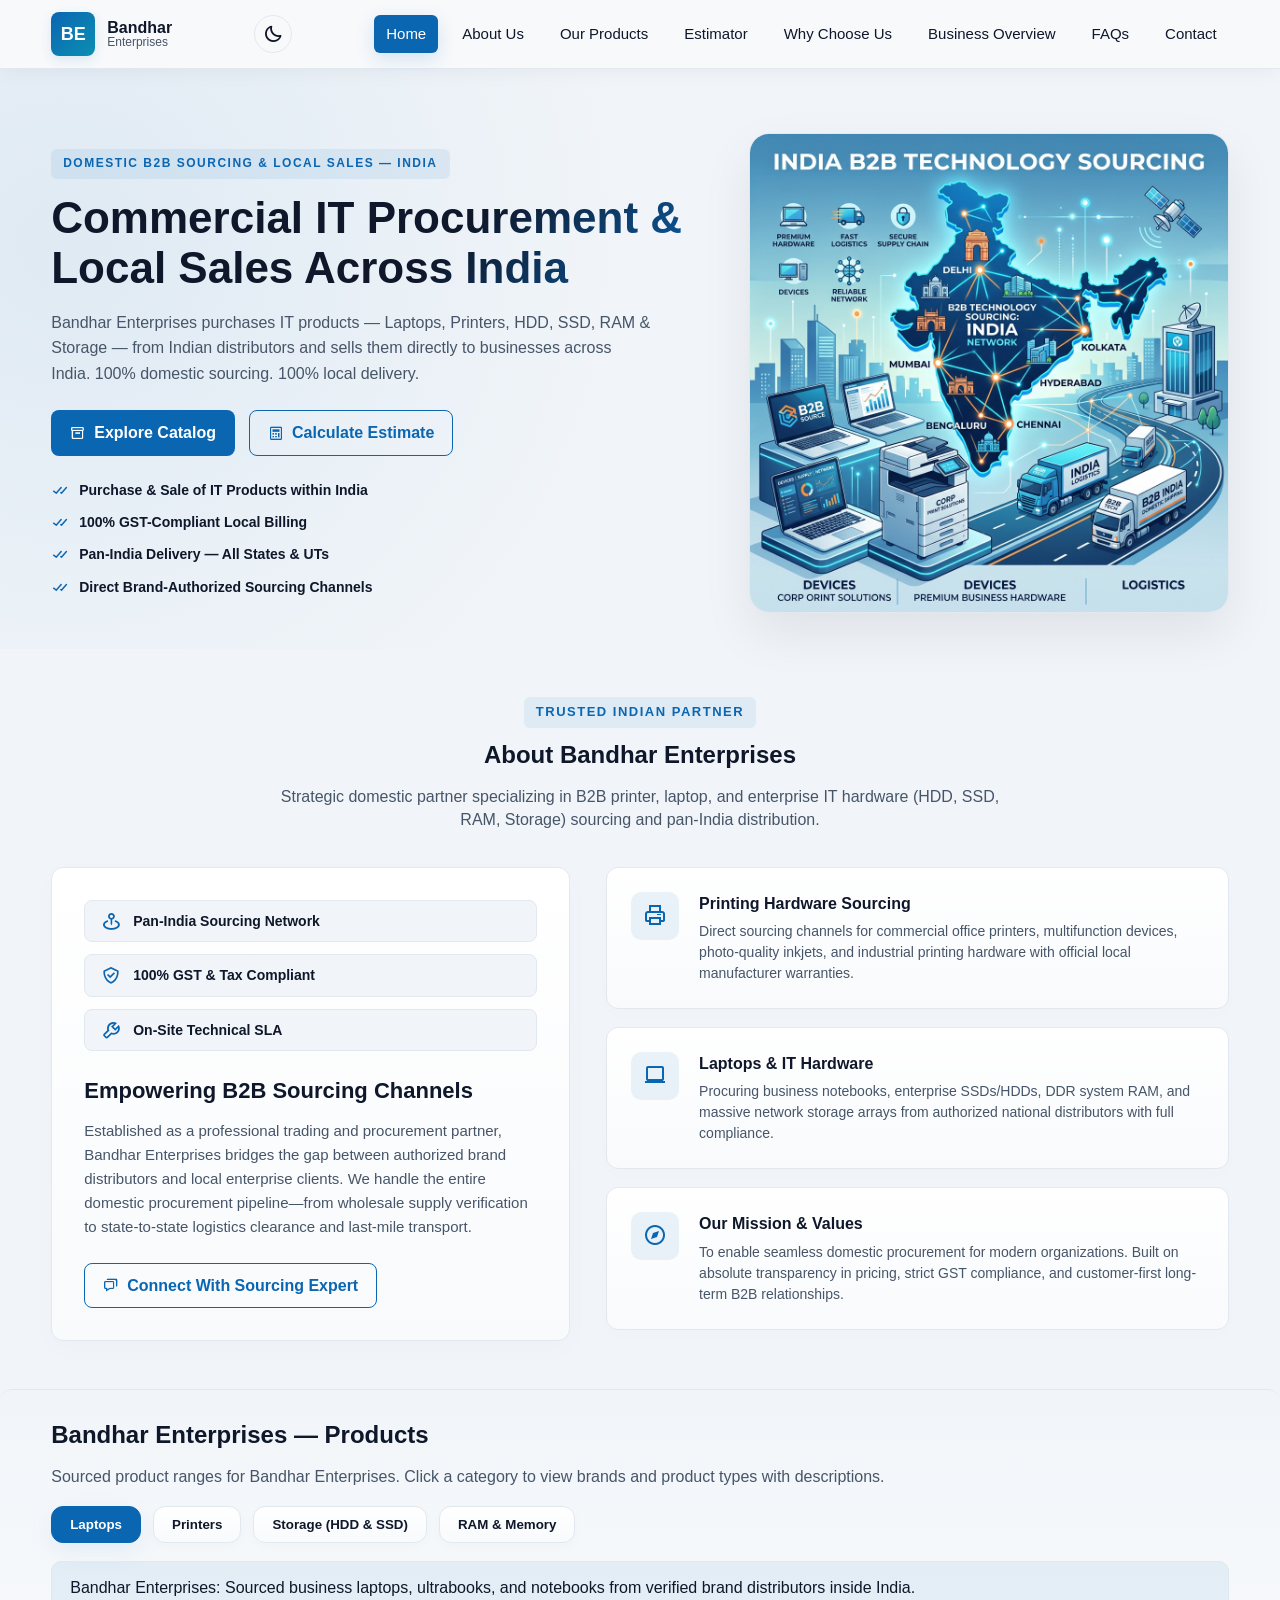
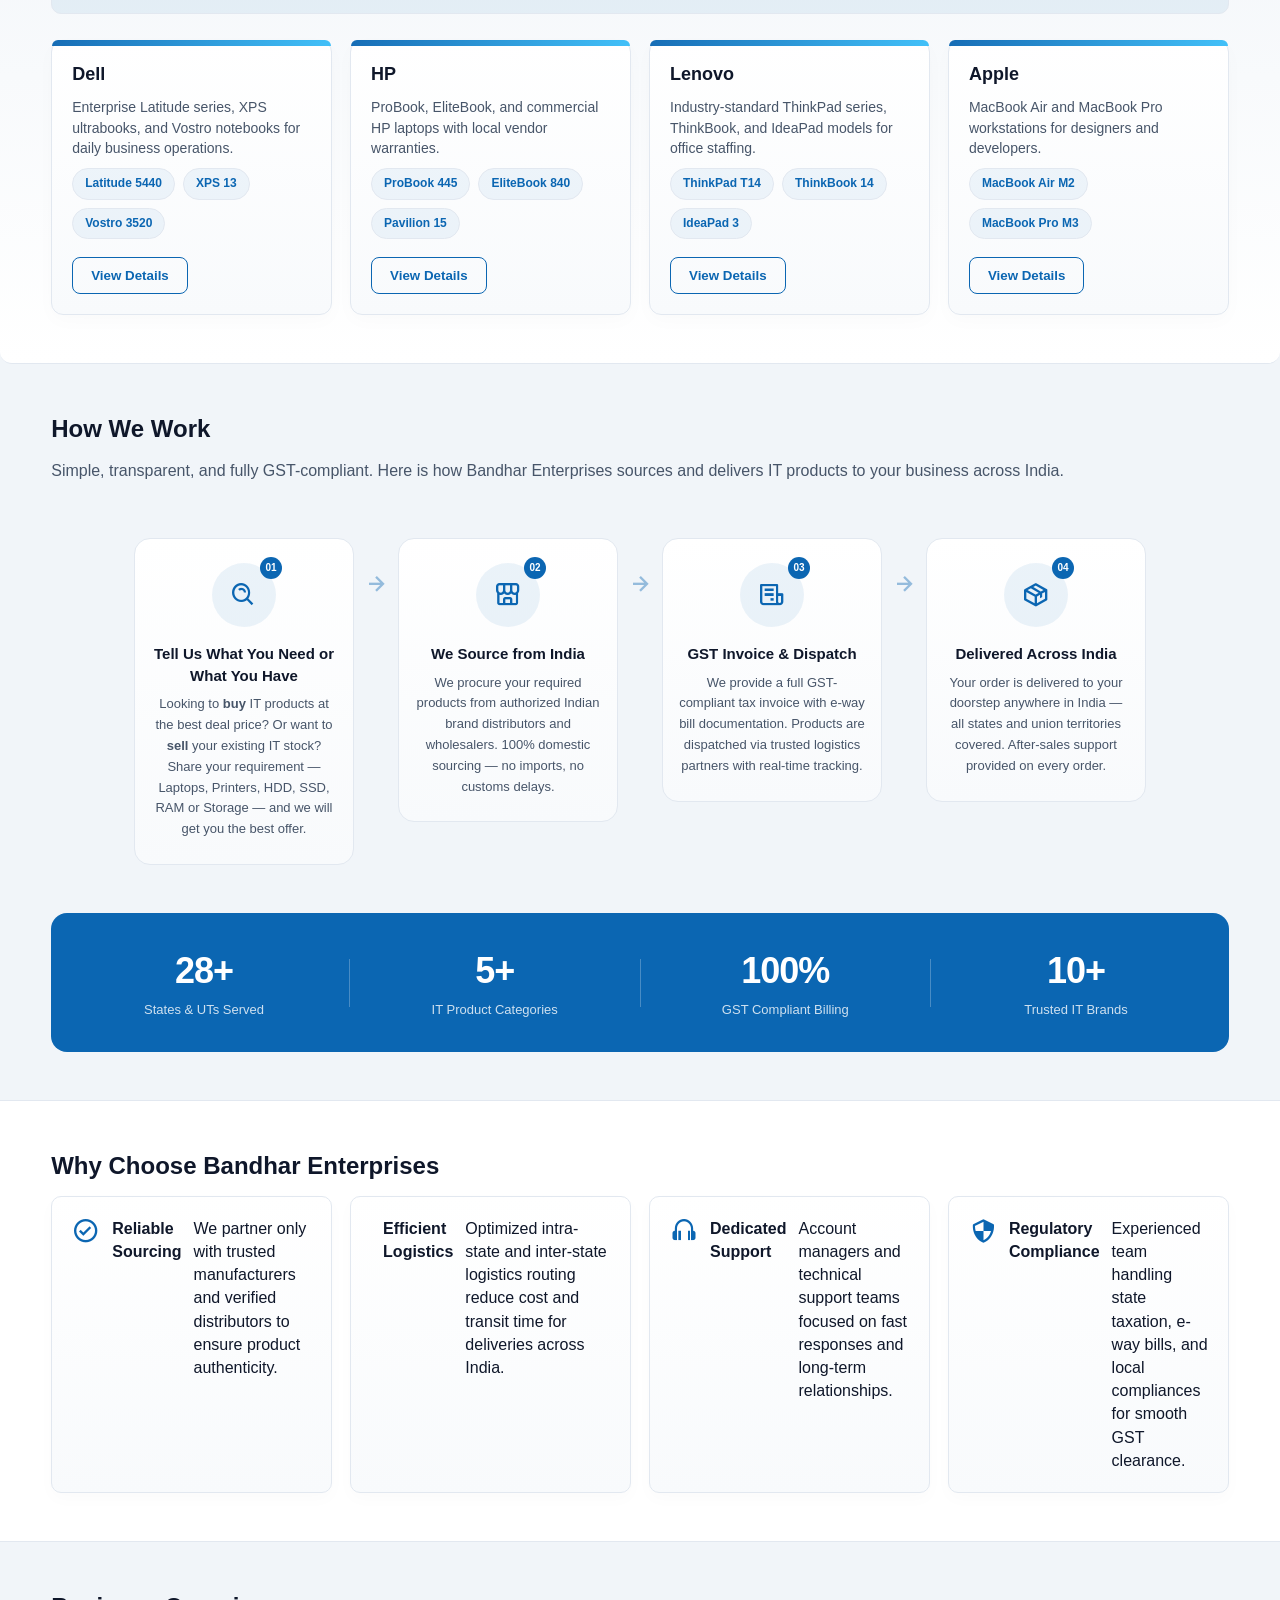
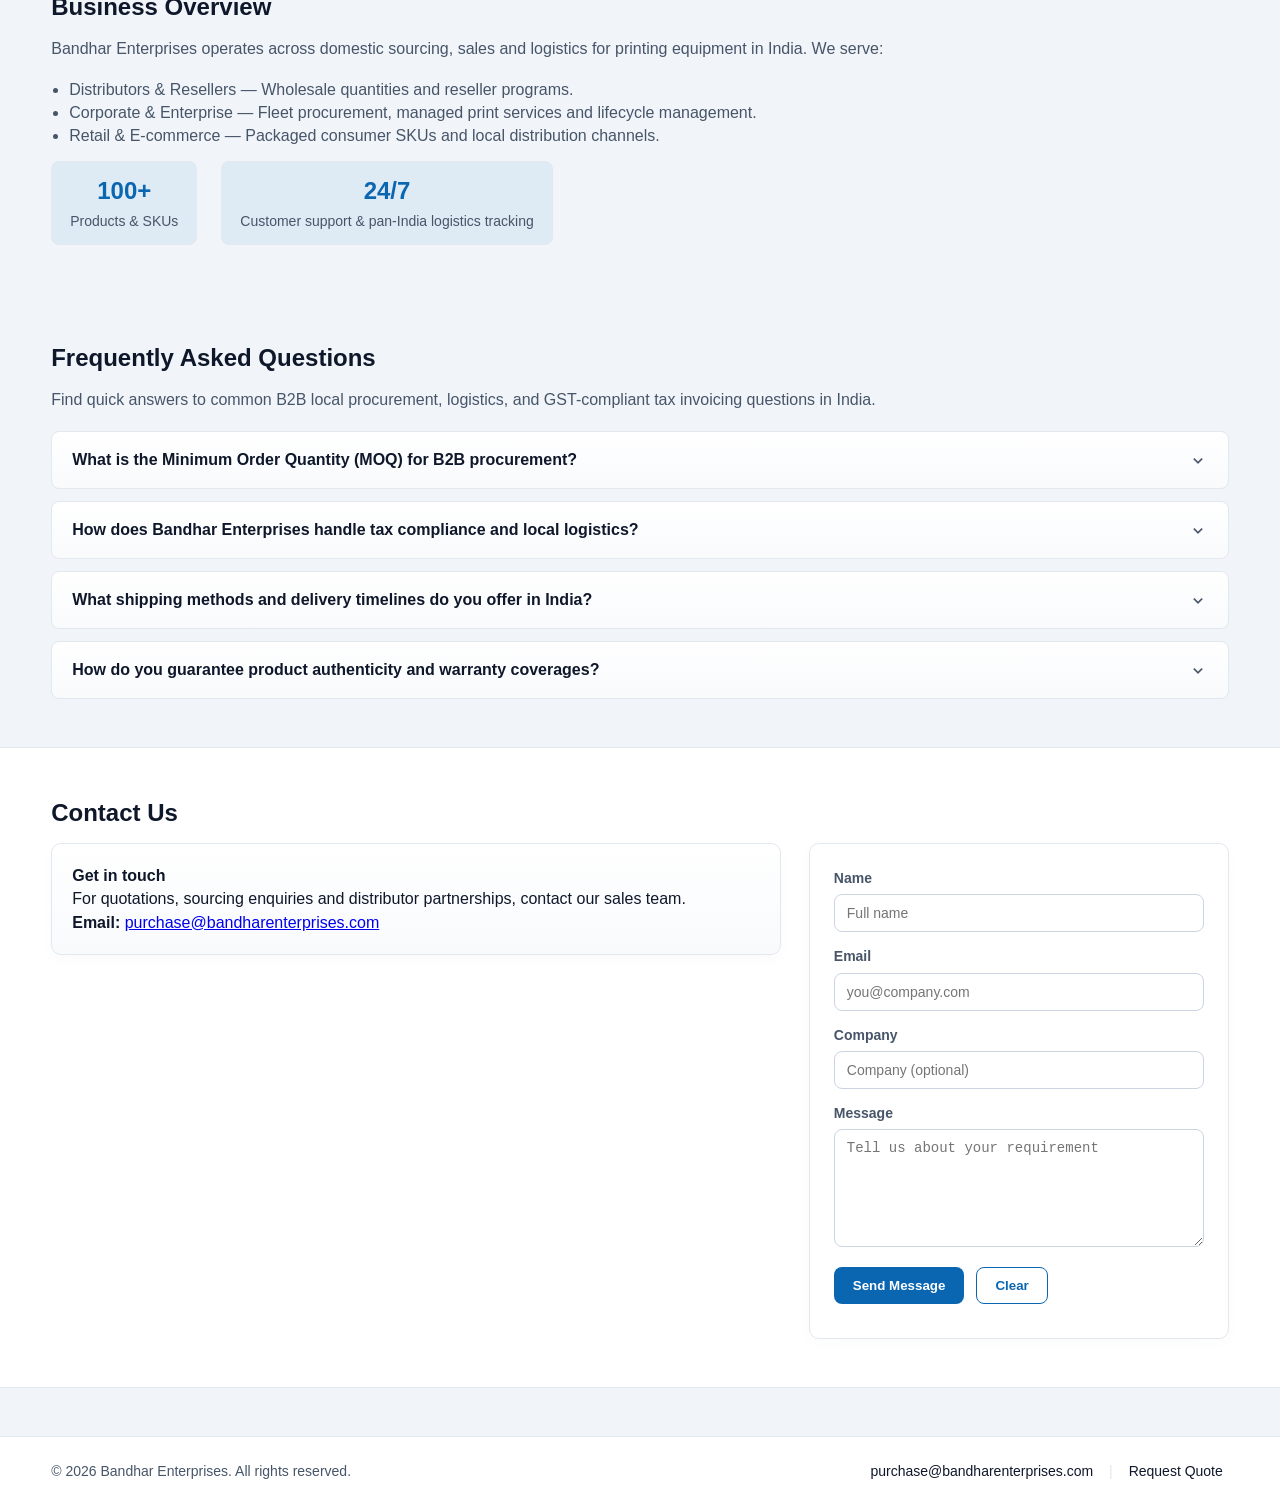
==== index.html @ 195ebc21 "Update Step 01: Reflect both buying and selling IT products" ====
<!DOCTYPE html>
<html lang="en">
<head>
  <meta charset="utf-8" />
  <meta name="viewport" content="width=device-width,initial-scale=1" />
  <title>Bandhar Enterprises — B2B Printer Sourcing & IT Hardware Procurement India</title>

  <!-- SEO Metadata -->
  <meta name="description" content="Bandhar Enterprises is your trusted partner for commercial printer sourcing, wholesale office printing solutions, business IT hardware procurement, GST tax compliance, and pan-India logistics." />
  <meta name="keywords" content="printer sourcing India, wholesale printers, B2B IT hardware India, commercial office printers, office laptops Pune, office printers Mumbai, local IT procurement, GST input tax credit, pan-India IT supply chain" />
  <meta name="robots" content="index, follow" />
  <meta name="author" content="Bandhar Enterprises" />

  <!-- Canonical URL -->
  <link rel="canonical" href="https://bandhar-enterprises.netlify.app/" />

  <!-- Sitemap reference -->
  <link rel="sitemap" type="application/xml" href="/sitemap.xml" />

  <!-- Geographic & Language targeting for India -->
  <meta name="geo.region" content="IN" />
  <meta name="geo.placename" content="India" />
  <meta name="language" content="English" />
  <meta name="revisit-after" content="7 days" />

  <!-- Google Search Console Verification -->
  <meta name="google-site-verification" content="google05a6a65c467ba237" />

  <!-- Open Graph / Facebook -->
  <meta property="og:type" content="website" />
  <meta property="og:url" content="https://bandharenterprises.com/" />
  <meta property="og:title" content="Bandhar Enterprises — B2B Printer Sourcing & IT Hardware Procurement India" />
  <meta property="og:description" content="Get high-quality commercial printers, laptops, and IT hardware sourced domestically in India with 100% GST-compliant billing, express logistics, and local warranty support." />
  <meta property="og:image" content="hero_india_local.png" />

  <!-- Twitter -->
  <meta property="twitter:card" content="summary_large_image" />
  <meta property="twitter:url" content="https://bandharenterprises.com/" />
  <meta property="twitter:title" content="Bandhar Enterprises — B2B Printer Sourcing & IT Hardware Procurement India" />
  <meta property="twitter:description" content="Get high-quality commercial printers, laptops, and IT hardware sourced domestically in India with 100% GST-compliant billing, express logistics, and local warranty support." />
  <meta property="twitter:image" content="hero_india_local.png" />

  <!-- Styles -->
  <link rel="stylesheet" href="style.css" />

  <!-- Icons -->
  <link href="https://unpkg.com/boxicons@2.1.4/css/boxicons.min.css" rel="stylesheet" />

  <!-- Schema.org B2B JSON-LD -->
  <script type="application/ld+json">
  {
    "@context": "https://schema.org",
    "@type": "Organization",
    "name": "Bandhar Enterprises",
    "alternateName": "Bandhar Enterprises Sourcing & Distribution",
    "url": "https://bandharenterprises.com",
    "logo": "https://bandharenterprises.com/hero_india_local.png",
    "description": "Bandhar Enterprises is a leading B2B sourcing partner in India, supplying verified commercial printers, office laptops, consumer electronics, and enterprise hardware.",
    "contactPoint": {
      "@type": "ContactPoint",
      "email": "purchase@bandharenterprises.com",
      "contactType": "sales",
      "areaServed": "IN",
      "availableLanguage": ["en", "hi"]
    }
  }
  </script>
</head>
<body>
  <!-- Header -->
  <header class="site-header">
    <div class="container header-inner">
      <a class="brand" href="#home">
        <div class="brand-logo" aria-hidden="true">BE</div>
        <div class="brand-text">
          <span class="company">Bandhar</span>
          <span class="line">Enterprises</span>
        </div>
      </a>

      <div class="header-controls">
        <button id="themeToggle" class="theme-toggle-btn" aria-label="Toggle light and dark theme">
          <i class='bx bx-moon' id="themeIcon"></i>
        </button>
        <button class="nav-toggle" id="navToggle" aria-label="Toggle navigation">
          <i class='bx bx-menu'></i>
        </button>
      </div>

      <nav class="nav" id="nav">
        <a href="#home" class="nav-link active">Home</a>
        <a href="#about" class="nav-link">About Us</a>
        <a href="#products-bandhar" class="nav-link">Our Products</a>
        <a href="#sourcing-estimator" class="nav-link">Estimator</a>
        <a href="#why" class="nav-link">Why Choose Us</a>
        <a href="#overview" class="nav-link">Business Overview</a>
        <a href="#faq" class="nav-link">FAQs</a>
        <a href="#contact" class="nav-link">Contact</a>
      </nav>
    </div>
  </header>

  <!-- Hero -->
  <section id="home" class="hero reveal-on-scroll">
    <div class="container hero-grid">
      <div class="hero-content">
        <span class="hero-tagline">Domestic B2B Sourcing & Local Sales — India</span>
        <h1>Commercial IT Procurement & Local Sales Across India</h1>
        <p class="subtitle">
          Bandhar Enterprises purchases IT products — Laptops, Printers, HDD, SSD, RAM & Storage — from Indian distributors and sells them directly to businesses across India. 100% domestic sourcing. 100% local delivery.
        </p>
        
        <div class="hero-ctas">
          <a class="btn btn-primary" href="#products-bandhar">
            <i class='bx bx-box'></i> Explore Catalog
          </a>
          <a class="btn btn-outline" href="#sourcing-estimator">
            <i class='bx bx-calculator'></i> Calculate Estimate
          </a>
        </div>

        <ul class="hero-features-list">
          <li><i class='bx bx-check-double'></i> <span>Purchase & Sale of IT Products within India</span></li>
          <li><i class='bx bx-check-double'></i> <span>100% GST-Compliant Local Billing</span></li>
          <li><i class='bx bx-check-double'></i> <span>Pan-India Delivery — All States & UTs</span></li>
          <li><i class='bx bx-check-double'></i> <span>Direct Brand-Authorized Sourcing Channels</span></li>
        </ul>
      </div>

      <div class="hero-visual" aria-hidden="true">
        <div class="hero-image-wrapper">
          <img src="hero_india_local.png" alt="Bandhar Enterprises Local India Printer Sourcing" class="hero-img" />
          <div class="hero-gradient-glow"></div>
        </div>
      </div>
    </div>
  </section>

  <!-- About -->
  <section id="about" class="section reveal-on-scroll">
    <div class="container">
      <div class="about-section-header">
        <span class="section-tagline">Trusted Indian Partner</span>
        <h2 class="section-title">About Bandhar Enterprises</h2>
        <p class="lead">
          Strategic domestic partner specializing in B2B printer, laptop, and enterprise IT hardware (HDD, SSD, RAM, Storage) sourcing and pan-India distribution.
        </p>
      </div>

      <div class="about-flex-layout">
        <!-- Left Column: Interactive Brand Sourcing Card -->
        <div class="about-brand-card">
          <div class="brand-badge-list">
            <div class="brand-badge">
              <i class='bx bx-map-pin'></i>
              <span>Pan-India Sourcing Network</span>
            </div>
            <div class="brand-badge">
              <i class='bx bx-check-shield'></i>
              <span>100% GST & Tax Compliant</span>
            </div>
            <div class="brand-badge">
              <i class='bx bx-wrench'></i>
              <span>On-Site Technical SLA</span>
            </div>
          </div>
          <h3>Empowering B2B Sourcing Channels</h3>
          <p>
            Established as a professional trading and procurement partner, Bandhar Enterprises bridges the gap between authorized brand distributors and local enterprise clients. We handle the entire domestic procurement pipeline—from wholesale supply verification to state-to-state logistics clearance and last-mile transport.
          </p>
          <div class="about-cta-subtext">
            <a href="#contact" class="btn btn-outline"><i class='bx bx-chat'></i> Connect With Sourcing Expert</a>
          </div>
        </div>

        <!-- Right Column: Interactive Feature Blocks -->
        <div class="about-features-container">
          <div class="about-feature-box">
            <div class="about-feature-icon">
              <i class='bx bx-printer'></i>
            </div>
            <div class="about-feature-content">
              <h4>Printing Hardware Sourcing</h4>
              <p>Direct sourcing channels for commercial office printers, multifunction devices, photo-quality inkjets, and industrial printing hardware with official local manufacturer warranties.</p>
            </div>
          </div>

          <div class="about-feature-box">
            <div class="about-feature-icon">
              <i class='bx bx-laptop'></i>
            </div>
            <div class="about-feature-content">
              <h4>Laptops & IT Hardware</h4>
              <p>Procuring business notebooks, enterprise SSDs/HDDs, DDR system RAM, and massive network storage arrays from authorized national distributors with full compliance.</p>
            </div>
          </div>

          <div class="about-feature-box">
            <div class="about-feature-icon">
              <i class='bx bx-compass'></i>
            </div>
            <div class="about-feature-content">
              <h4>Our Mission & Values</h4>
              <p>To enable seamless domestic procurement for modern organizations. Built on absolute transparency in pricing, strict GST compliance, and customer-first long-term B2B relationships.</p>
            </div>
          </div>
        </div>
      </div>
    </div>
  </section>

  <!-- Products — Bandhar Enterprises -->
  <section id="products-bandhar" class="section section-alt products-creative bandhar-creative">
    <div class="container">
      <h2 class="section-title">Bandhar Enterprises — Products</h2>
      <p class="lead">Sourced product ranges for Bandhar Enterprises. Click a category to view brands and product types with descriptions.</p>

      <div class="product-tabs-bandhar" role="tablist" aria-label="Bandhar product categories">
        <button class="tab-bandhar active" data-category="laptops" role="tab" aria-selected="true">Laptops</button>
        <button class="tab-bandhar" data-category="printers" role="tab" aria-selected="false">Printers</button>
        <button class="tab-bandhar" data-category="storage" role="tab" aria-selected="false">Storage (HDD & SSD)</button>
        <button class="tab-bandhar" data-category="memory" role="tab" aria-selected="false">RAM & Memory</button>
      </div>

      <div id="productContentBandhar" class="product-content">
        <!-- JS will render Bandhar category details here -->
      </div>
    </div>

    <!-- Modal for Bandhar details -->
    <div id="productModalBandhar" class="product-modal" aria-hidden="true">
      <div class="modal-backdrop" id="modalBackdropBandhar"></div>
      <div class="modal-panel" role="dialog" aria-modal="true" aria-labelledby="modalTitleBandhar">
        <button class="modal-close" id="modalCloseBandhar" aria-label="Close">&times;</button>
        <h3 id="modalTitleBandhar"></h3>
        <p id="modalDescBandhar"></p>
        <div id="modalTypesBandhar" class="modal-types"></div>
      </div>
    </div>
  </section>

  <!-- How We Work -->
  <section id="how-we-work" class="section reveal-on-scroll">
    <div class="container">
      <h2 class="section-title">How We Work</h2>
      <p class="lead">Simple, transparent, and fully GST-compliant. Here is how Bandhar Enterprises sources and delivers IT products to your business across India.</p>

      <div class="process-steps">

        <div class="process-step">
          <div class="process-icon">
            <i class='bx bx-search-alt'></i>
            <span class="step-number">01</span>
          </div>
          <h3>Tell Us What You Need or What You Have</h3>
          <p>Looking to <strong>buy</strong> IT products at the best deal price? Or want to <strong>sell</strong> your existing IT stock? Share your requirement — Laptops, Printers, HDD, SSD, RAM or Storage — and we will get you the best offer.</p>
        </div>

        <div class="process-connector"><i class='bx bx-right-arrow-alt'></i></div>

        <div class="process-step">
          <div class="process-icon">
            <i class='bx bx-store-alt'></i>
            <span class="step-number">02</span>
          </div>
          <h3>We Source from India</h3>
          <p>We procure your required products from authorized Indian brand distributors and wholesalers. 100% domestic sourcing — no imports, no customs delays.</p>
        </div>

        <div class="process-connector"><i class='bx bx-right-arrow-alt'></i></div>

        <div class="process-step">
          <div class="process-icon">
            <i class='bx bx-receipt'></i>
            <span class="step-number">03</span>
          </div>
          <h3>GST Invoice & Dispatch</h3>
          <p>We provide a full GST-compliant tax invoice with e-way bill documentation. Products are dispatched via trusted logistics partners with real-time tracking.</p>
        </div>

        <div class="process-connector"><i class='bx bx-right-arrow-alt'></i></div>

        <div class="process-step">
          <div class="process-icon">
            <i class='bx bx-package'></i>
            <span class="step-number">04</span>
          </div>
          <h3>Delivered Across India</h3>
          <p>Your order is delivered to your doorstep anywhere in India — all states and union territories covered. After-sales support provided on every order.</p>
        </div>

      </div>

      <!-- Stats Bar -->
      <div class="stats-bar">
        <div class="stat-item">
          <span class="stat-number">28+</span>
          <span class="stat-label">States & UTs Served</span>
        </div>
        <div class="stat-divider"></div>
        <div class="stat-item">
          <span class="stat-number">5+</span>
          <span class="stat-label">IT Product Categories</span>
        </div>
        <div class="stat-divider"></div>
        <div class="stat-item">
          <span class="stat-number">100%</span>
          <span class="stat-label">GST Compliant Billing</span>
        </div>
        <div class="stat-divider"></div>
        <div class="stat-item">
          <span class="stat-number">10+</span>
          <span class="stat-label">Trusted IT Brands</span>
        </div>
      </div>

    </div>
  </section>

  <!-- Why Choose Us -->
  <section id="why" class="section section-alt">
    <div class="container">
      <h2 class="section-title">Why Choose Bandhar Enterprises</h2>
      <div class="grid why-grid">
        <div class="why-item">
          <i class='bx bx-check-circle'></i>
          <h4>Reliable Sourcing</h4>
          <p>We partner only with trusted manufacturers and verified distributors to ensure product authenticity.</p>
        </div>
        <div class="why-item">
          <i class='bx bx-truck'></i>
          <h4>Efficient Logistics</h4>
          <p>Optimized intra-state and inter-state logistics routing reduce cost and transit time for deliveries across India.</p>
        </div>
        <div class="why-item">
          <i class='bx bx-headphone'></i>
          <h4>Dedicated Support</h4>
          <p>Account managers and technical support teams focused on fast responses and long-term relationships.</p>
        </div>
        <div class="why-item">
          <i class='bx bx-shield-quarter'></i>
          <h4>Regulatory Compliance</h4>
          <p>Experienced team handling state taxation, e-way bills, and local compliances for smooth GST clearance.</p>
        </div>
      </div>
    </div>
  </section>

  <!-- Business Overview -->
  <section id="overview" class="section">
    <div class="container">
      <h2 class="section-title">Business Overview</h2>
      <p class="lead">Bandhar Enterprises operates across domestic sourcing, sales and logistics for printing equipment in India. We serve:</p>

      <ul class="overview-list">
        <li>Distributors & Resellers — Wholesale quantities and reseller programs.</li>
        <li>Corporate & Enterprise — Fleet procurement, managed print services and lifecycle management.</li>
        <li>Retail & E-commerce — Packaged consumer SKUs and local distribution channels.</li>
      </ul>

      <div class="overview-stats">
        <div>
          <strong>100+</strong>
          <span>Products & SKUs</span>
        </div>
        <div>
          <strong>24/7</strong>
          <span>Customer support & pan-India logistics tracking</span>
        </div>
      </div>
    </div>
  </section>

  <!-- FAQ Section -->
  <section id="faq" class="section reveal-on-scroll">
    <div class="container">
      <h2 class="section-title">Frequently Asked Questions</h2>
      <p class="lead">Find quick answers to common B2B local procurement, logistics, and GST-compliant tax invoicing questions in India.</p>
      
      <div class="faq-accordion">
        <div class="faq-item">
          <button class="faq-question" aria-expanded="false">
            <span>What is the Minimum Order Quantity (MOQ) for B2B procurement?</span>
            <i class='bx bx-chevron-down'></i>
          </button>
          <div class="faq-answer">
            <div class="faq-answer-content">
              <p>Our Minimum Order Quantity (MOQ) depends on the product category. For commercial printers, the MOQ starts at 5 units. For laptops and high-performance workstations, it starts at 10 units. For smartphones and accessories, it starts at 50 units. We offer special wholesale pricing tiers for larger bulk shipments.</p>
            </div>
          </div>
        </div>

        <div class="faq-item">
          <button class="faq-question" aria-expanded="false">
            <span>How does Bandhar Enterprises handle tax compliance and local logistics?</span>
            <i class='bx bx-chevron-down'></i>
          </button>
          <div class="faq-answer">
            <div class="faq-answer-content">
              <p>We manage all local state tax compliance, state-to-state e-way bills, and transit declarations. All billing invoices are 100% GST-compliant, allowing your business to claim seamless Input Tax Credit (ITC) for your IT infrastructure expenditure.</p>
            </div>
          </div>
        </div>

        <div class="faq-item">
          <button class="faq-question" aria-expanded="false">
            <span>What shipping methods and delivery timelines do you offer in India?</span>
            <i class='bx bx-chevron-down'></i>
          </button>
          <div class="faq-answer">
            <div class="faq-answer-content">
              <p>We offer two domestic options: Air Express and Surface Logistics. Air Express is recommended for urgent hardware needs, delivering within 1 to 3 business days to major metros. Surface Logistics (via road/rail) is optimized for large-scale corporate print setups, taking 5 to 7 business days.</p>
            </div>
          </div>
        </div>

        <div class="faq-item">
          <button class="faq-question" aria-expanded="false">
            <span>How do you guarantee product authenticity and warranty coverages?</span>
            <i class='bx bx-chevron-down'></i>
          </button>
          <div class="faq-answer">
            <div class="faq-answer-content">
              <p>We partner exclusively with brand-authorized national distributors and manufacturers in India. All hardware comes with official local manufacturer warranty coverages, eligible for direct support and diagnostics at authorized service centers across India.</p>
            </div>
          </div>
        </div>
      </div>
    </div>
  </section>

  <!-- Contact -->
  <section id="contact" class="section section-alt">
    <div class="container">
      <h2 class="section-title">Contact Us</h2>
      <div class="grid contact-grid">
        <div class="contact-card">
          <h4>Get in touch</h4>
          <p>For quotations, sourcing enquiries and distributor partnerships, contact our sales team.</p>
          <p><strong>Email:</strong> <a href="mailto:purchase@bandharenterprises.com">purchase@bandharenterprises.com</a><br/>
          <!-- <p><strong>Head Office:</strong> Pune, India</p> -->
        </div>

        <form id="contactForm" class="contact-form" novalidate>
          <label>
            <span>Name</span>
            <input type="text" id="name" name="name" placeholder="Full name" required />
          </label>

          <label>
            <span>Email</span>
            <input type="email" id="email" name="email" placeholder="you@company.com" required />
          </label>

          <label>
            <span>Company</span>
            <input type="text" id="company" name="company" placeholder="Company (optional)" />
          </label>

          <label>
            <span>Message</span>
            <textarea id="message" name="message" rows="6" placeholder="Tell us about your requirement" required></textarea>
          </label>

          <div class="form-actions">
            <button type="submit" class="btn btn-primary">Send Message</button>
            <button type="button" id="clearBtn" class="btn btn-outline">Clear</button>
          </div>

          <p id="formStatus" class="form-status" role="status" aria-live="polite"></p>
        </form>
      </div>
    </div>
  </section>

  <!-- Footer -->
  <footer class="site-footer">
    <div class="container footer-inner">
      <div class="footer-left">
        <p>&copy; <span id="year"></span> Bandhar Enterprises. All rights reserved.</p>
      </div>
      <div class="footer-right">
        <a href="mailto:purchase@bandharenterprises.com" class="footer-link">purchase@bandharenterprises.com</a>
        <span class="pipe">|</span>
        <a href="#contact" class="footer-link">Request Quote</a>
      </div>
    </div>
  </footer>

  <!-- Scroll to Top Button -->
  <button id="scrollToTop" class="scroll-to-top" aria-label="Scroll to top">
    <i class='bx bx-chevron-up'></i>
  </button>

  <!-- Scripts -->
  <script src="script.js"></script>
</body>
</html>
---- style.css ----
/* Bandhar Enterprises — styles.css
   Modern, B2B-optimized design with full responsive layout and Light/Dark themes
*/

:root {
  /* Light Theme Variables */
  --bg-body: #f1f5f9;
  --bg-header: rgba(248, 250, 252, 0.85);
  --bg-section-alt: #ffffff;
  --text-main: #0f172a;
  --text-muted: #475569;
  --border-color: #e2e8f0;
  --card-bg: linear-gradient(180deg, #ffffff, #f8fafc);
  --card-border: #e2e8f0;
  --accent-color: #0b66b2;
  --accent-hover: #085392;
  --accent-bg-soft: rgba(11, 102, 178, 0.08);
  --accent-text: #0b66b2;
  --header-shadow: 0 4px 20px -2px rgba(0, 0, 0, 0.05);
  --chip-bg: rgba(11, 102, 178, 0.06);
  --chip-text: #0b66b2;
  --input-bg: #ffffff;
  --input-border: #cbd5e1;
  --text-inverse: #ffffff;
}

[data-theme="dark"] {
  /* Dark Theme Variables */
  --bg-body: #090d16;
  --bg-header: rgba(15, 23, 42, 0.85);
  --bg-section-alt: #0f172a;
  --text-main: #f1f5f9;
  --text-muted: #94a3b8;
  --border-color: #1e293b;
  --card-bg: linear-gradient(180deg, #0f172a, #151f32);
  --card-border: #1e293b;
  --accent-color: #38bdf8;
  --accent-hover: #0ea5e9;
  --accent-bg-soft: rgba(56, 189, 248, 0.12);
  --accent-text: #38bdf8;
  --header-shadow: 0 4px 30px rgba(0, 0, 0, 0.25);
  --chip-bg: rgba(56, 189, 248, 0.08);
  --chip-text: #38bdf8;
  --input-bg: #1e293b;
  --input-border: #334155;
  --text-inverse: #0f172a;
}

/* Basic reset */
* { box-sizing: border-box; margin: 0; padding: 0; }
html, body { height: 100%; scroll-behavior: smooth; }
body {
  font-family: Inter, "Segoe UI", Roboto, "Helvetica Neue", Arial, sans-serif;
  color: var(--text-main);
  background: var(--bg-body);
  -webkit-font-smoothing: antialiased;
  -moz-osx-font-smoothing: grayscale;
  line-height: 1.45;
  font-size: 16px;
  transition: background-color 0.3s ease, color 0.3s ease;
}

/* Utility container */
.container { width: 92%; max-width: 1200px; margin: 0 auto; }

/* Header */
.site-header {
  position: sticky;
  top: 0;
  background: var(--bg-header);
  border-bottom: 1px solid var(--border-color);
  backdrop-filter: blur(10px);
  -webkit-backdrop-filter: blur(10px);
  box-shadow: var(--header-shadow);
  z-index: 1000;
  transition: background-color 0.3s ease, border-color 0.3s ease, box-shadow 0.3s ease;
}
.header-inner {
  display: flex;
  align-items: center;
  justify-content: space-between;
  gap: 1rem;
  padding: 12px 0;
}

/* Brand */
.brand { display: flex; align-items: center; gap: 12px; text-decoration: none; color: var(--text-main); transition: color 0.3s ease; }
.brand-logo {
  width: 44px; height: 44px; border-radius: 8px;
  background: linear-gradient(135deg, #0b66b2 0%, #0b8fb2 100%);
  color: white; display: flex; align-items: center; justify-content: center;
  font-weight: 700; font-size: 18px;
  box-shadow: 0 4px 12px rgba(11, 103, 178, 0.12);
}
.brand-text { line-height: 1; }
.brand-text .company { display: block; font-weight: 700; font-size: 16px; }
.brand-text .line { display: block; font-size: 12px; color: var(--text-muted); transition: color 0.3s ease; }

/* Header Controls & Theme Toggle */
.header-controls {
  display: flex;
  align-items: center;
  gap: 10px;
}
.theme-toggle-btn {
  background: transparent;
  border: 1px solid var(--border-color);
  color: var(--text-main);
  font-size: 20px;
  width: 38px;
  height: 38px;
  border-radius: 50%;
  cursor: pointer;
  display: flex;
  align-items: center;
  justify-content: center;
  transition: background-color 0.2s, border-color 0.2s, color 0.2s, transform 0.2s;
}
.theme-toggle-btn:hover {
  background: var(--accent-bg-soft);
  border-color: var(--accent-color);
  color: var(--accent-text);
  transform: scale(1.05);
}

/* Navigation */
.nav { display: flex; gap: 12px; align-items: center; }
.nav-link { color: var(--text-main); text-decoration: none; padding: 8px 12px; font-size: 15px; border-radius: 6px; transition: background-color 0.2s, color 0.2s; }
.nav-link:hover { background: var(--accent-bg-soft); color: var(--accent-text); }
.nav-link.active { background: var(--accent-color); color: var(--text-inverse); box-shadow: 0 6px 18px rgba(11, 102, 178, 0.15); }

/* Mobile toggle */
.nav-toggle { display: none; background: transparent; border: 0; font-size: 22px; color: var(--text-main); cursor: pointer; }

/* Hero */
.hero {
  padding: 64px 0 36px;
  background: radial-gradient(circle at 5% 30%, var(--accent-bg-soft) 0%, transparent 45%);
}
.hero-grid { display: grid; grid-template-columns: 1.15fr 0.85fr; gap: 48px; align-items: center; }
.hero-tagline {
  display: inline-block;
  font-size: 12px;
  font-weight: 800;
  text-transform: uppercase;
  color: var(--accent-text);
  letter-spacing: 1.5px;
  background: var(--accent-bg-soft);
  padding: 6px 12px;
  border-radius: 6px;
  margin-bottom: 14px;
}
.hero-content h1 {
  font-size: 44px;
  color: var(--text-main);
  margin-bottom: 16px;
  font-weight: 900;
  line-height: 1.15;
  background: linear-gradient(135deg, var(--text-main) 60%, var(--accent-color));
  -webkit-background-clip: text;
  -webkit-text-fill-color: transparent;
}
.hero .subtitle { color: var(--text-muted); margin-bottom: 24px; font-size: 16px; max-width: 600px; line-height: 1.6; transition: color 0.3s ease; }
.hero-ctas { display: flex; gap: 14px; margin-bottom: 24px; }
.btn {
  display: inline-flex; align-items: center; justify-content: center; gap: 8px;
  padding: 10px 18px; font-weight: 600; border-radius: 8px;
  text-decoration: none; cursor: pointer; border: 1px solid transparent;
  transition: all 0.2s ease;
}
.btn-primary { background: var(--accent-color); color: var(--text-inverse); border-color: rgba(11, 102, 178, 0.15); }
.btn-primary:hover { transform: translateY(-2px); background: var(--accent-hover); box-shadow: 0 8px 20px var(--accent-bg-soft); }
.btn-outline { background: transparent; color: var(--accent-text); border-color: var(--accent-color); }
.btn-outline:hover { background: var(--accent-bg-soft); }

.hero-features-list {
  list-style: none;
  display: flex;
  flex-direction: column;
  gap: 12px;
}
.hero-features-list li {
  display: flex;
  align-items: center;
  gap: 10px;
  font-size: 14px;
  font-weight: 700;
  color: var(--text-main);
}
.hero-features-list li i {
  color: var(--accent-text);
  font-size: 18px;
}

/* Hero visual */
.hero-visual {
  position: relative;
}
.hero-image-wrapper {
  position: relative;
  width: 100%;
  max-width: 480px;
  border-radius: 20px;
  overflow: hidden;
  box-shadow: 0 20px 50px rgba(0, 0, 0, 0.08);
  border: 1px solid var(--border-color);
  background: var(--bg-section-alt);
  transition: all 0.3s ease;
}
.hero-image-wrapper:hover {
  transform: translateY(-6px) scale(1.01);
  box-shadow: 0 30px 60px rgba(0, 0, 0, 0.12);
}
.hero-img { width: 100%; height: auto; object-fit: cover; display: block; filter: brightness(1.0); transition: filter 0.3s ease; }
[data-theme="dark"] .hero-img { filter: brightness(0.9); }
.hero-gradient-glow {
  position: absolute;
  inset: 0;
  background: linear-gradient(180deg, transparent 70%, rgba(11, 102, 178, 0.05));
  pointer-events: none;
}

/* Sections */
.section { padding: 48px 0; }
.section-alt { background: var(--bg-section-alt); border-top: 1px solid var(--border-color); border-bottom: 1px solid var(--border-color); transition: background-color 0.3s, border-color 0.3s; }
.section-title { font-size: 24px; color: var(--text-main); margin-bottom: 12px; font-weight: 800; position: relative; }
.lead { color: var(--text-muted); margin-bottom: 18px; transition: color 0.3s ease; }

/* Grids */
.grid { display: grid; gap: 18px; }
/* About Section Rebuild Styles */
.about-section-header {
  text-align: center;
  max-width: 720px;
  margin: 0 auto 36px;
}
.section-tagline {
  display: inline-block;
  font-size: 13px;
  font-weight: 800;
  text-transform: uppercase;
  color: var(--accent-text);
  letter-spacing: 1.5px;
  background: var(--accent-bg-soft);
  padding: 6px 12px;
  border-radius: 6px;
  margin-bottom: 10px;
}
.about-flex-layout {
  display: grid;
  grid-template-columns: 1fr 1.2fr;
  gap: 36px;
  align-items: stretch;
}
.about-brand-card {
  background: var(--card-bg);
  border: 1px solid var(--card-border);
  border-radius: 12px;
  padding: 32px;
  display: flex;
  flex-direction: column;
  justify-content: space-between;
  box-shadow: 0 8px 30px rgba(0, 0, 0, 0.02);
  transition: all 0.3s ease;
}
.about-brand-card:hover {
  transform: translateY(-4px);
  box-shadow: 0 15px 40px rgba(0, 0, 0, 0.05);
  border-color: var(--accent-color);
}
.brand-badge-list {
  display: flex;
  flex-direction: column;
  gap: 12px;
  margin-bottom: 24px;
}
.brand-badge {
  display: flex;
  align-items: center;
  gap: 12px;
  background: var(--bg-body);
  border: 1px solid var(--border-color);
  padding: 10px 16px;
  border-radius: 8px;
  transition: background-color 0.3s, border-color 0.3s;
}
.brand-badge i {
  font-size: 20px;
  color: var(--accent-text);
}
.brand-badge span {
  font-size: 14px;
  font-weight: 700;
  color: var(--text-main);
}
.about-brand-card h3 {
  font-size: 22px;
  font-weight: 800;
  margin-bottom: 12px;
  color: var(--text-main);
}
.about-brand-card p {
  font-size: 15px;
  color: var(--text-muted);
  line-height: 1.6;
  margin-bottom: 24px;
}
.about-cta-subtext .btn {
  font-weight: 700;
}
.about-features-container {
  display: flex;
  flex-direction: column;
  gap: 18px;
}
.about-feature-box {
  display: flex;
  gap: 20px;
  background: var(--card-bg);
  border: 1px solid var(--card-border);
  border-radius: 12px;
  padding: 24px;
  box-shadow: 0 6px 20px rgba(0, 0, 0, 0.01);
  transition: all 0.3s ease;
}
.about-feature-box:hover {
  transform: translateX(4px);
  box-shadow: 0 10px 25px rgba(0, 0, 0, 0.04);
  border-color: var(--accent-color);
}
.about-feature-icon {
  width: 48px;
  height: 48px;
  border-radius: 10px;
  background: var(--accent-bg-soft);
  color: var(--accent-text);
  display: flex;
  align-items: center;
  justify-content: center;
  font-size: 24px;
  flex-shrink: 0;
  transition: background-color 0.3s, color 0.3s;
}
.about-feature-content h4 {
  font-size: 16px;
  font-weight: 800;
  color: var(--text-main);
  margin-bottom: 6px;
}
.about-feature-content p {
  font-size: 14px;
  color: var(--text-muted);
  line-height: 1.5;
}
.products-grid { grid-template-columns: repeat(auto-fit, minmax(230px, 1fr)); }
.services-grid { grid-template-columns: repeat(auto-fit, minmax(260px, 1fr)); }
.why-grid { grid-template-columns: repeat(auto-fit, minmax(220px, 1fr)); }
.contact-grid { grid-template-columns: 1fr 420px; align-items: flex-start; gap: 28px; }

/* Cards & items */
.product-card, .service, .why-item, .contact-card {
  background: var(--card-bg);
  border: 1px solid var(--card-border);
  padding: 20px;
  border-radius: 10px;
  box-shadow: 0 6px 18px rgba(0, 0, 0, 0.02);
  transition: background-color 0.3s ease, border-color 0.3s ease, transform 0.22s ease, box-shadow 0.22s ease;
}
.product-card:hover, .service:hover, .why-item:hover, .contact-card:hover {
  transform: translateY(-4px);
  box-shadow: 0 12px 30px rgba(0, 0, 0, 0.06);
}
.product-icon { font-size: 28px; color: var(--accent-text); margin-bottom: 8px; transition: color 0.3s ease; }

/* Why items */
.why-item { display: flex; gap: 12px; align-items: flex-start; }
.why-item i { font-size: 28px; color: var(--accent-text); transition: color 0.3s ease; }

/* Overview */
.overview-list { margin: 18px 0 12px 18px; color: var(--text-muted); transition: color 0.3s; }
.overview-stats { display: flex; gap: 24px; margin-top: 14px; }
.overview-stats > div {
  background: var(--accent-bg-soft);
  border: 1px solid var(--border-color);
  padding: 12px 18px;
  border-radius: 8px;
  text-align: center;
  transition: all 0.3s ease;
}
.overview-stats strong { display: block; font-size: 24px; color: var(--accent-text); transition: color 0.3s ease; }
.overview-stats span { font-size: 14px; color: var(--text-muted); }

/* Contact form */
.contact-card p, .contact-card h4 { color: var(--text-main); }
.contact-form {
  background: var(--bg-section-alt);
  border: 1px solid var(--border-color);
  padding: 24px;
  border-radius: 10px;
  box-shadow: 0 4px 20px rgba(0, 0, 0, 0.02);
  transition: background-color 0.3s ease, border-color 0.3s ease;
}
.contact-form label { display: block; margin-bottom: 14px; font-size: 14px; color: var(--text-muted); transition: color 0.3s ease; }
.contact-form label span { display: block; margin-bottom: 6px; font-weight: 600; }
.contact-form input[type="text"],
.contact-form input[type="email"],
.contact-form textarea {
  width: 100%;
  padding: 10px 12px;
  border-radius: 8px;
  border: 1px solid var(--input-border);
  background: var(--input-bg);
  font-size: 14px;
  color: var(--text-main);
  transition: all 0.25s ease;
}
.contact-form input[type="text"]:focus,
.contact-form input[type="email"]:focus,
.contact-form textarea:focus {
  outline: none;
  border-color: var(--accent-color);
  box-shadow: 0 0 0 3px var(--accent-bg-soft);
}
.form-actions { display: flex; gap: 12px; margin-top: 8px; align-items: center; }
.form-status { margin-top: 10px; color: var(--accent-color); font-weight: 600; transition: color 0.3s ease; }

/* Footer */
.site-footer {
  background: var(--bg-section-alt);
  color: var(--text-muted);
  border-top: 1px solid var(--border-color);
  padding: 24px 0;
  margin-top: 48px;
  font-size: 14px;
  transition: background-color 0.3s ease, border-color 0.3s ease, color 0.3s ease;
}
.footer-inner { display: flex; align-items: center; justify-content: space-between; gap: 12px; }
.footer-link { color: var(--text-main); text-decoration: none; margin: 0 6px; transition: color 0.2s; }
.footer-link:hover { color: var(--accent-color); }
.pipe { color: var(--border-color); margin: 0 6px; transition: color 0.3s; }

/* ---------- Product Explorer / Creative UI ---------- */

.bandhar-creative {
  background-image: linear-gradient(180deg, var(--bg-body), var(--bg-section-alt));
  border-radius: 12px;
  padding: 28px 0 48px;
}

/* Tabs for Bandhar and Generic */
.product-tabs-bandhar, .product-tabs { display: flex; gap: 12px; margin: 18px 0; flex-wrap: wrap; }
.tab-bandhar, .tab {
  padding: 10px 18px; border-radius: 12px;
  border: 1px solid var(--border-color);
  background: var(--card-bg);
  color: var(--text-main);
  cursor: pointer;
  font-weight: 700;
  box-shadow: 0 4px 12px rgba(0, 0, 0, 0.02);
  transition: all 0.2s ease;
}
.tab-bandhar:hover, .tab:hover {
  transform: translateY(-2px);
  border-color: var(--accent-color);
  color: var(--accent-text);
}
.tab-bandhar.active, .tab.active {
  background: var(--accent-color);
  color: var(--text-inverse);
  border-color: var(--accent-color);
  box-shadow: 0 8px 24px var(--accent-bg-soft);
}

/* product content layout */
.product-content { margin-top: 18px; display: grid; gap: 18px; }

/* product note */
.product-note {
  padding: 14px 18px; border-radius: 10px;
  background: var(--accent-bg-soft);
  border: 1px solid var(--border-color);
  color: var(--text-main);
  font-weight: 500;
  transition: all 0.3s ease;
}

/* subcategory grid & basic card */
.subcategory-grid { display: grid; grid-template-columns: repeat(auto-fit, minmax(220px, 1fr)); gap: 18px; margin-top: 8px; }

.subcard {
  position: relative;
  border-radius: 12px;
  background: var(--card-bg);
  border: 1px solid var(--card-border);
  padding: 20px;
  box-shadow: 0 6px 20px rgba(0, 0, 0, 0.02);
  transition: transform .22s ease, box-shadow .22s ease, border-color .22s ease;
  cursor: pointer;
  display: flex;
  flex-direction: column;
  gap: 10px;
  min-height: 140px;
}

.subcard::before {
  content: "";
  position: absolute;
  left: 0;
  right: 0;
  top: 0;
  height: 6px;
  background: linear-gradient(90deg, #0b66b2, #38bdf8);
  border-top-left-radius: 12px;
  border-top-right-radius: 12px;
  transform: translateY(-1px);
  opacity: 0.95;
}

.subcard h4 { margin: 0; font-size: 18px; color: var(--text-main); font-weight: 800; transition: color 0.3s; }
.subcard p { margin: 0; color: var(--text-muted); font-size: 14px; line-height: 1.45; transition: color 0.3s; }
.subcard .types { margin-top: auto; font-size: 13px; display: flex; gap: 8px; flex-wrap: wrap; }

.subcard:hover {
  transform: translateY(-8px);
  box-shadow: 0 15px 30px rgba(0, 0, 0, 0.08);
  border-color: var(--accent-color);
}

/* chips for example types */
.chip {
  background: var(--chip-bg);
  color: var(--chip-text);
  padding: 6px 12px;
  border-radius: 999px;
  font-weight: 600;
  font-size: 12px;
  border: 1px solid var(--border-color);
  transition: all 0.3s ease;
}

/* modal */
.product-modal { display: none; }
.product-modal.open { display: block; position: fixed; inset: 0; z-index: 2200; }
.modal-backdrop { position: fixed; inset: 0; background: rgba(0, 0, 0, 0.6); backdrop-filter: blur(4px); }
.modal-panel {
  position: fixed; left: 50%; top: 50%; transform: translate(-50%, -50%);
  width: min(560px, 92%); background: var(--bg-section-alt); border-radius: 12px;
  padding: 28px; box-shadow: var(--header-shadow); z-index: 2210;
  border: 1px solid var(--border-color);
  color: var(--text-main);
  transition: background-color 0.3s, border-color 0.3s;
}
.modal-close { position: absolute; right: 18px; top: 14px; background: transparent; border: 0; font-size: 28px; cursor: pointer; color: var(--text-muted); transition: color 0.2s; }
.modal-close:hover { color: var(--text-main); }
.modal-panel h3 { font-size: 24px; font-weight: 800; margin-bottom: 12px; }
.modal-panel p { color: var(--text-muted); margin-bottom: 16px; line-height: 1.5; }
.modal-types { margin-top: 12px; display: flex; gap: 8px; flex-wrap: wrap; }

/* Accessibility focus */
.tab:focus, .tab-bandhar:focus, .subcard:focus, .modal-close:focus, .theme-toggle-btn:focus, .scroll-to-top:focus {
  outline: 3px solid var(--accent-color);
  outline-offset: 3px;
}

/* ---------- Sourcing Estimator ---------- */
.estimator-container {
  margin-top: 24px;
}
.estimator-card {
  display: grid;
  grid-template-columns: 1.2fr 1fr;
  gap: 32px;
  background: var(--card-bg);
  border: 1px solid var(--card-border);
  border-radius: 12px;
  padding: 32px;
  box-shadow: 0 10px 30px rgba(0, 0, 0, 0.03);
  transition: background-color 0.3s, border-color 0.3s;
}
.estimator-inputs {
  display: flex;
  flex-direction: column;
  gap: 20px;
}
.form-group {
  display: flex;
  flex-direction: column;
  gap: 8px;
}
.form-group label {
  font-weight: 700;
  font-size: 14px;
  color: var(--text-main);
}
.estimator-select {
  padding: 12px;
  border-radius: 8px;
  border: 1px solid var(--input-border);
  background: var(--input-bg);
  color: var(--text-main);
  font-size: 14px;
  outline: none;
  cursor: pointer;
  transition: all 0.3s;
}
.estimator-select:focus {
  border-color: var(--accent-color);
  box-shadow: 0 0 0 3px var(--accent-bg-soft);
}
.estimator-slider {
  -webkit-appearance: none;
  width: 100%;
  height: 6px;
  border-radius: 5px;
  background: var(--border-color);
  outline: none;
  margin: 10px 0;
  transition: background 0.3s;
}
.estimator-slider::-webkit-slider-thumb {
  -webkit-appearance: none;
  appearance: none;
  width: 20px;
  height: 20px;
  border-radius: 50%;
  background: var(--accent-color);
  cursor: pointer;
  box-shadow: 0 2px 6px rgba(0,0,0,0.15);
  transition: transform 0.1s;
}
.estimator-slider::-webkit-slider-thumb:hover {
  transform: scale(1.2);
}
.slider-labels {
  display: flex;
  justify-content: space-between;
  font-size: 12px;
  color: var(--text-muted);
  font-weight: 600;
}
.shipping-options {
  display: grid;
  grid-template-columns: 1fr 1fr;
  gap: 12px;
}
.ship-card {
  border: 1px solid var(--border-color);
  background: var(--input-bg);
  padding: 14px;
  border-radius: 8px;
  display: flex;
  flex-direction: column;
  align-items: center;
  gap: 8px;
  cursor: pointer;
  font-size: 14px;
  font-weight: 700;
  text-align: center;
  transition: all 0.25s ease;
}
.ship-card i {
  font-size: 24px;
  color: var(--text-muted);
}
.ship-card.active {
  border-color: var(--accent-color);
  background: var(--accent-bg-soft);
  color: var(--accent-text);
}
.ship-card.active i {
  color: var(--accent-text);
}
.estimator-results {
  background: var(--bg-body);
  border: 1px solid var(--border-color);
  border-radius: 10px;
  padding: 24px;
  display: flex;
  flex-direction: column;
  justify-content: space-between;
  transition: all 0.3s;
}
.estimator-results h3 {
  font-size: 18px;
  font-weight: 800;
  margin-bottom: 18px;
  color: var(--text-main);
  border-bottom: 1px solid var(--border-color);
  padding-bottom: 10px;
}
.results-grid {
  display: flex;
  flex-direction: column;
  gap: 16px;
}
.result-item {
  display: flex;
  justify-content: space-between;
  align-items: center;
  font-size: 14px;
}
.result-item .label {
  color: var(--text-muted);
  font-weight: 600;
}
.result-item .value {
  color: var(--text-main);
  font-weight: 800;
}
.success-badge {
  background: rgba(16, 185, 129, 0.12);
  color: #10b981;
  padding: 4px 10px;
  border-radius: 6px;
  font-weight: 700;
  font-size: 12px;
  display: flex;
  align-items: center;
  gap: 4px;
}
.estimator-total-action {
  margin-top: 24px;
}
.estimator-disclaimer {
  font-size: 12px;
  color: var(--text-muted);
  margin-bottom: 14px;
  line-height: 1.4;
}
.btn-block {
  width: 100%;
}

/* ---------- FAQ Section ---------- */
.faq-accordion {
  display: flex;
  flex-direction: column;
  gap: 12px;
  margin-top: 20px;
}
.faq-item {
  border: 1px solid var(--border-color);
  background: var(--card-bg);
  border-radius: 8px;
  overflow: hidden;
  transition: all 0.3s ease;
}
.faq-item:hover {
  border-color: var(--accent-color);
}
.faq-question {
  width: 100%;
  padding: 18px 20px;
  background: transparent;
  border: 0;
  display: flex;
  justify-content: space-between;
  align-items: center;
  text-align: left;
  font-size: 16px;
  font-weight: 700;
  color: var(--text-main);
  cursor: pointer;
  outline: none;
  transition: color 0.25s;
}
.faq-question i {
  font-size: 20px;
  color: var(--text-muted);
  transition: transform 0.25s ease;
}
.faq-item.open .faq-question i {
  transform: rotate(180deg);
  color: var(--accent-text);
}
.faq-answer {
  max-height: 0;
  overflow: hidden;
  transition: max-height 0.3s ease-out;
}
.faq-answer-content {
  padding: 0 20px 18px;
  color: var(--text-muted);
  font-size: 14px;
  line-height: 1.5;
}

/* ---------- Scroll to Top Button ---------- */
.scroll-to-top {
  position: fixed;
  bottom: 24px;
  right: 24px;
  background: var(--accent-color);
  color: var(--text-inverse);
  border: 0;
  width: 44px;
  height: 44px;
  border-radius: 50%;
  cursor: pointer;
  display: flex;
  align-items: center;
  justify-content: center;
  font-size: 22px;
  box-shadow: 0 4px 15px rgba(0, 0, 0, 0.15);
  opacity: 0;
  visibility: hidden;
  transform: translateY(10px);
  transition: all 0.3s ease;
  z-index: 999;
}
.scroll-to-top:hover {
  background: var(--accent-hover);
  transform: translateY(-2px) scale(1.05);
}
.scroll-to-top.visible {
  opacity: 1;
  visibility: visible;
  transform: translateY(0);
}

/* ---------- Scroll Reveal Animation Classes ---------- */
.reveal-on-scroll {
  opacity: 0;
  transform: translateY(30px);
  transition: opacity 0.6s ease-out, transform 0.6s ease-out;
}
.revealed {
  opacity: 1;
  transform: translateY(0);
}

/* Responsive */
@media (max-width: 980px) {
  .hero-grid { grid-template-columns: 1fr; text-align: center; }
  .hero-content { display: flex; flex-direction: column; align-items: center; }
  .hero-highlights { justify-content: center; flex-wrap: wrap; }
  .hero-visual { display: flex; justify-content: center; width: 100%; }
  .contact-grid { grid-template-columns: 1fr; }
  .overview-stats { flex-direction: column; gap: 10px; }
  
  .nav {
    display: none;
    position: absolute;
    top: 70px;
    right: 16px;
    background: var(--bg-section-alt);
    border: 1px solid var(--border-color);
    padding: 16px;
    border-radius: 10px;
    box-shadow: var(--header-shadow);
    flex-direction: column;
    width: 200px;
    align-items: stretch;
    gap: 8px;
  }
  .nav.open {
    display: flex;
  }
  .nav-link {
    display: block;
    padding: 10px 12px;
    text-align: center;
  }
  .nav-toggle { display: block; }
  .estimator-card {
    grid-template-columns: 1fr;
    gap: 24px;
    padding: 20px;
  }
  .about-flex-layout {
    grid-template-columns: 1fr;
    gap: 24px;
  }
}

@media (max-width: 520px) {
  .brand-text .company { font-size: 14px; }
  .brand-text .line { font-size: 11px; }
  .hero-content h1 { font-size: 30px; }
  .hero .subtitle { font-size: 15px; }
  .section-title { font-size: 20px; }
  .estimator-card { padding: 16px; }
  .shipping-options { grid-template-columns: 1fr; }
  .scroll-to-top { bottom: 16px; right: 16px; width: 38px; height: 38px; font-size: 18px; }
}

@media (max-width: 720px) {
  .products-creative, .bandhar-creative { background-image: none; padding-bottom: 36px; }
  .subcard { min-height: auto; }
  .subcard::before { display: none; }
}

/* =====================================================
   How We Work — Process Steps & Stats Bar
   ===================================================== */
.process-steps {
  display: flex;
  align-items: flex-start;
  justify-content: center;
  gap: 0;
  margin: 56px 0 48px;
  flex-wrap: wrap;
}

.process-step {
  flex: 1;
  min-width: 180px;
  max-width: 220px;
  text-align: center;
  padding: 24px 16px;
  background: var(--card-bg);
  border: 1px solid var(--card-border);
  border-radius: 16px;
  transition: transform 0.3s ease, box-shadow 0.3s ease;
}

.process-step:hover {
  transform: translateY(-6px);
  box-shadow: 0 12px 32px rgba(11, 102, 178, 0.12);
}

.process-icon {
  position: relative;
  display: inline-flex;
  align-items: center;
  justify-content: center;
  width: 64px;
  height: 64px;
  background: var(--accent-bg-soft);
  border-radius: 50%;
  margin: 0 auto 16px;
  font-size: 28px;
  color: var(--accent-color);
}

.step-number {
  position: absolute;
  top: -6px;
  right: -6px;
  background: var(--accent-color);
  color: #fff;
  font-size: 10px;
  font-weight: 700;
  width: 22px;
  height: 22px;
  border-radius: 50%;
  display: flex;
  align-items: center;
  justify-content: center;
}

.process-step h3 {
  font-size: 15px;
  font-weight: 700;
  color: var(--text-main);
  margin-bottom: 8px;
}

.process-step p {
  font-size: 13px;
  color: var(--text-muted);
  line-height: 1.6;
}

.process-connector {
  display: flex;
  align-items: center;
  justify-content: center;
  font-size: 28px;
  color: var(--accent-color);
  opacity: 0.4;
  padding: 0 8px;
  margin-top: 32px;
}

/* Stats Bar */
.stats-bar {
  display: flex;
  align-items: center;
  justify-content: center;
  gap: 0;
  background: var(--accent-color);
  border-radius: 16px;
  padding: 32px 24px;
  flex-wrap: wrap;
  gap: 16px;
}

.stat-item {
  flex: 1;
  min-width: 130px;
  text-align: center;
  display: flex;
  flex-direction: column;
  gap: 4px;
}

.stat-number {
  font-size: 36px;
  font-weight: 800;
  color: #ffffff;
  letter-spacing: -1px;
}

.stat-label {
  font-size: 13px;
  color: rgba(255, 255, 255, 0.8);
  font-weight: 500;
}

.stat-divider {
  width: 1px;
  height: 48px;
  background: rgba(255, 255, 255, 0.25);
  align-self: center;
}

@media (max-width: 768px) {
  .process-steps { flex-direction: column; align-items: center; gap: 16px; }
  .process-connector { transform: rotate(90deg); margin: 0; }
  .process-step { max-width: 100%; width: 100%; }
  .stats-bar { flex-direction: column; gap: 24px; }
  .stat-divider { width: 60px; height: 1px; }
}
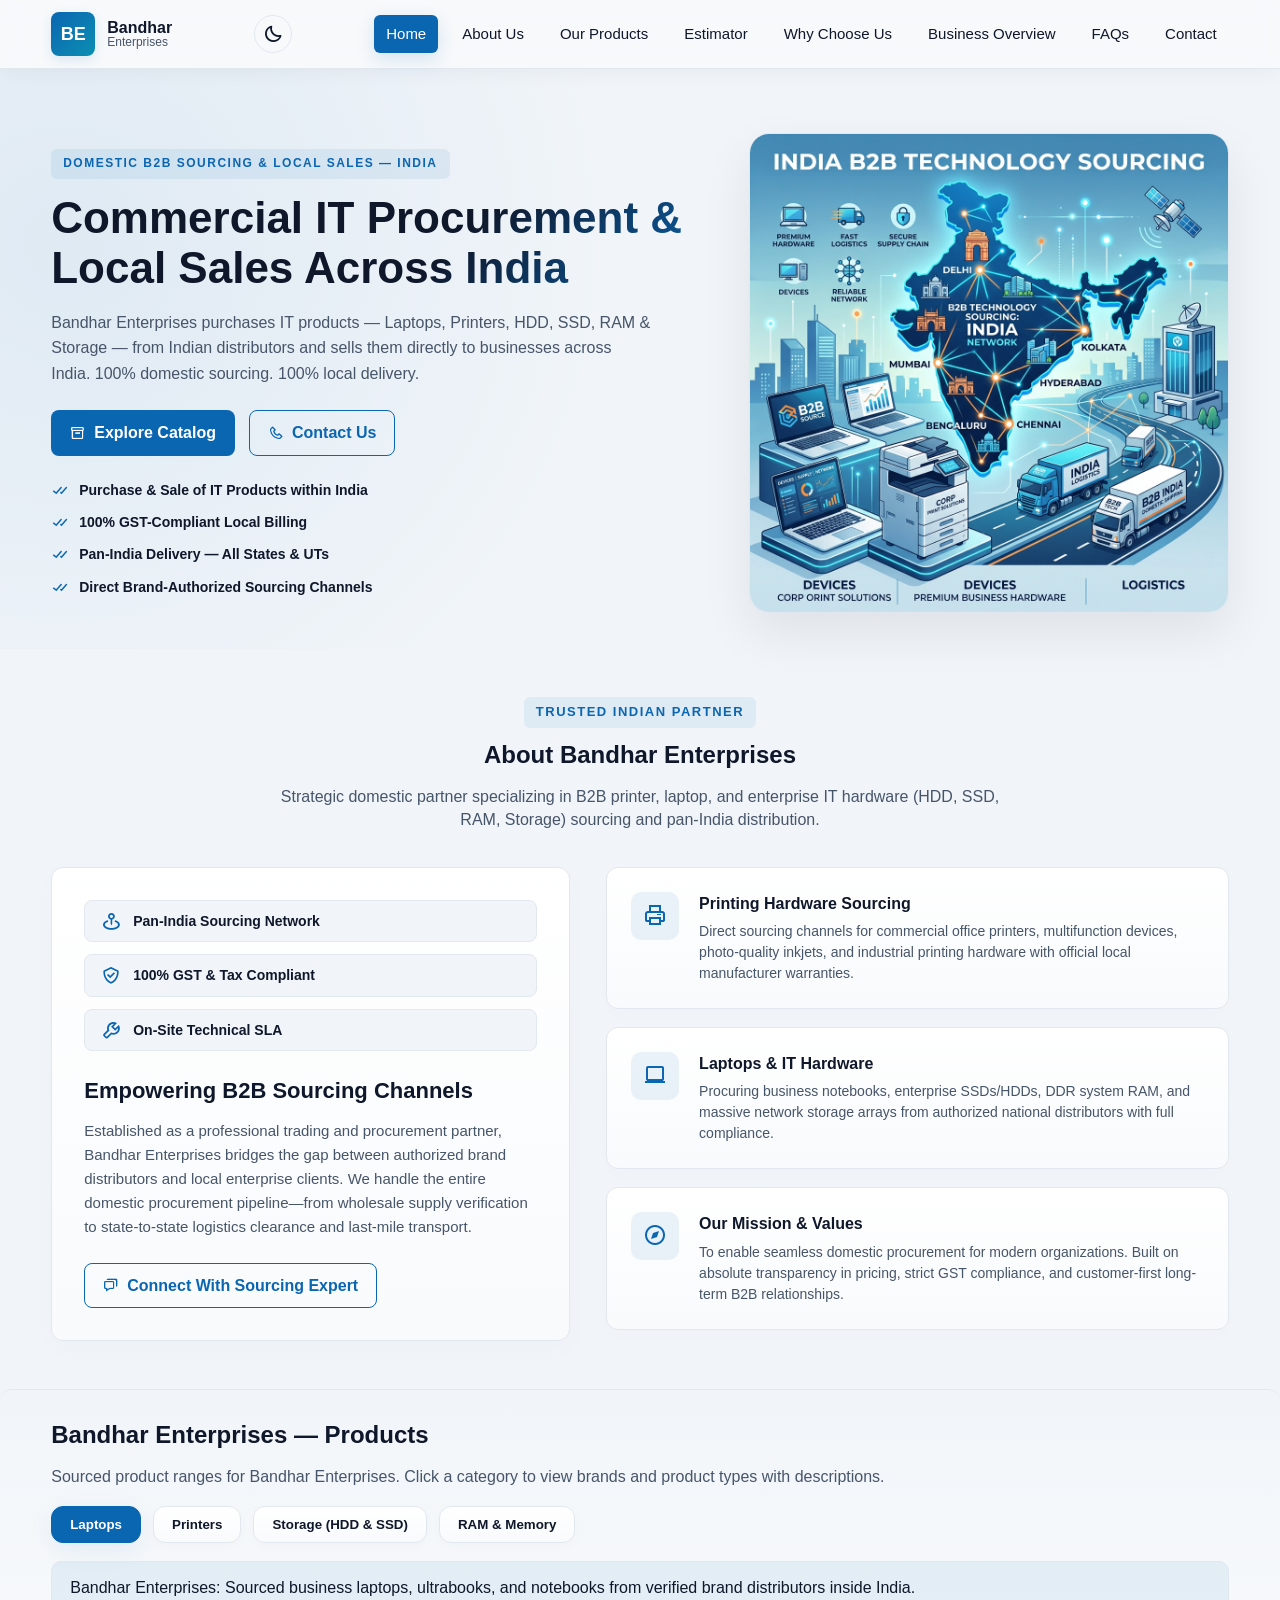
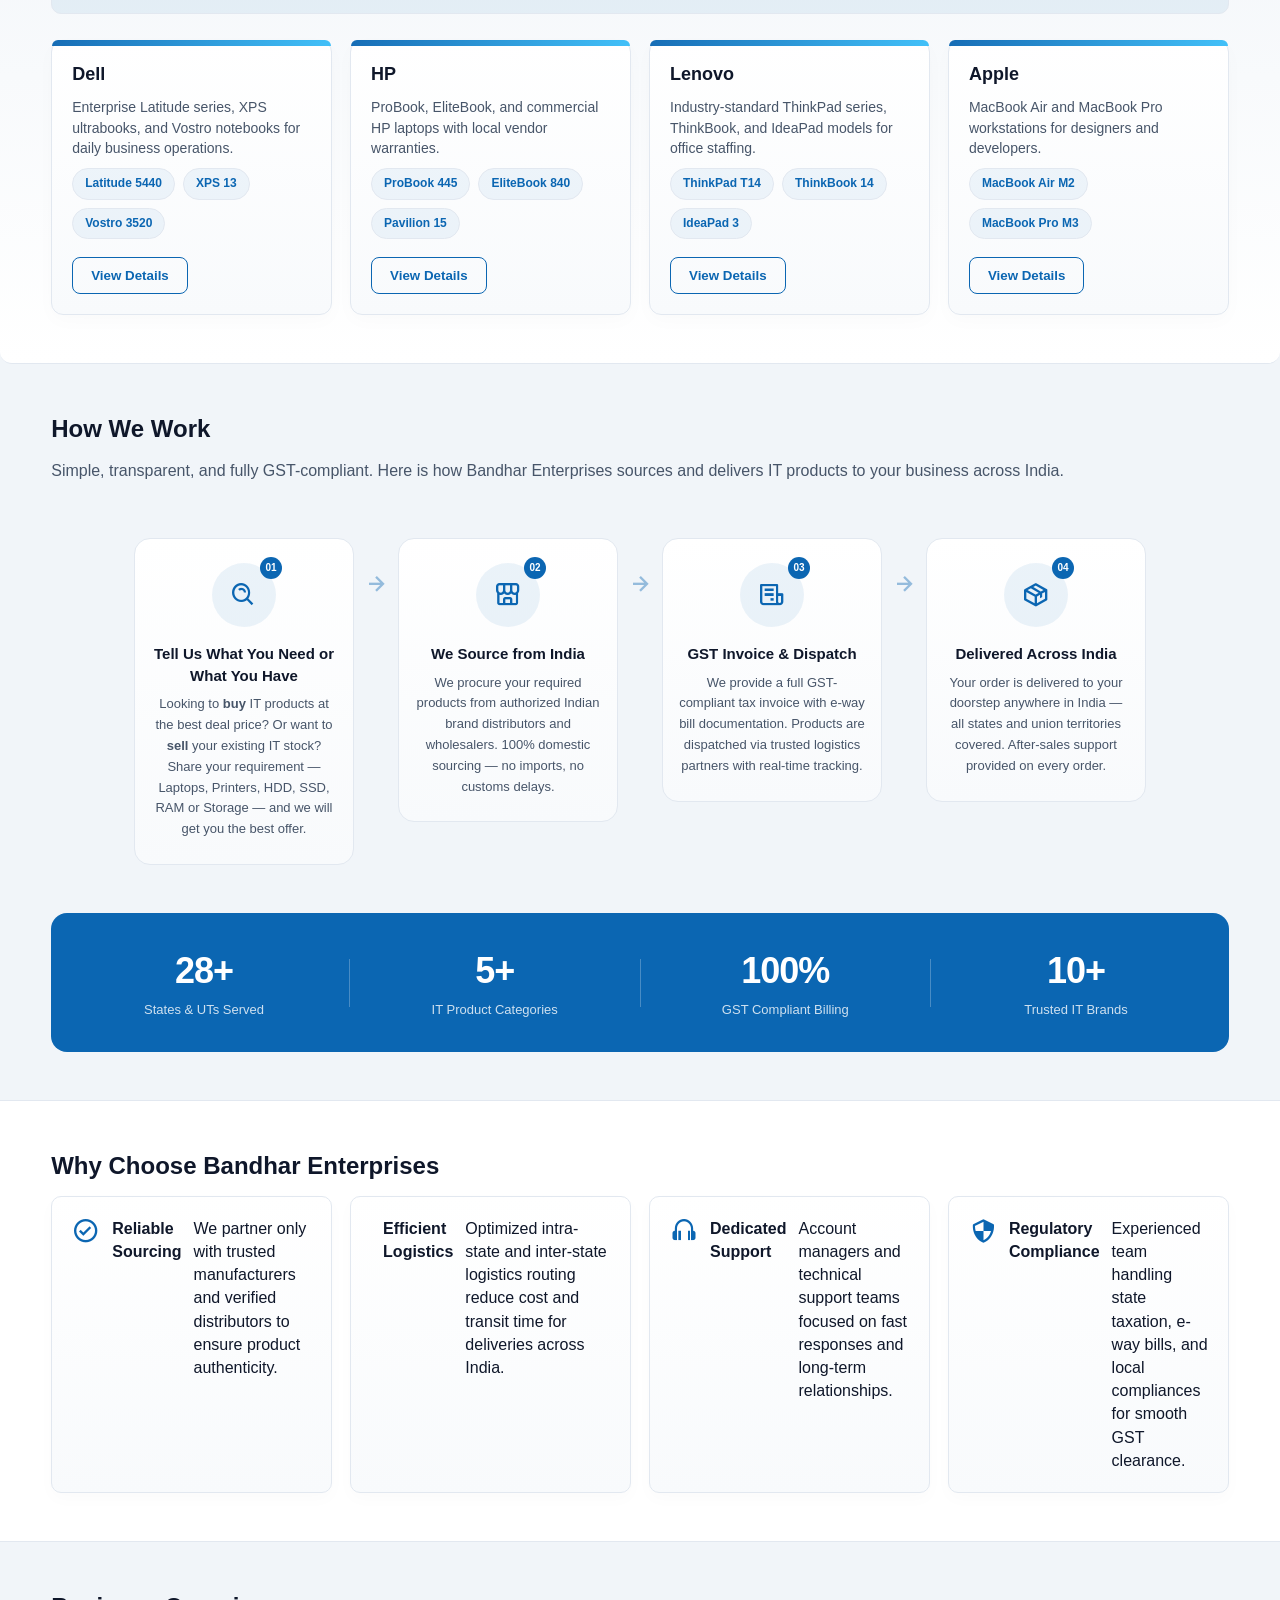
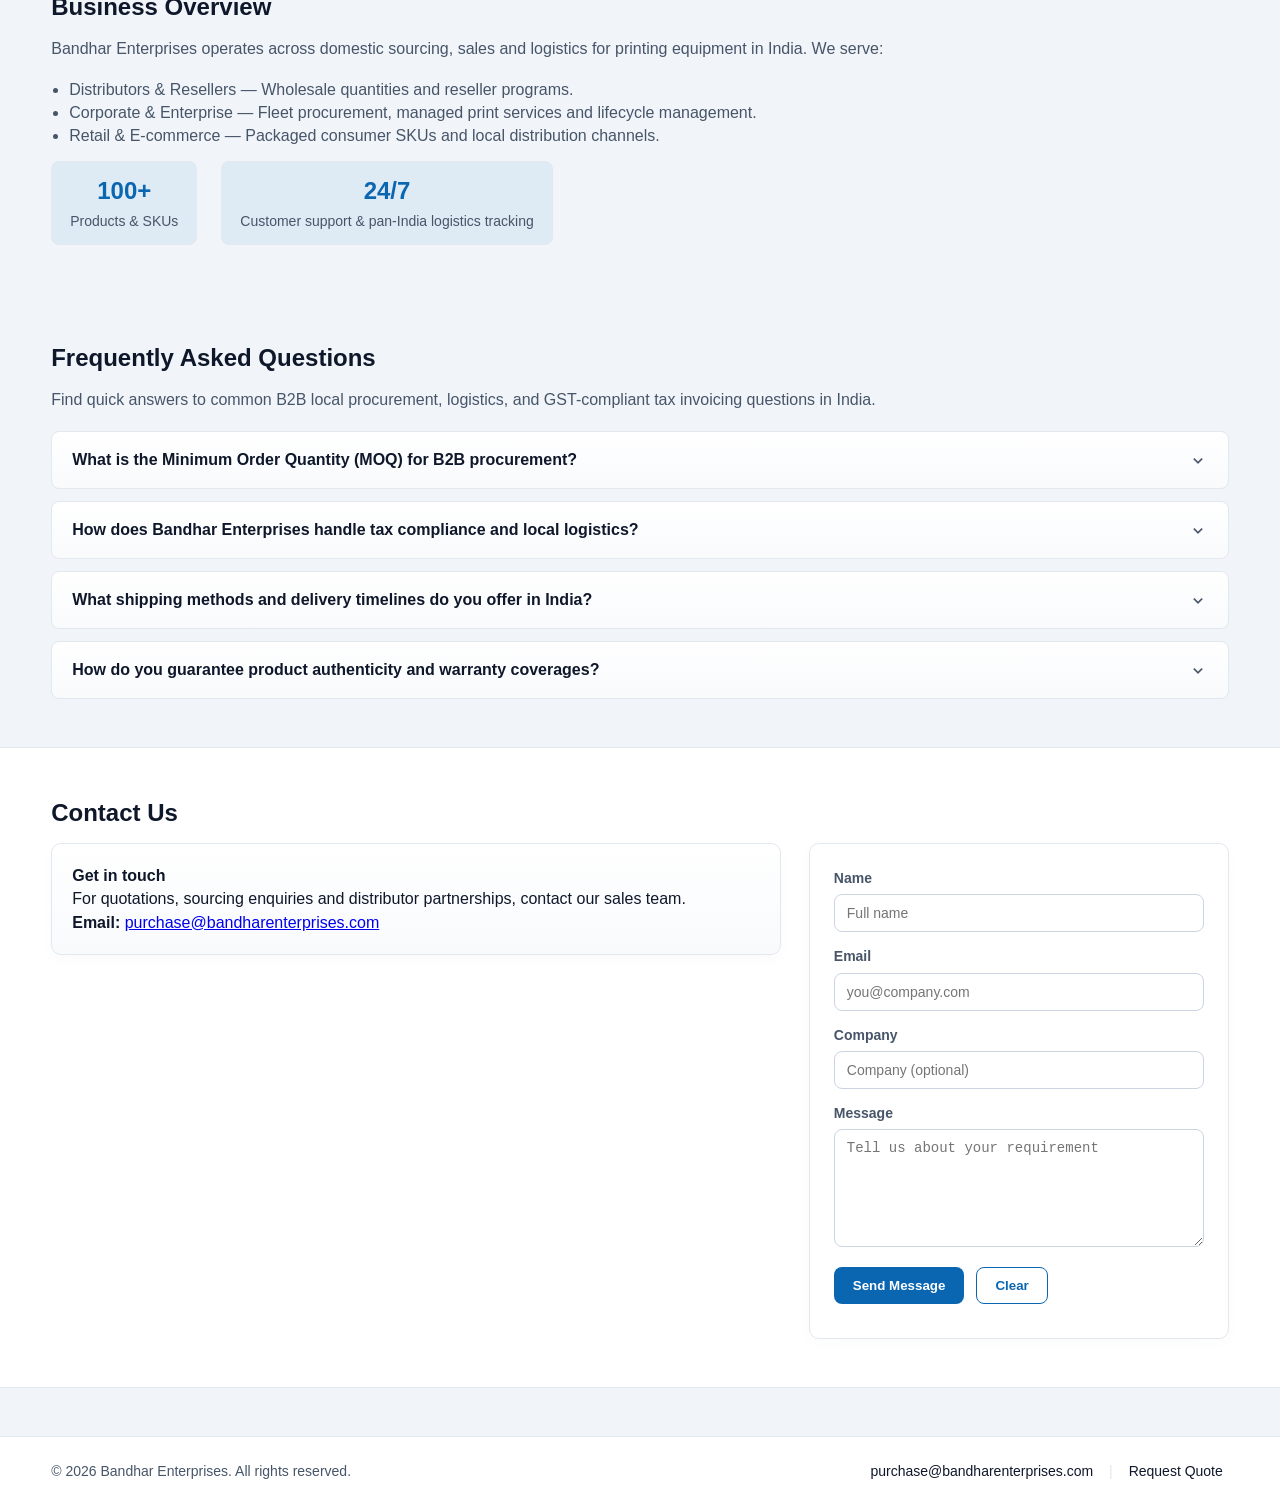
==== commit f6df3848: "Replace Calculate Estimate with Contact Us in hero CTA" ====
--- a/index.html
+++ b/index.html
@@ -114,8 +114,8 @@
           <a class="btn btn-primary" href="#products-bandhar">
             <i class='bx bx-box'></i> Explore Catalog
           </a>
-          <a class="btn btn-outline" href="#sourcing-estimator">
-            <i class='bx bx-calculator'></i> Calculate Estimate
+          <a class="btn btn-outline" href="#contact">
+            <i class='bx bx-phone'></i> Contact Us
           </a>
         </div>
 
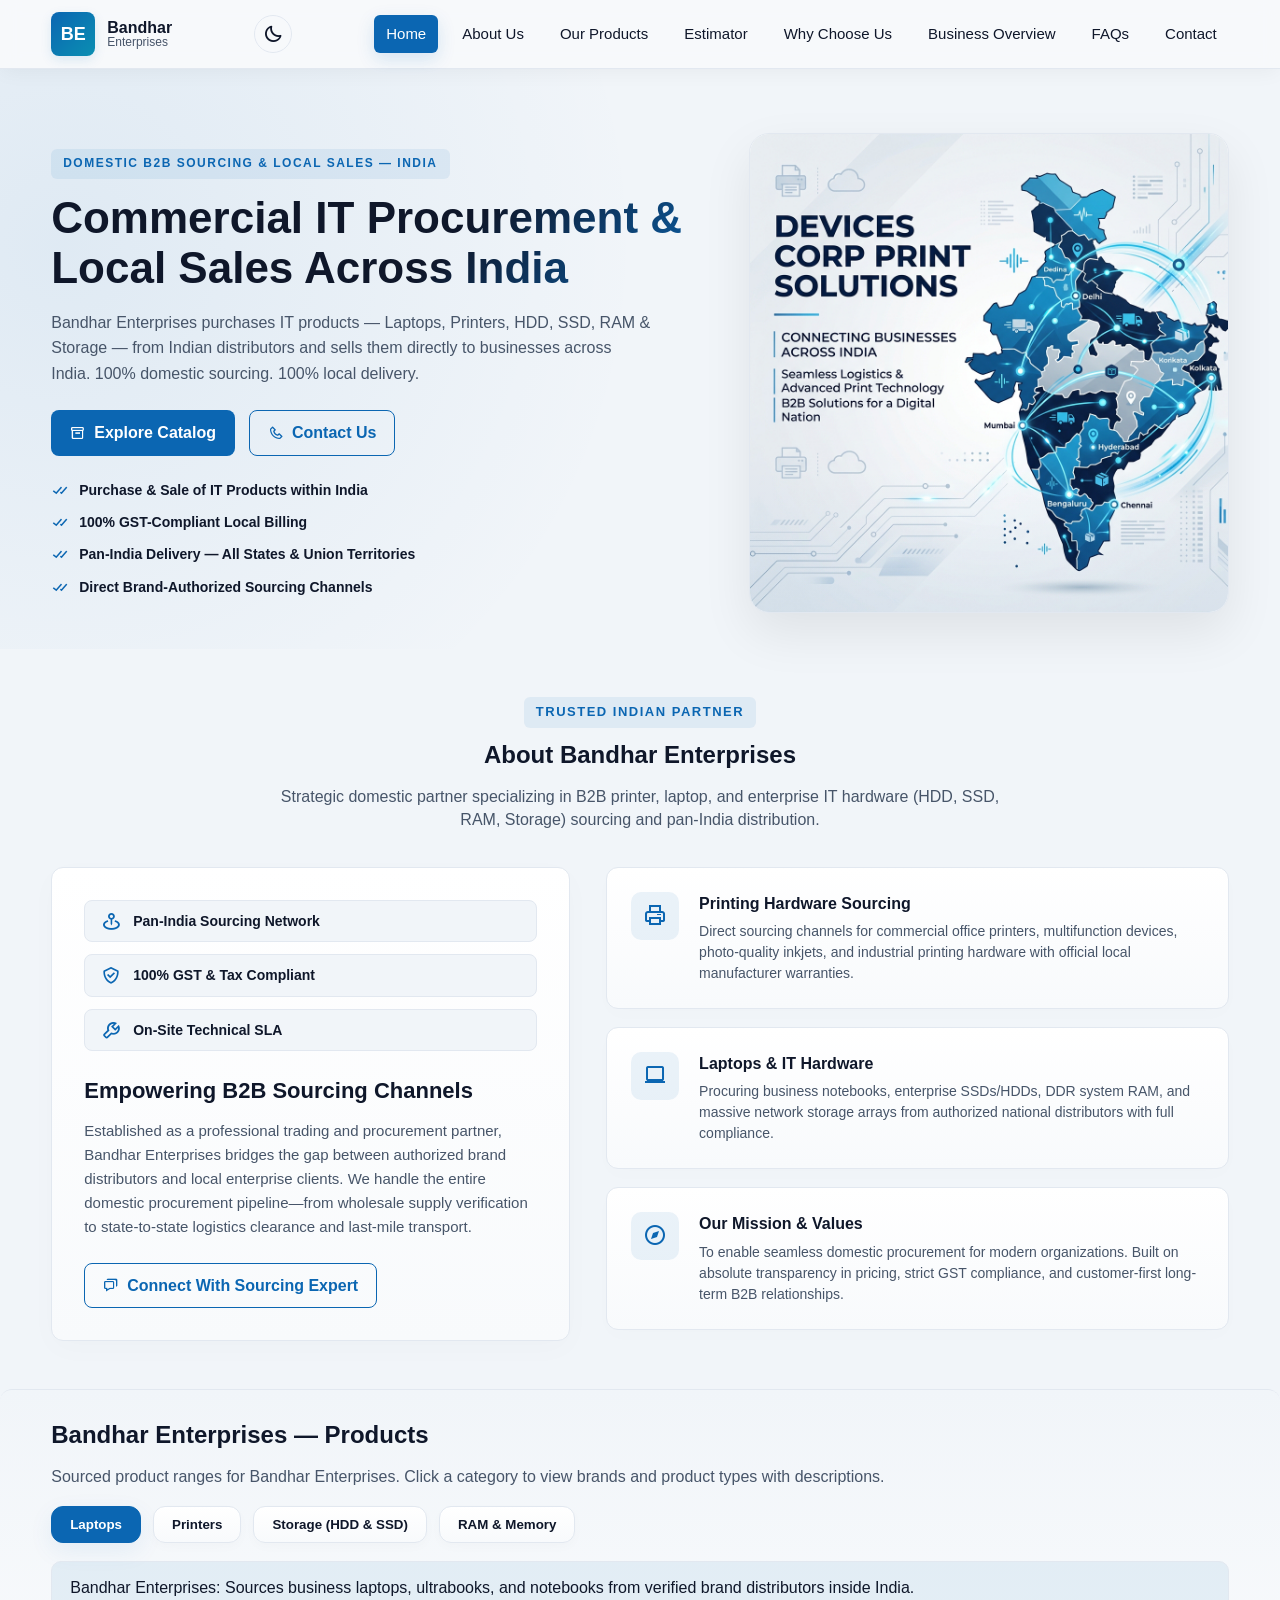
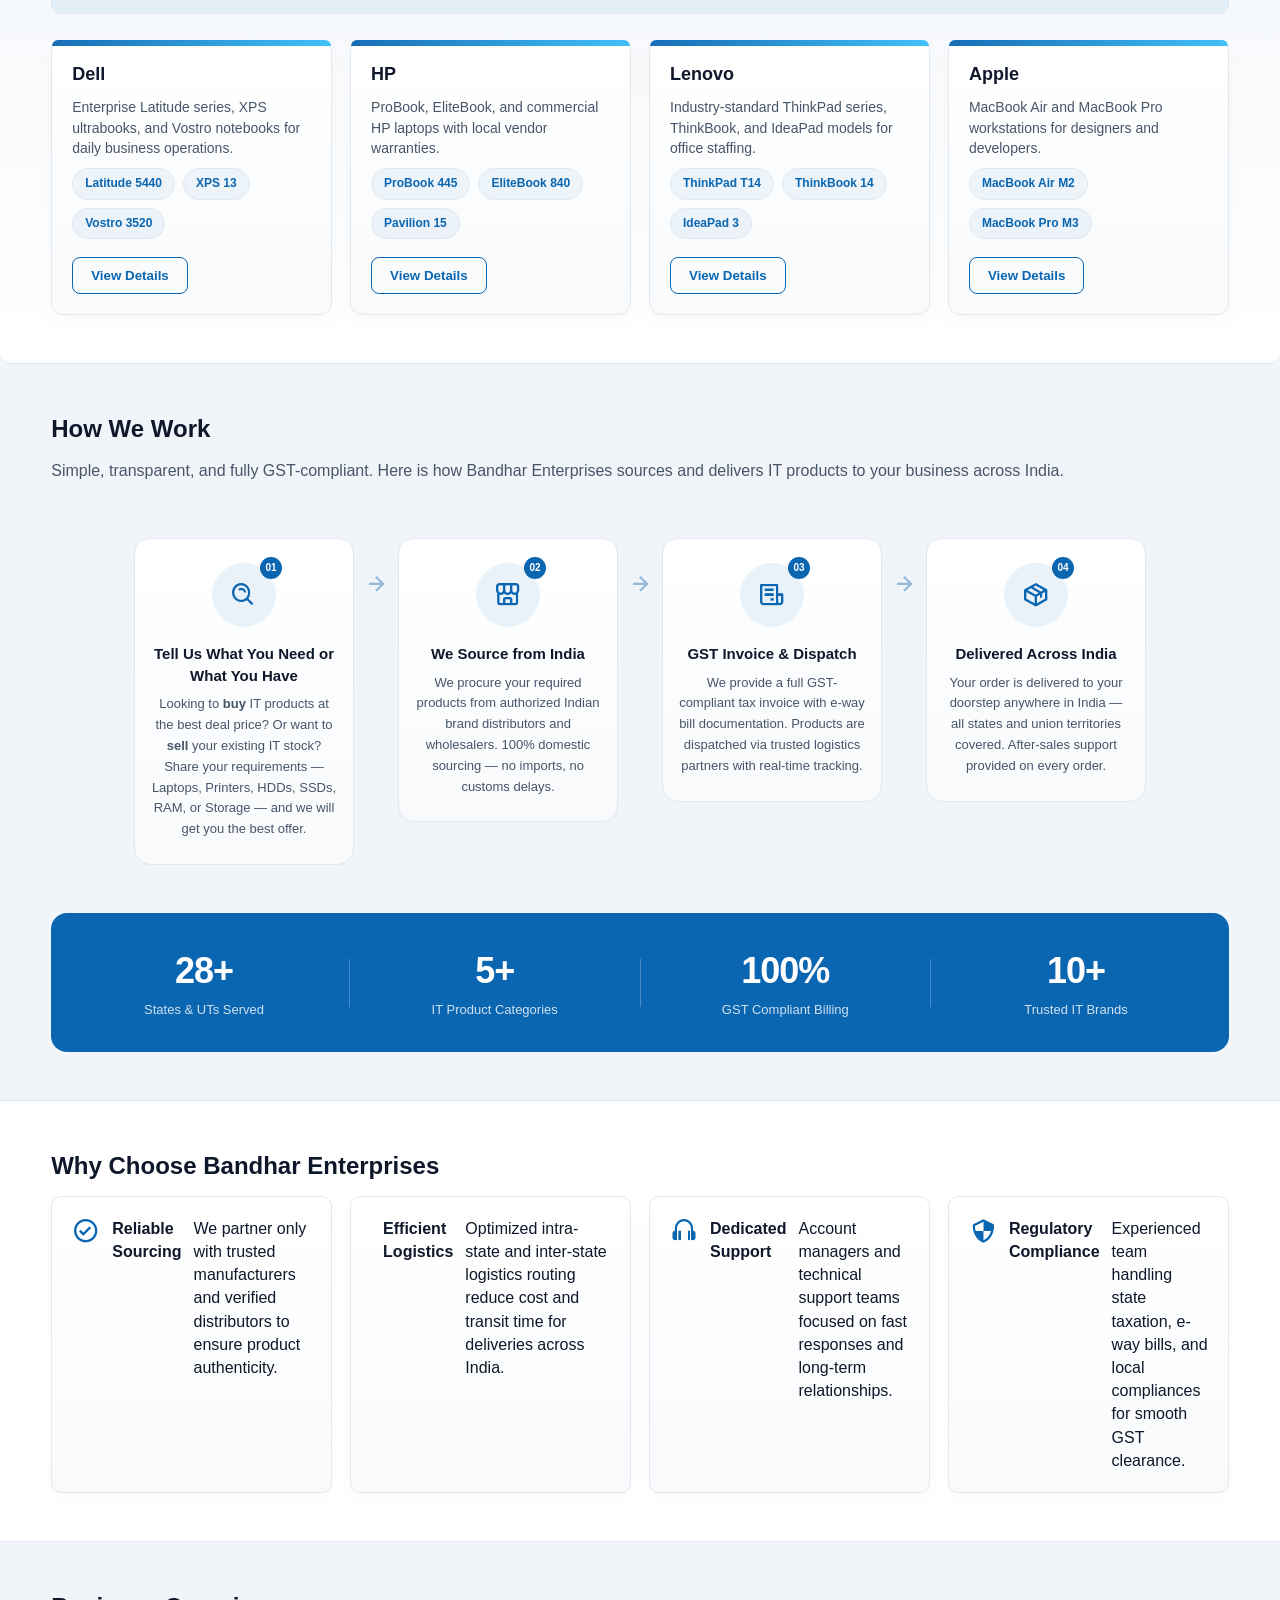
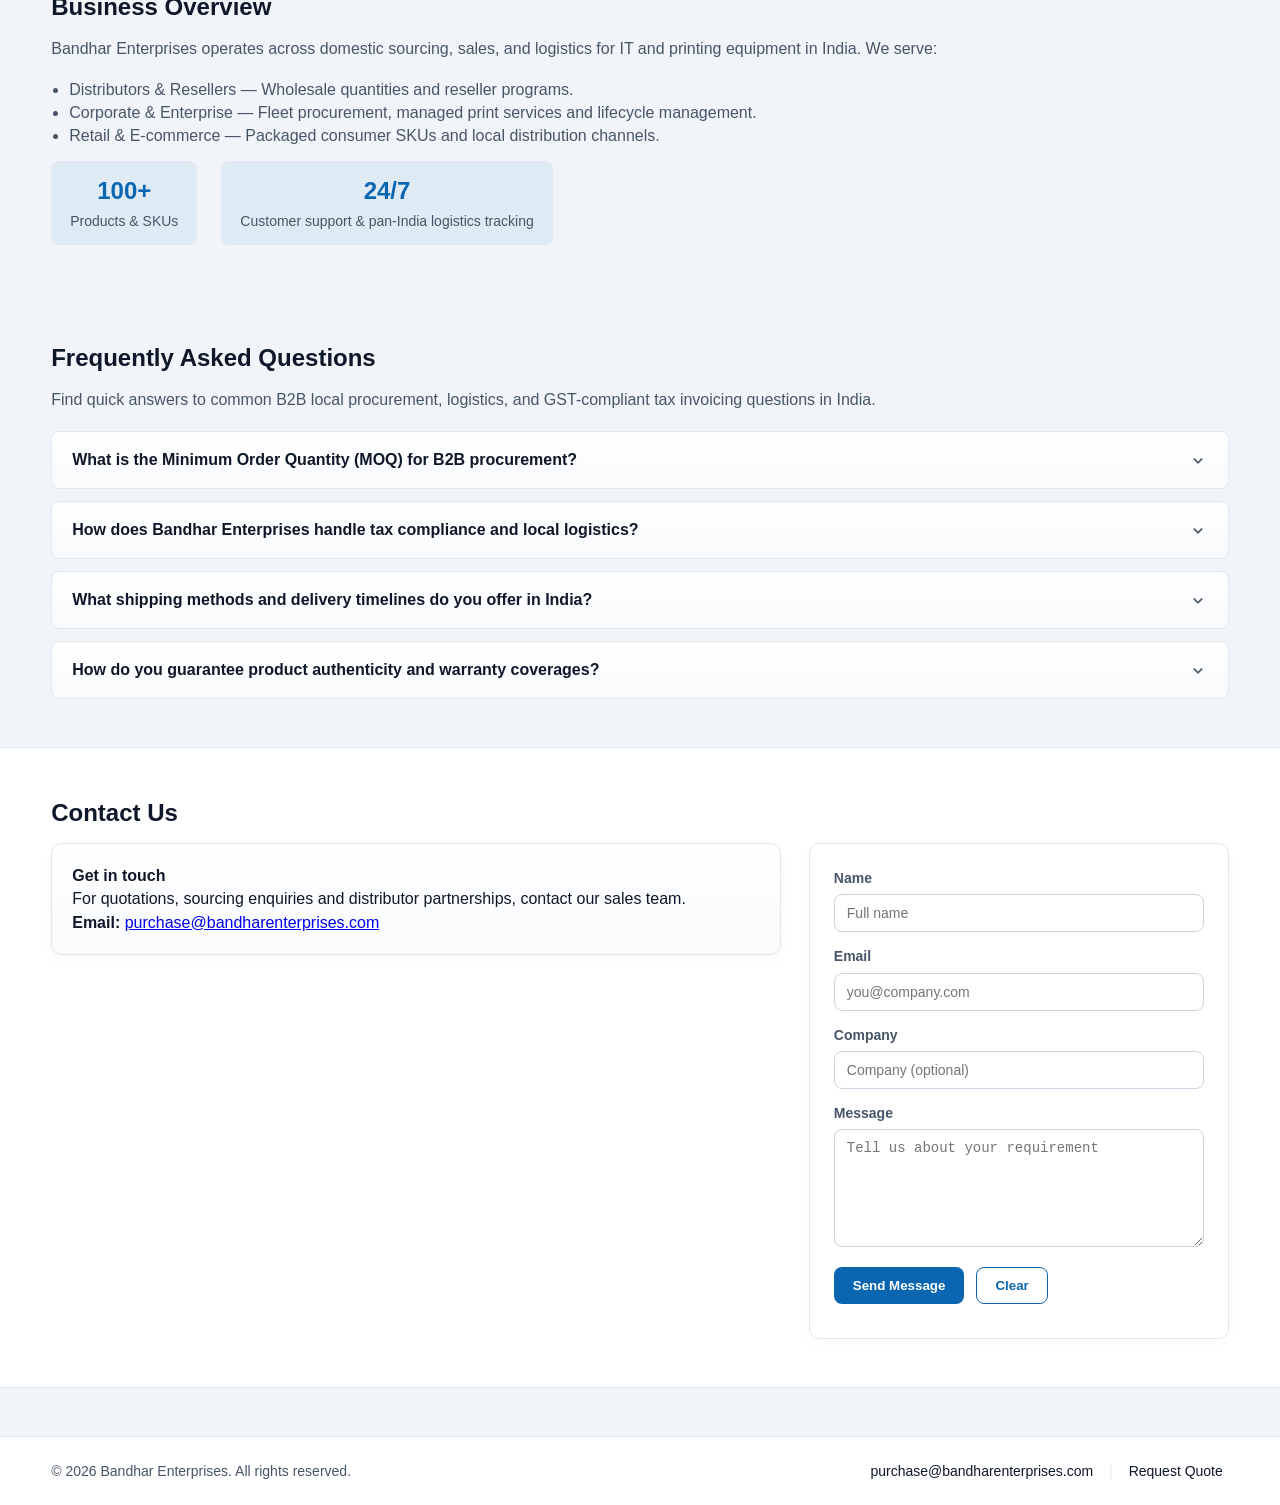
==== commit cc681c8d: "Fix spelling, grammar, Oxford comma, and FAQ smartphone reference consistency" ====
--- a/index.html
+++ b/index.html
@@ -122,7 +122,7 @@
         <ul class="hero-features-list">
           <li><i class='bx bx-check-double'></i> <span>Purchase & Sale of IT Products within India</span></li>
           <li><i class='bx bx-check-double'></i> <span>100% GST-Compliant Local Billing</span></li>
-          <li><i class='bx bx-check-double'></i> <span>Pan-India Delivery — All States & UTs</span></li>
+          <li><i class='bx bx-check-double'></i> <span>Pan-India Delivery — All States & Union Territories</span></li>
           <li><i class='bx bx-check-double'></i> <span>Direct Brand-Authorized Sourcing Channels</span></li>
         </ul>
       </div>
@@ -253,7 +253,7 @@
             <span class="step-number">01</span>
           </div>
           <h3>Tell Us What You Need or What You Have</h3>
-          <p>Looking to <strong>buy</strong> IT products at the best deal price? Or want to <strong>sell</strong> your existing IT stock? Share your requirement — Laptops, Printers, HDD, SSD, RAM or Storage — and we will get you the best offer.</p>
+          <p>Looking to <strong>buy</strong> IT products at the best deal price? Or want to <strong>sell</strong> your existing IT stock? Share your requirements — Laptops, Printers, HDDs, SSDs, RAM, or Storage — and we will get you the best offer.</p>
         </div>
 
         <div class="process-connector"><i class='bx bx-right-arrow-alt'></i></div>
@@ -350,7 +350,7 @@
   <section id="overview" class="section">
     <div class="container">
       <h2 class="section-title">Business Overview</h2>
-      <p class="lead">Bandhar Enterprises operates across domestic sourcing, sales and logistics for printing equipment in India. We serve:</p>
+      <p class="lead">Bandhar Enterprises operates across domestic sourcing, sales, and logistics for IT and printing equipment in India. We serve:</p>
 
       <ul class="overview-list">
         <li>Distributors & Resellers — Wholesale quantities and reseller programs.</li>
@@ -385,7 +385,7 @@
           </button>
           <div class="faq-answer">
             <div class="faq-answer-content">
-              <p>Our Minimum Order Quantity (MOQ) depends on the product category. For commercial printers, the MOQ starts at 5 units. For laptops and high-performance workstations, it starts at 10 units. For smartphones and accessories, it starts at 50 units. We offer special wholesale pricing tiers for larger bulk shipments.</p>
+              <p>Our Minimum Order Quantity (MOQ) depends on the product category. For commercial printers, the MOQ starts at 5 units. For laptops and high-performance workstations, it starts at 10 units. For core components like RAM and storage arrays, it starts at 50 units. We offer special wholesale pricing tiers for larger bulk shipments.</p>
             </div>
           </div>
         </div>
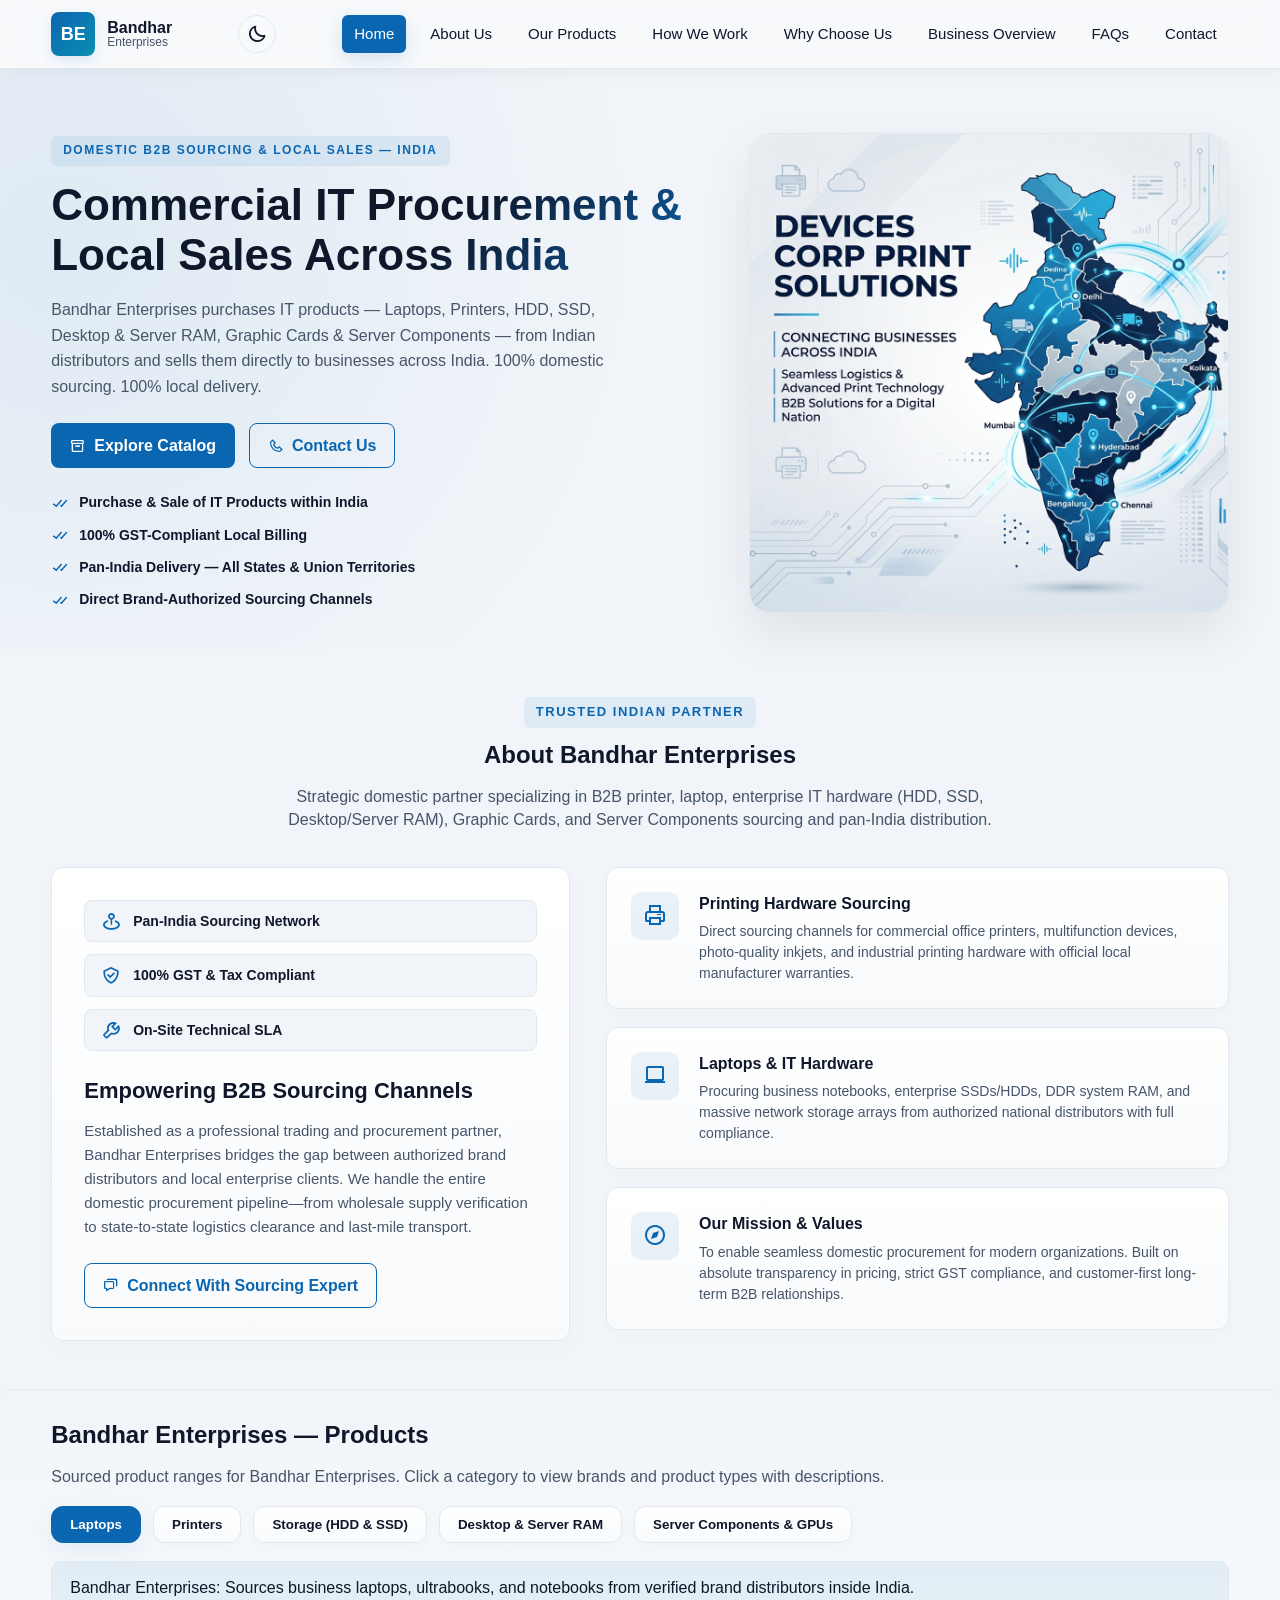
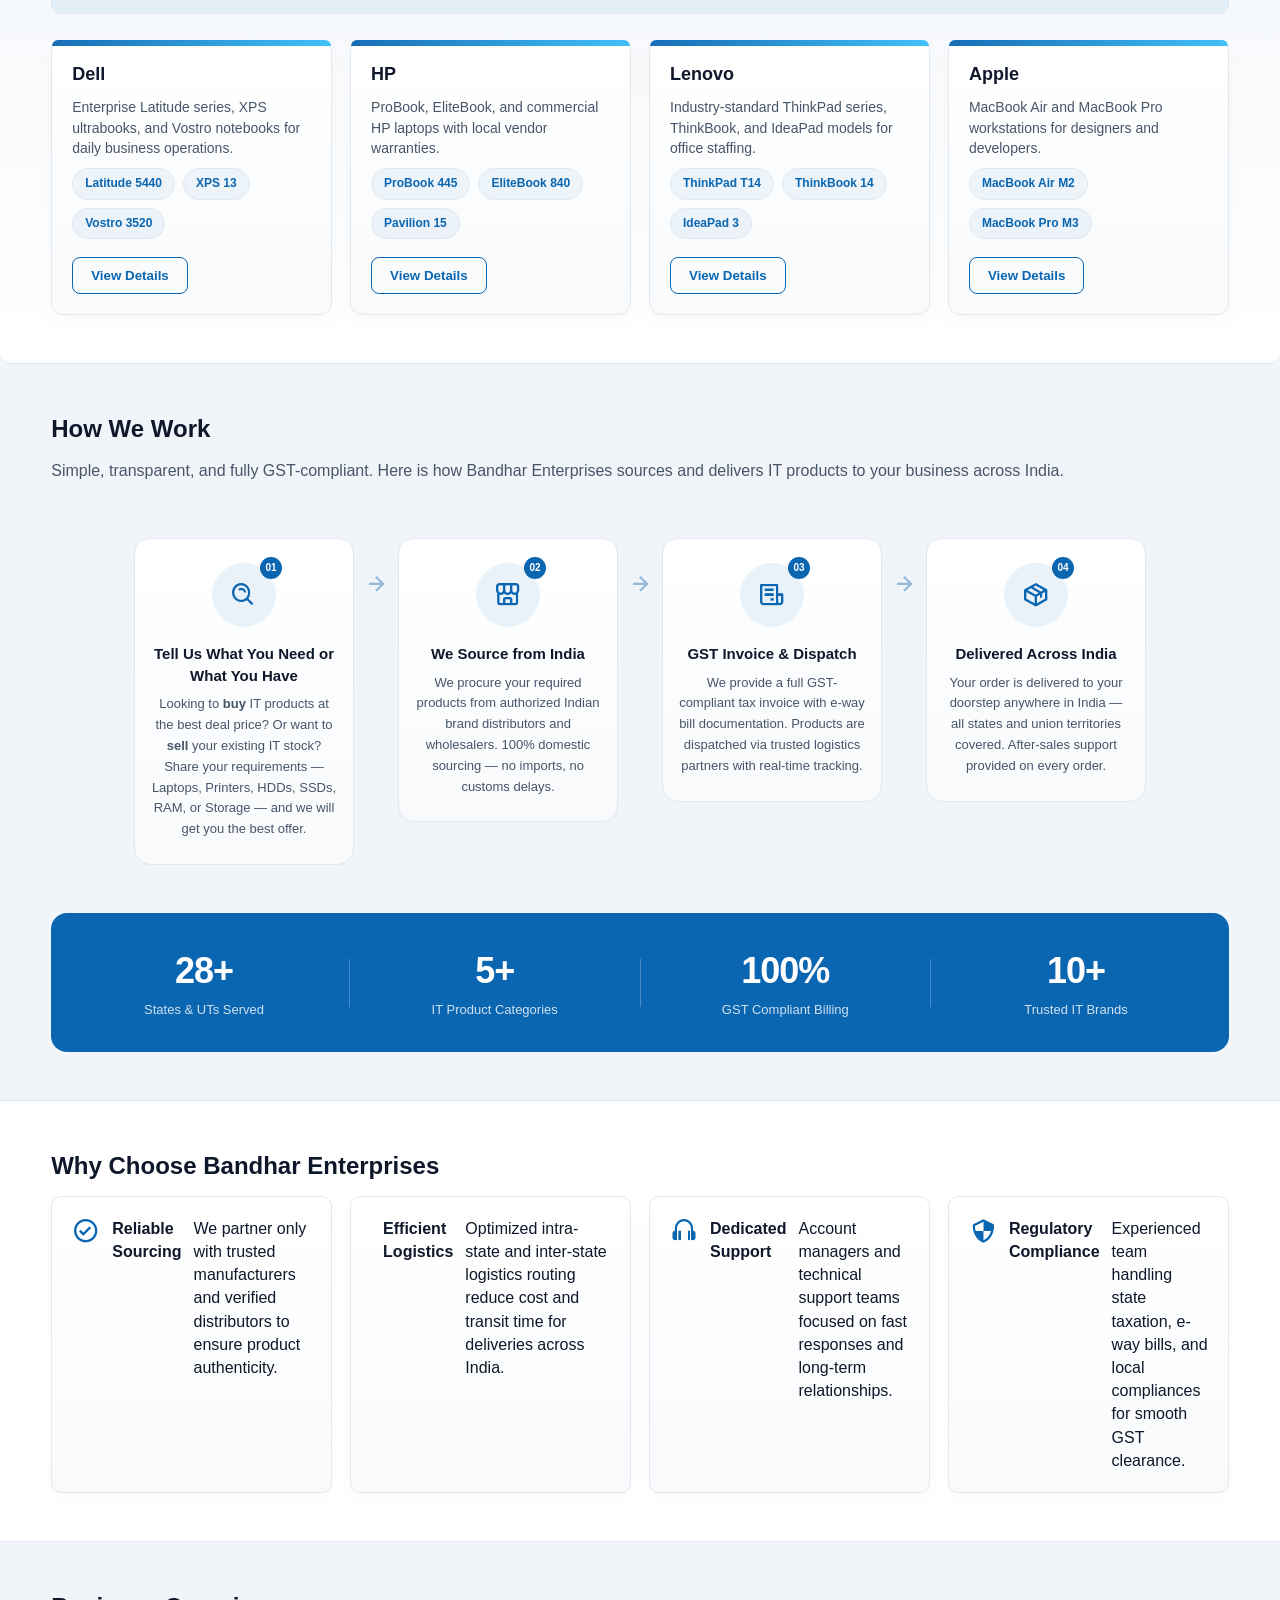
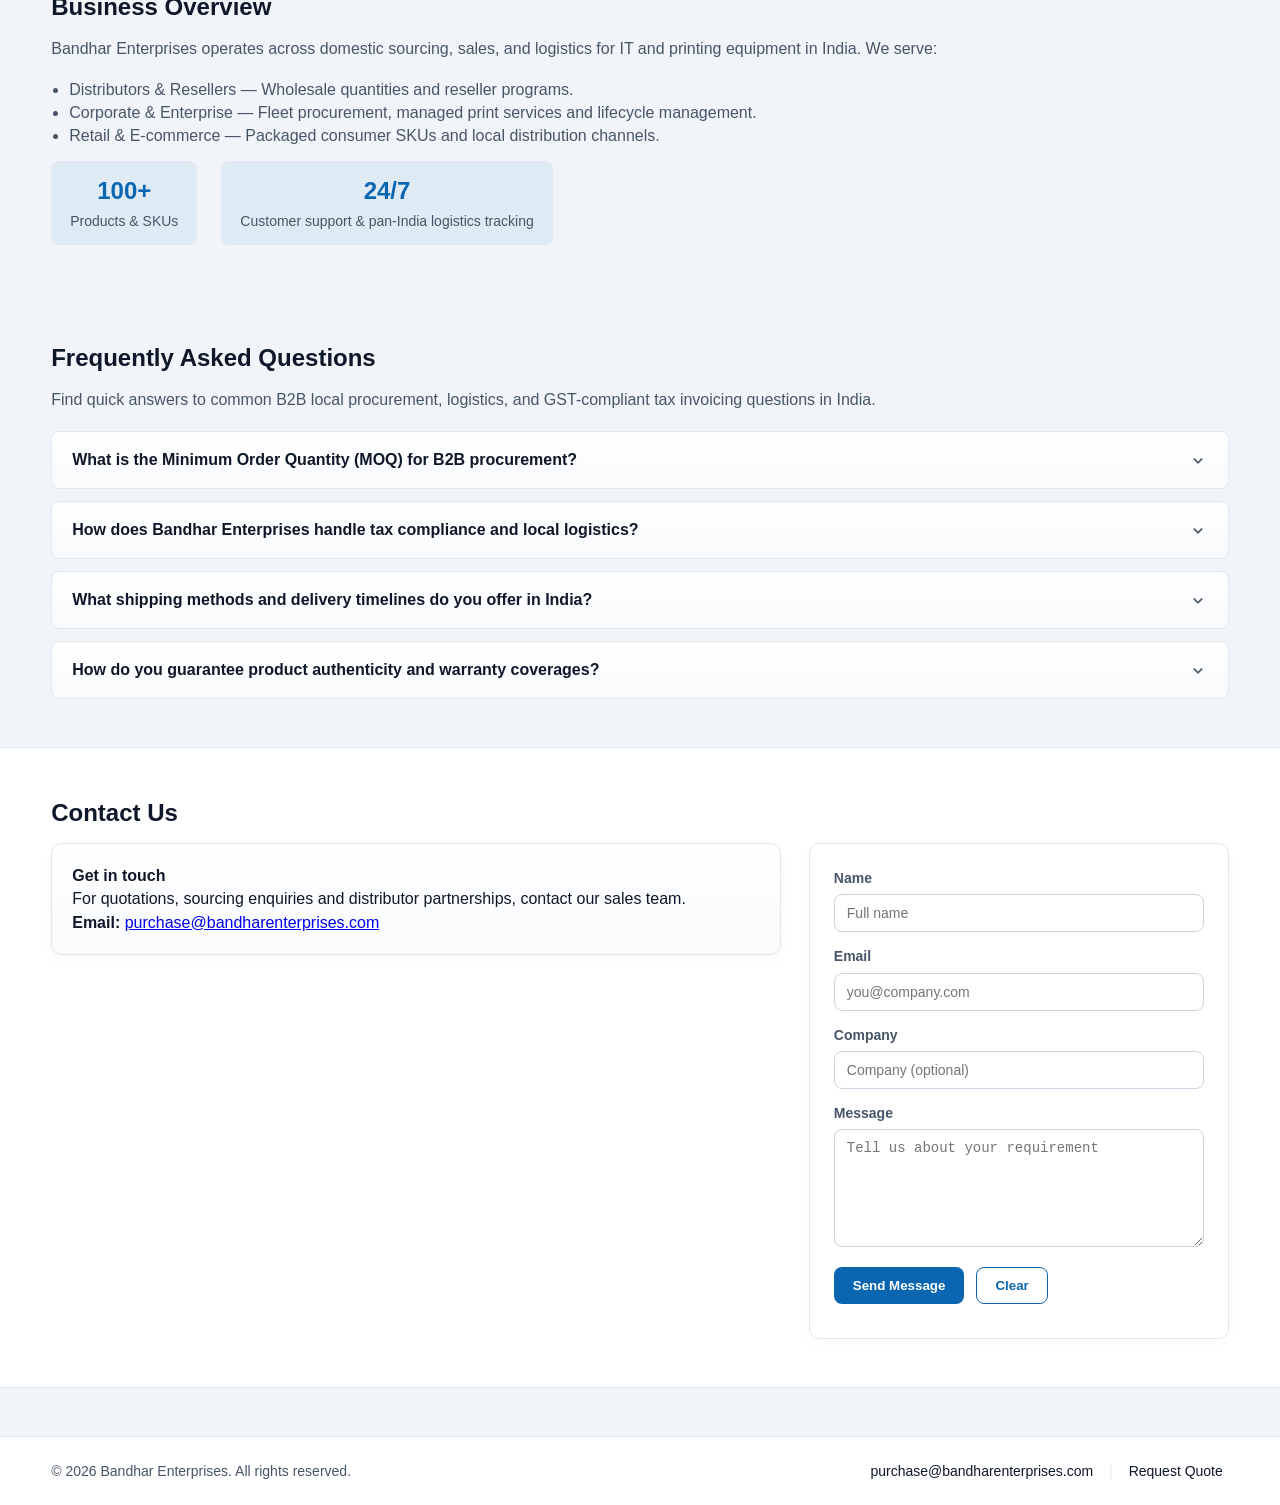
==== commit 29ad3e10: "Add Server Components, Graphic Cards, Desktop & Server RAM to Products section" ====
--- a/index.html
+++ b/index.html
@@ -1,4 +1,5 @@
 <!DOCTYPE html>
+<!-- Bandhar Enterprises v1.0.1 -->
 <html lang="en">
 <head>
   <meta charset="utf-8" />
@@ -91,7 +92,7 @@
         <a href="#home" class="nav-link active">Home</a>
         <a href="#about" class="nav-link">About Us</a>
         <a href="#products-bandhar" class="nav-link">Our Products</a>
-        <a href="#sourcing-estimator" class="nav-link">Estimator</a>
+        <a href="#how-we-work" class="nav-link">How We Work</a>
         <a href="#why" class="nav-link">Why Choose Us</a>
         <a href="#overview" class="nav-link">Business Overview</a>
         <a href="#faq" class="nav-link">FAQs</a>
@@ -107,7 +108,7 @@
         <span class="hero-tagline">Domestic B2B Sourcing & Local Sales — India</span>
         <h1>Commercial IT Procurement & Local Sales Across India</h1>
         <p class="subtitle">
-          Bandhar Enterprises purchases IT products — Laptops, Printers, HDD, SSD, RAM & Storage — from Indian distributors and sells them directly to businesses across India. 100% domestic sourcing. 100% local delivery.
+          Bandhar Enterprises purchases IT products — Laptops, Printers, HDD, SSD, Desktop & Server RAM, Graphic Cards & Server Components — from Indian distributors and sells them directly to businesses across India. 100% domestic sourcing. 100% local delivery.
         </p>
         
         <div class="hero-ctas">
@@ -143,7 +144,7 @@
         <span class="section-tagline">Trusted Indian Partner</span>
         <h2 class="section-title">About Bandhar Enterprises</h2>
         <p class="lead">
-          Strategic domestic partner specializing in B2B printer, laptop, and enterprise IT hardware (HDD, SSD, RAM, Storage) sourcing and pan-India distribution.
+          Strategic domestic partner specializing in B2B printer, laptop, enterprise IT hardware (HDD, SSD, Desktop/Server RAM), Graphic Cards, and Server Components sourcing and pan-India distribution.
         </p>
       </div>
 
@@ -219,7 +220,8 @@
         <button class="tab-bandhar active" data-category="laptops" role="tab" aria-selected="true">Laptops</button>
         <button class="tab-bandhar" data-category="printers" role="tab" aria-selected="false">Printers</button>
         <button class="tab-bandhar" data-category="storage" role="tab" aria-selected="false">Storage (HDD & SSD)</button>
-        <button class="tab-bandhar" data-category="memory" role="tab" aria-selected="false">RAM & Memory</button>
+        <button class="tab-bandhar" data-category="memory" role="tab" aria-selected="false">Desktop & Server RAM</button>
+        <button class="tab-bandhar" data-category="servers" role="tab" aria-selected="false">Server Components & GPUs</button>
       </div>
 
       <div id="productContentBandhar" class="product-content">
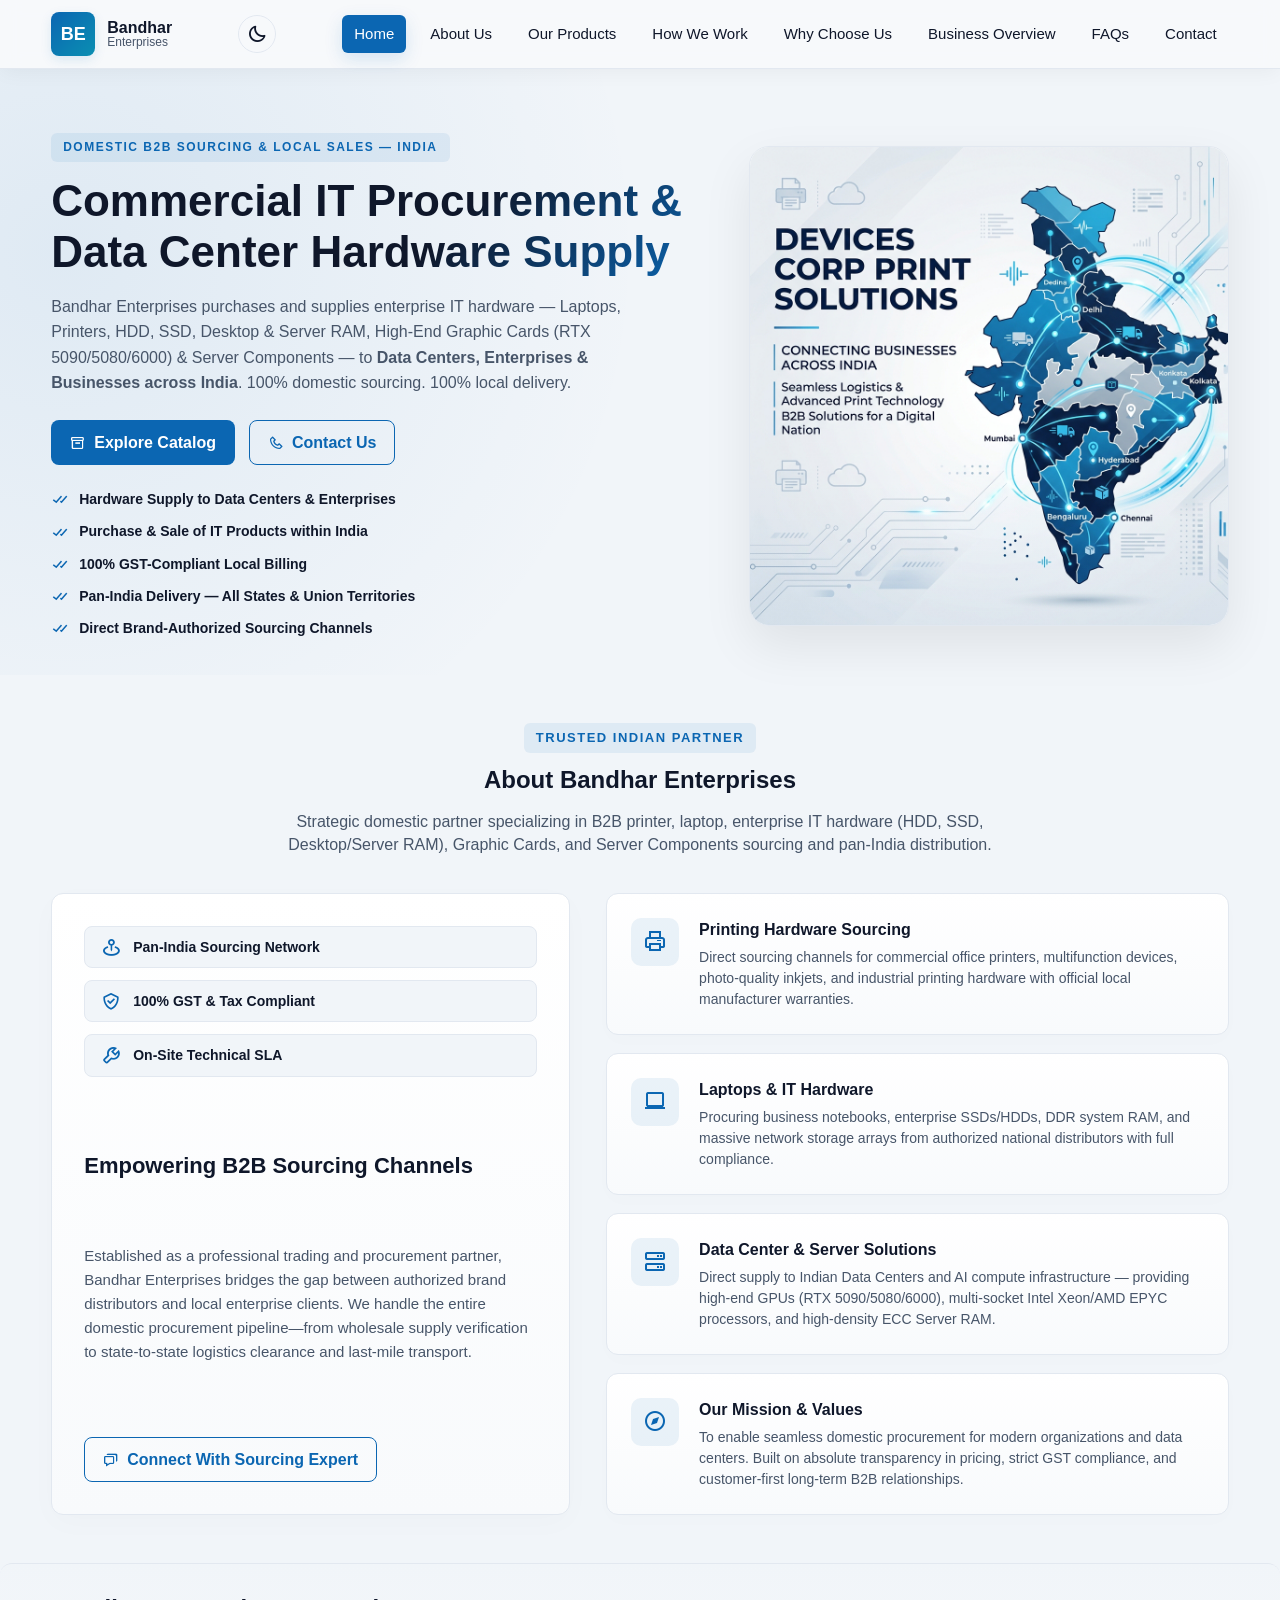
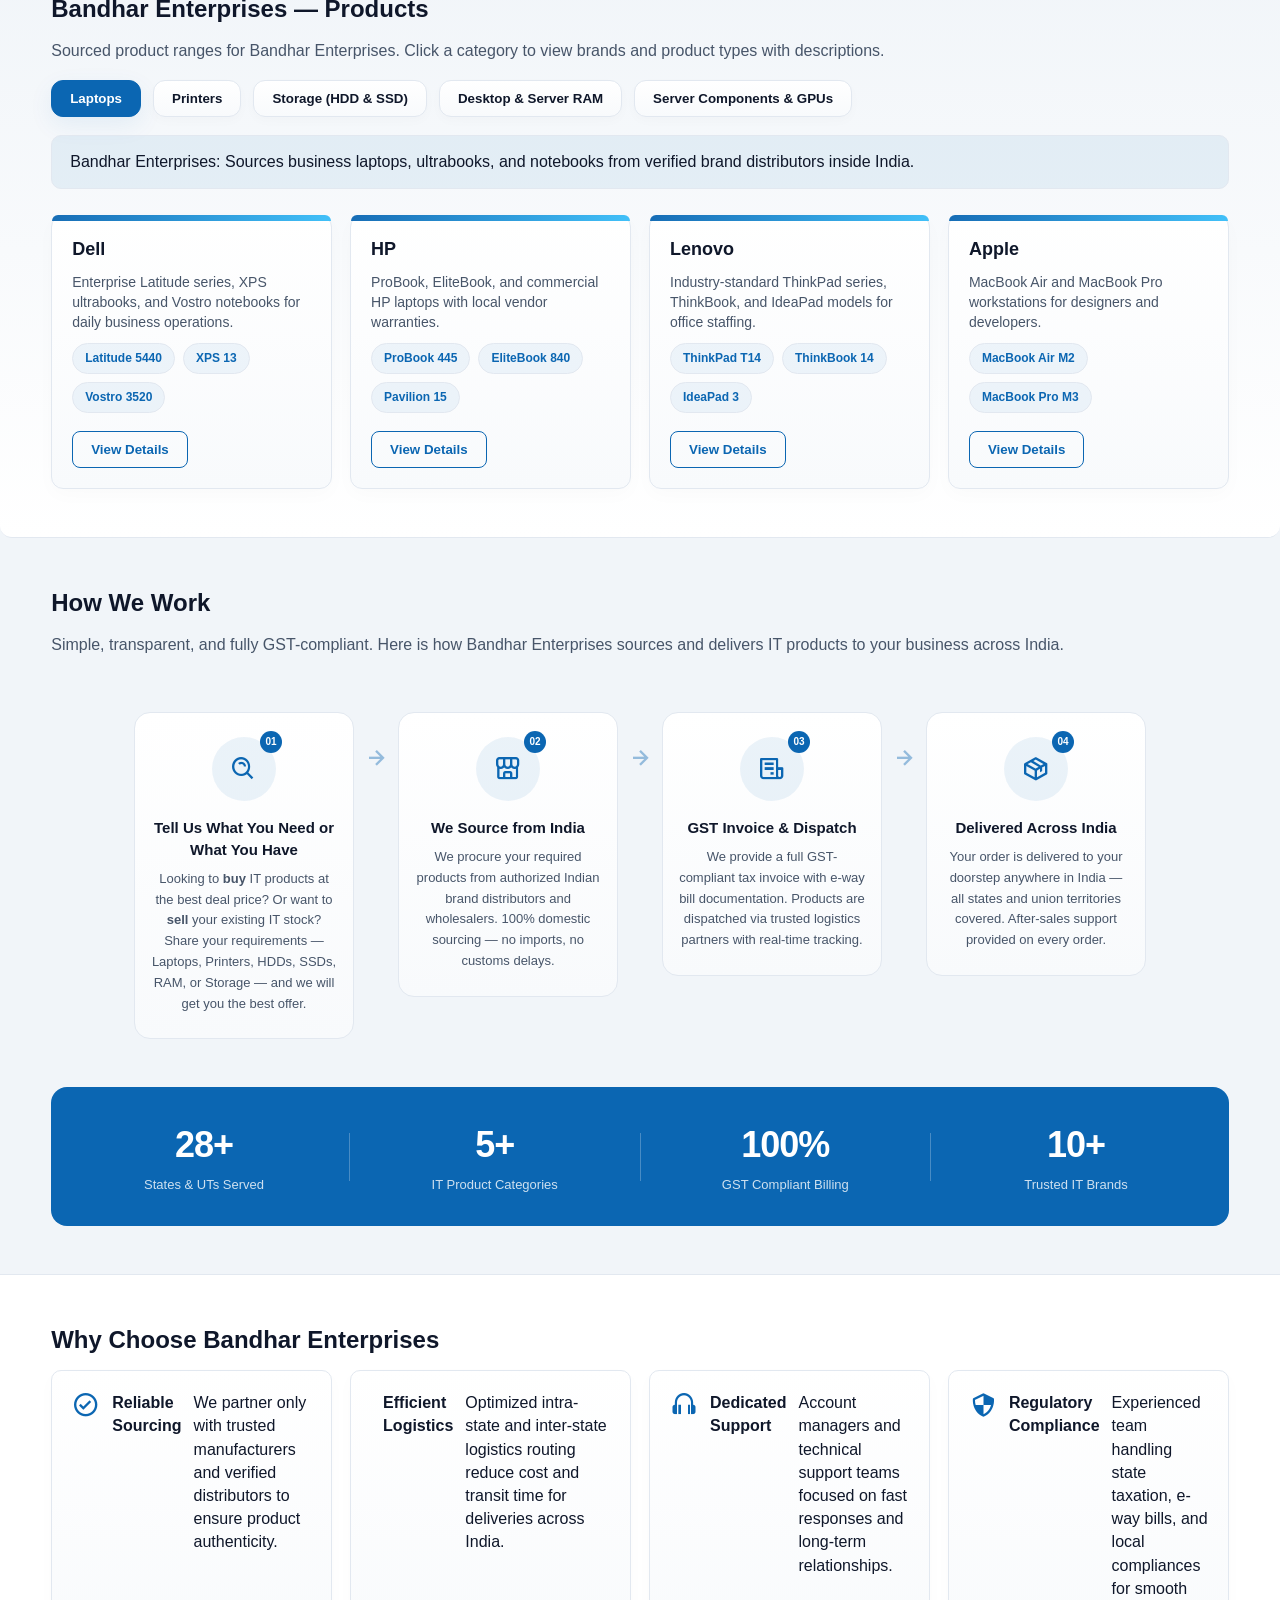
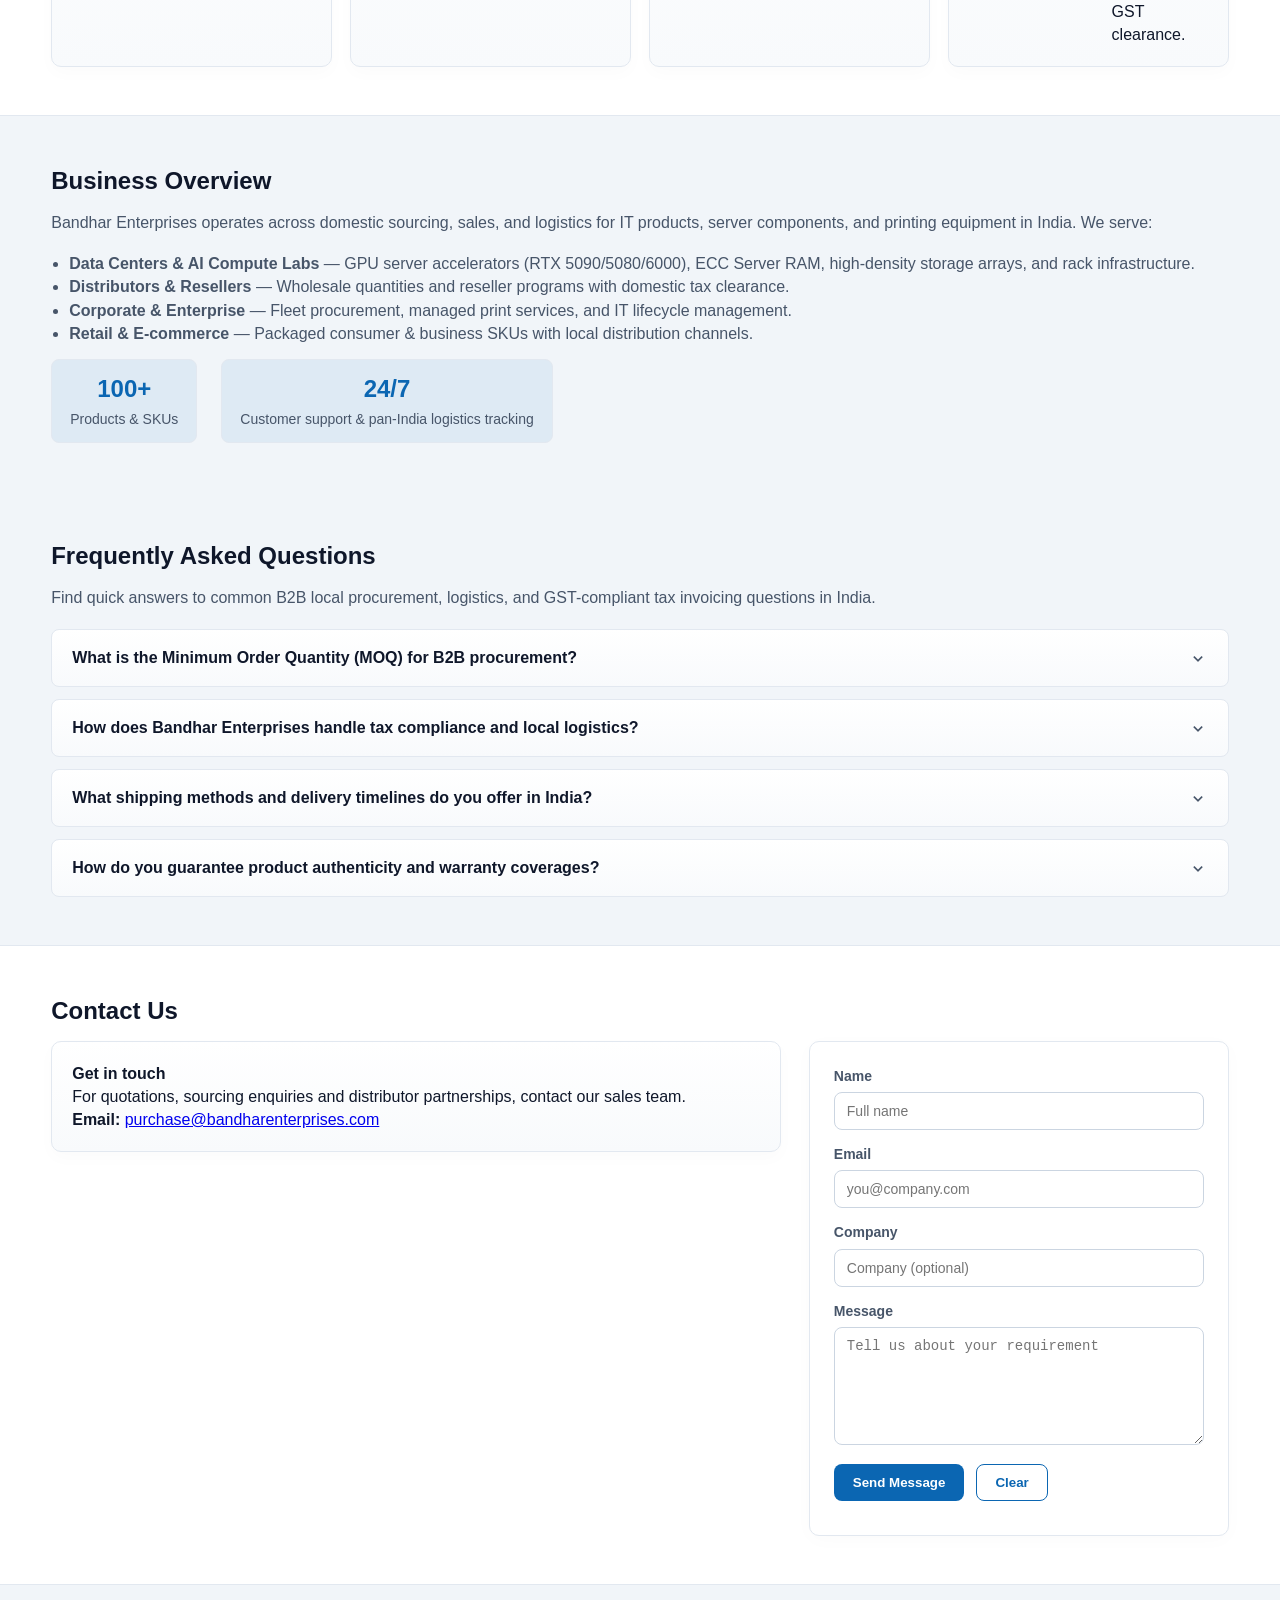
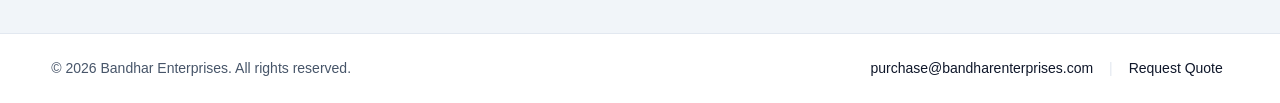
==== commit dcc6aed7: "Add Data Center hardware supply highlights across website and enable asset cache busting v2.2" ====
--- a/index.html
+++ b/index.html
@@ -42,7 +42,7 @@
   <meta property="twitter:image" content="hero_india_local.png" />
 
   <!-- Styles -->
-  <link rel="stylesheet" href="style.css" />
+  <link rel="stylesheet" href="style.css?v=2.2" />
 
   <!-- Icons -->
   <link href="https://unpkg.com/boxicons@2.1.4/css/boxicons.min.css" rel="stylesheet" />
@@ -106,9 +106,9 @@
     <div class="container hero-grid">
       <div class="hero-content">
         <span class="hero-tagline">Domestic B2B Sourcing & Local Sales — India</span>
-        <h1>Commercial IT Procurement & Local Sales Across India</h1>
+        <h1>Commercial IT Procurement & Data Center Hardware Supply</h1>
         <p class="subtitle">
-          Bandhar Enterprises purchases IT products — Laptops, Printers, HDD, SSD, Desktop & Server RAM, Graphic Cards & Server Components — from Indian distributors and sells them directly to businesses across India. 100% domestic sourcing. 100% local delivery.
+          Bandhar Enterprises purchases and supplies enterprise IT hardware — Laptops, Printers, HDD, SSD, Desktop & Server RAM, High-End Graphic Cards (RTX 5090/5080/6000) & Server Components — to <strong>Data Centers, Enterprises & Businesses across India</strong>. 100% domestic sourcing. 100% local delivery.
         </p>
         
         <div class="hero-ctas">
@@ -121,6 +121,7 @@
         </div>
 
         <ul class="hero-features-list">
+          <li><i class='bx bx-check-double'></i> <span>Hardware Supply to Data Centers & Enterprises</span></li>
           <li><i class='bx bx-check-double'></i> <span>Purchase & Sale of IT Products within India</span></li>
           <li><i class='bx bx-check-double'></i> <span>100% GST-Compliant Local Billing</span></li>
           <li><i class='bx bx-check-double'></i> <span>Pan-India Delivery — All States & Union Territories</span></li>
@@ -198,11 +199,21 @@
 
           <div class="about-feature-box">
             <div class="about-feature-icon">
+              <i class='bx bx-server'></i>
+            </div>
+            <div class="about-feature-content">
+              <h4>Data Center & Server Solutions</h4>
+              <p>Direct supply to Indian Data Centers and AI compute infrastructure — providing high-end GPUs (RTX 5090/5080/6000), multi-socket Intel Xeon/AMD EPYC processors, and high-density ECC Server RAM.</p>
+            </div>
+          </div>
+
+          <div class="about-feature-box">
+            <div class="about-feature-icon">
               <i class='bx bx-compass'></i>
             </div>
             <div class="about-feature-content">
               <h4>Our Mission & Values</h4>
-              <p>To enable seamless domestic procurement for modern organizations. Built on absolute transparency in pricing, strict GST compliance, and customer-first long-term B2B relationships.</p>
+              <p>To enable seamless domestic procurement for modern organizations and data centers. Built on absolute transparency in pricing, strict GST compliance, and customer-first long-term B2B relationships.</p>
             </div>
           </div>
         </div>
@@ -352,12 +363,13 @@
   <section id="overview" class="section">
     <div class="container">
       <h2 class="section-title">Business Overview</h2>
-      <p class="lead">Bandhar Enterprises operates across domestic sourcing, sales, and logistics for IT and printing equipment in India. We serve:</p>
+      <p class="lead">Bandhar Enterprises operates across domestic sourcing, sales, and logistics for IT products, server components, and printing equipment in India. We serve:</p>
 
       <ul class="overview-list">
-        <li>Distributors & Resellers — Wholesale quantities and reseller programs.</li>
-        <li>Corporate & Enterprise — Fleet procurement, managed print services and lifecycle management.</li>
-        <li>Retail & E-commerce — Packaged consumer SKUs and local distribution channels.</li>
+        <li><strong>Data Centers & AI Compute Labs</strong> — GPU server accelerators (RTX 5090/5080/6000), ECC Server RAM, high-density storage arrays, and rack infrastructure.</li>
+        <li><strong>Distributors & Resellers</strong> — Wholesale quantities and reseller programs with domestic tax clearance.</li>
+        <li><strong>Corporate & Enterprise</strong> — Fleet procurement, managed print services, and IT lifecycle management.</li>
+        <li><strong>Retail & E-commerce</strong> — Packaged consumer & business SKUs with local distribution channels.</li>
       </ul>
 
       <div class="overview-stats">
@@ -495,6 +507,6 @@
   </button>
 
   <!-- Scripts -->
-  <script src="script.js"></script>
+  <script src="script.js?v=2.2"></script>
 </body>
 </html>
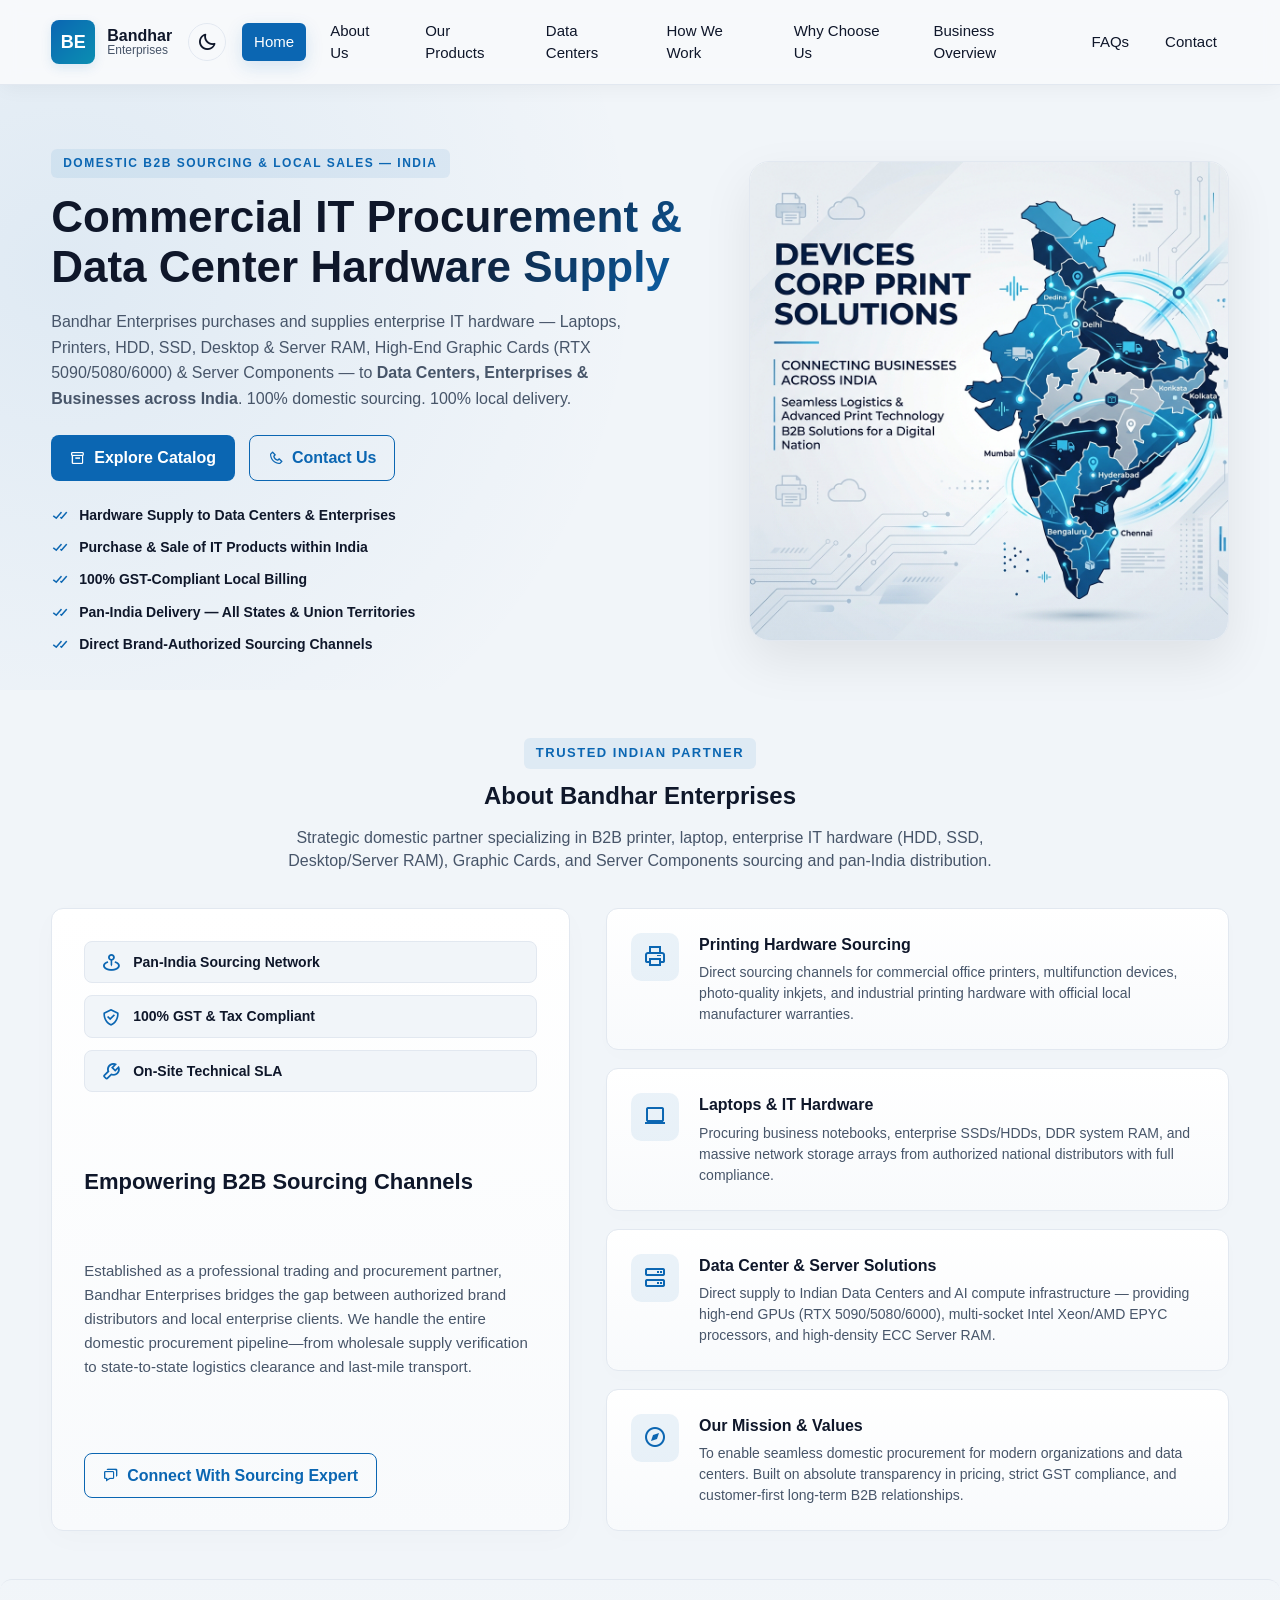
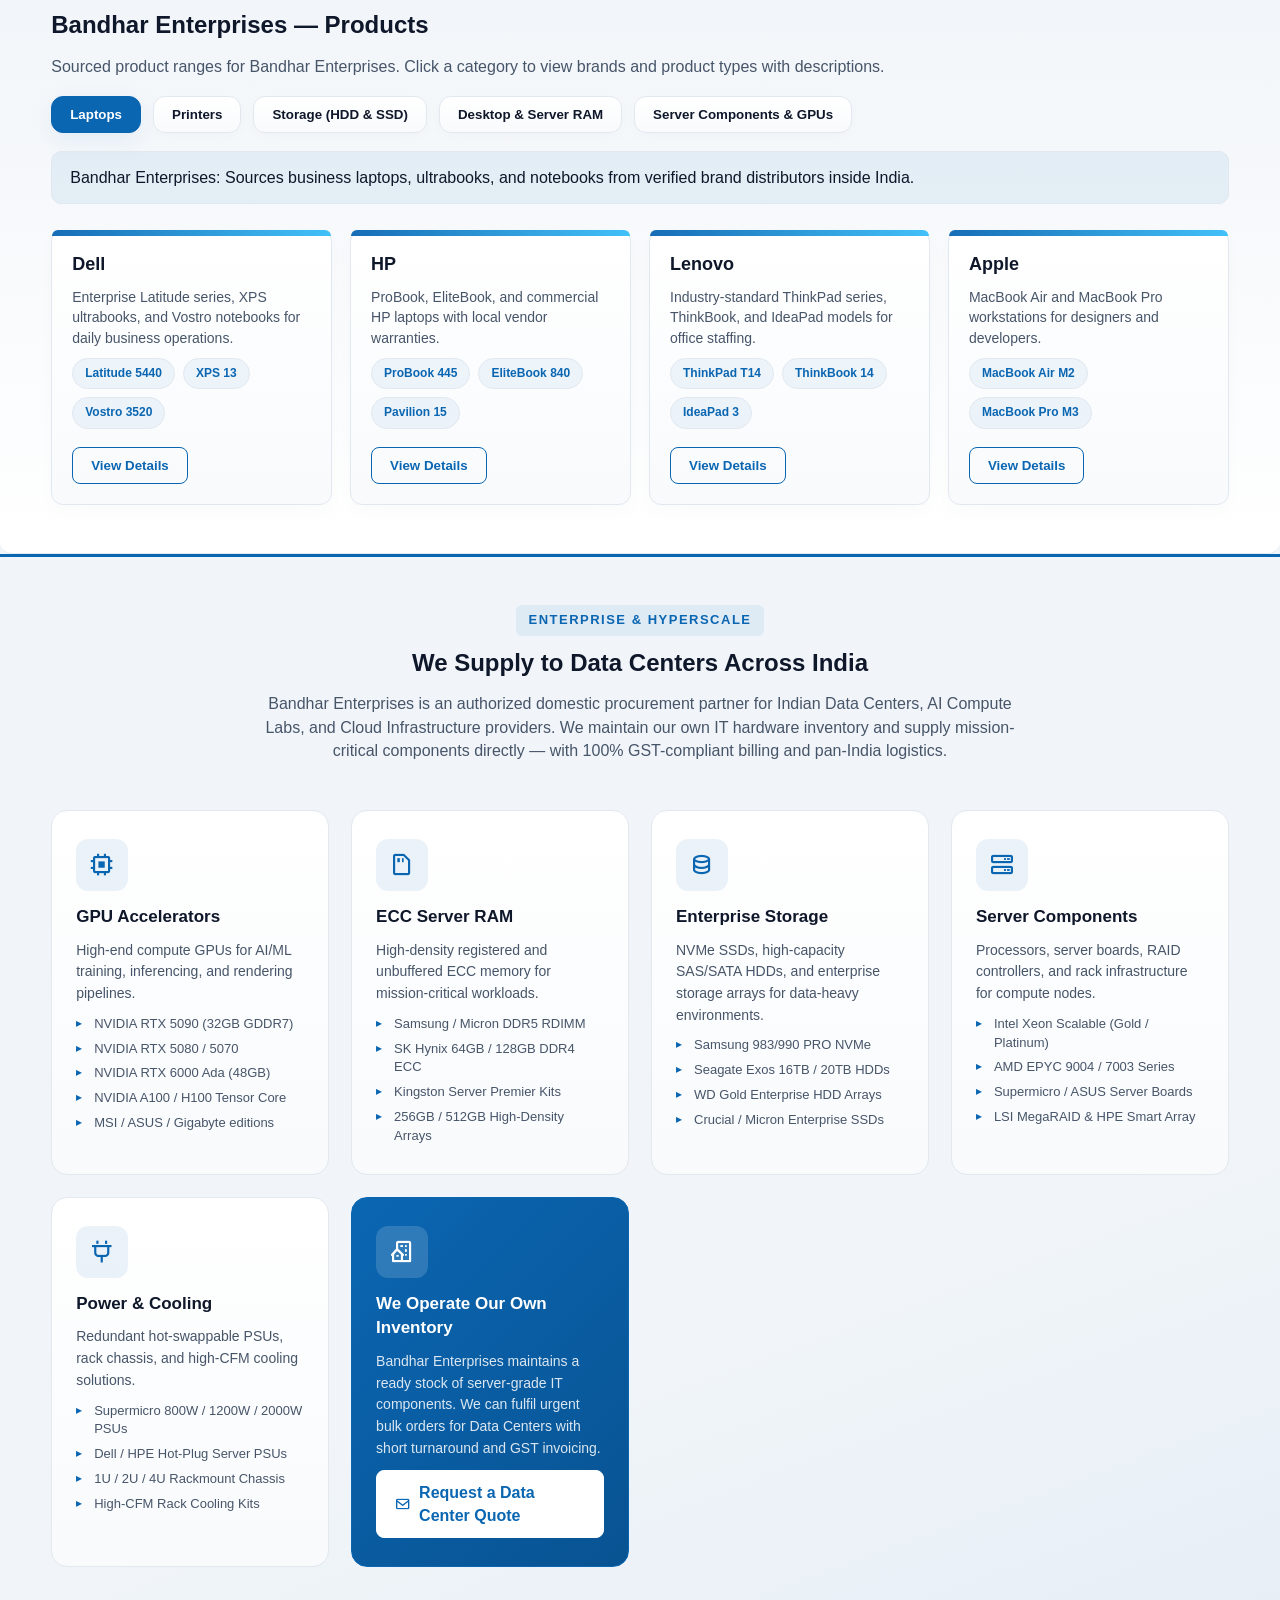
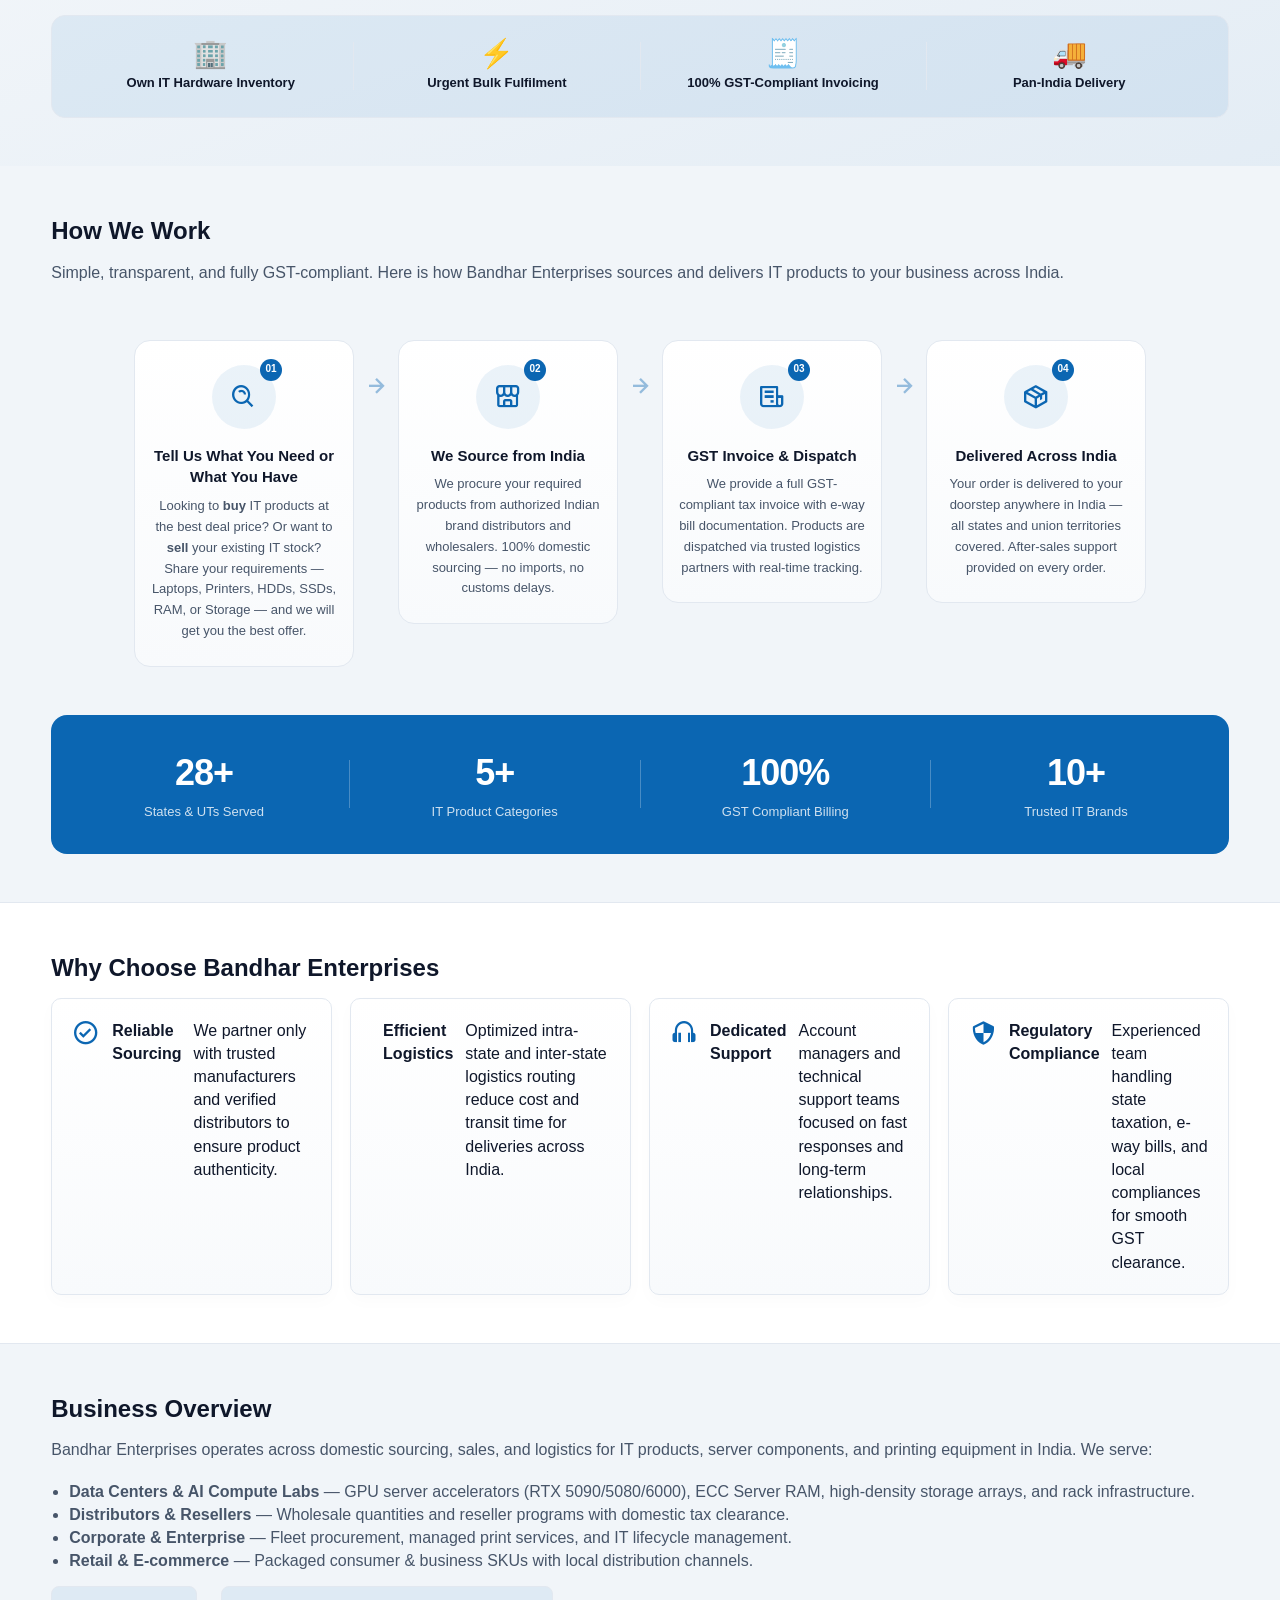
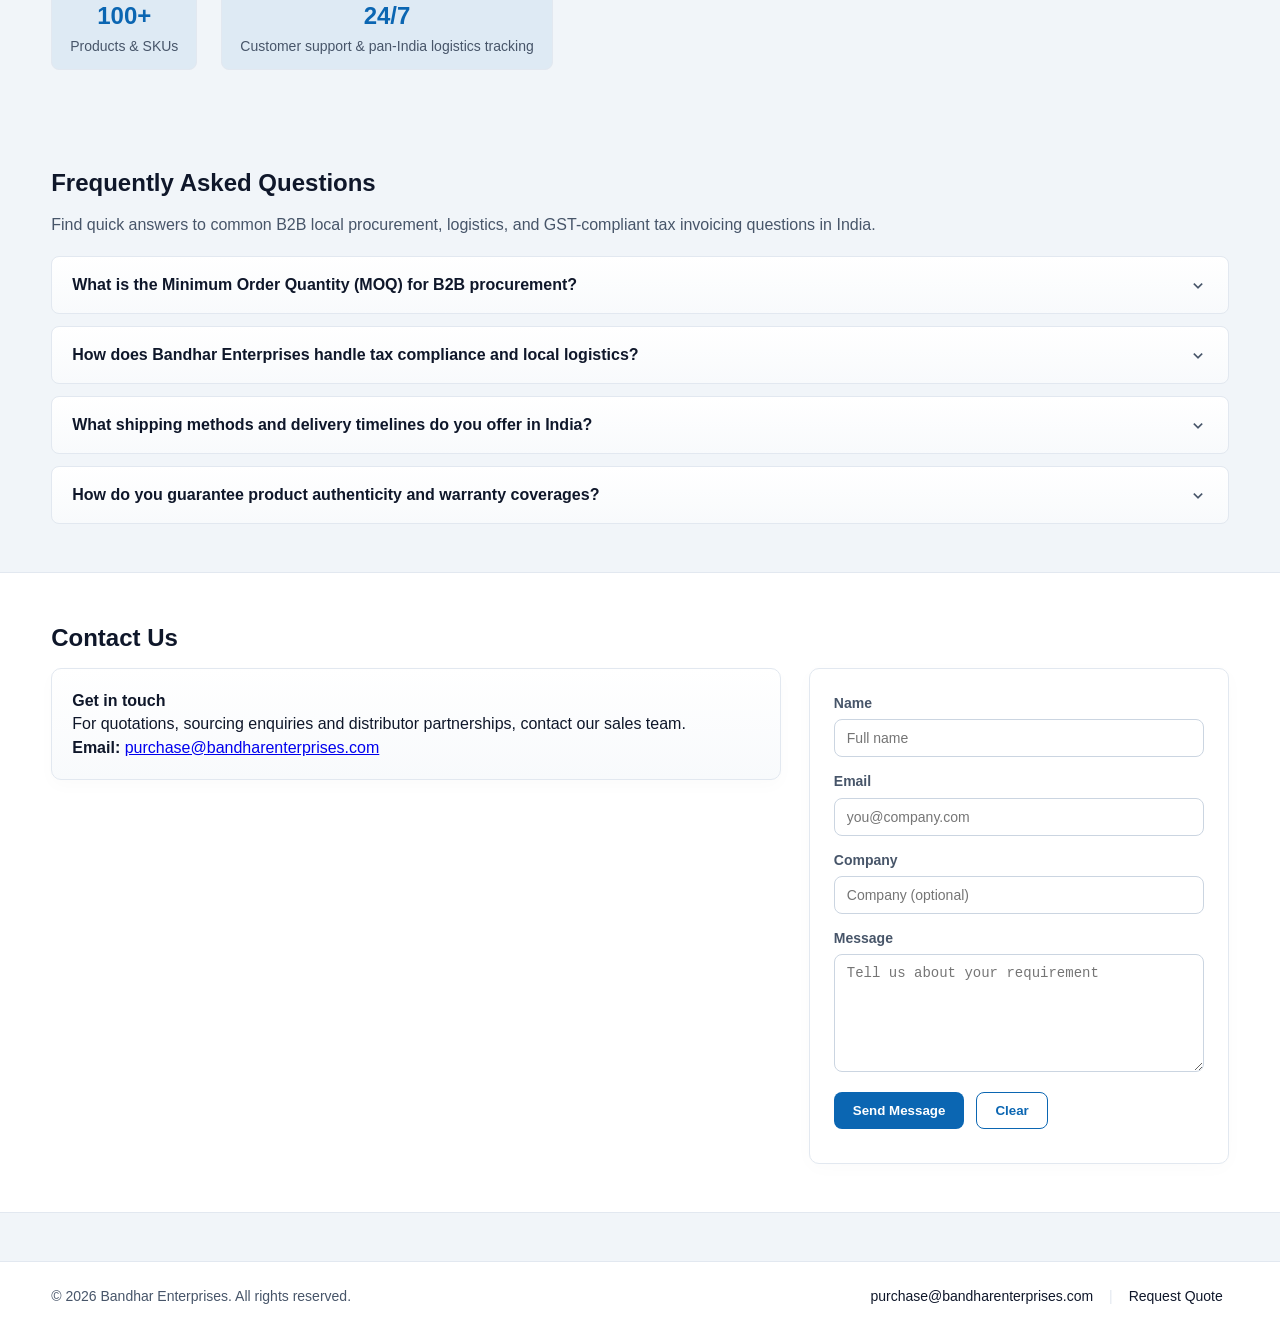
==== commit 35c92ad9: "Add dedicated Data Centers section with GPU/RAM/Storage/Server supply cards and CTA v2.3" ====
--- a/index.html
+++ b/index.html
@@ -42,7 +42,7 @@
   <meta property="twitter:image" content="hero_india_local.png" />
 
   <!-- Styles -->
-  <link rel="stylesheet" href="style.css?v=2.2" />
+  <link rel="stylesheet" href="style.css?v=2.3" />
 
   <!-- Icons -->
   <link href="https://unpkg.com/boxicons@2.1.4/css/boxicons.min.css" rel="stylesheet" />
@@ -92,6 +92,7 @@
         <a href="#home" class="nav-link active">Home</a>
         <a href="#about" class="nav-link">About Us</a>
         <a href="#products-bandhar" class="nav-link">Our Products</a>
+        <a href="#datacenter" class="nav-link">Data Centers</a>
         <a href="#how-we-work" class="nav-link">How We Work</a>
         <a href="#why" class="nav-link">Why Choose Us</a>
         <a href="#overview" class="nav-link">Business Overview</a>
@@ -251,6 +252,118 @@
       </div>
     </div>
   </section>
+  <!-- ===== DATA CENTERS SECTION ===== -->
+  <section id="datacenter" class="section datacenter-section reveal-on-scroll">
+    <div class="container">
+
+      <div class="datacenter-header">
+        <span class="section-tagline">Enterprise & Hyperscale</span>
+        <h2 class="section-title">We Supply to Data Centers Across India</h2>
+        <p class="lead">
+          Bandhar Enterprises is an authorized domestic procurement partner for Indian Data Centers, AI Compute Labs, and Cloud Infrastructure providers. We maintain our own IT hardware inventory and supply mission-critical components directly — with 100% GST-compliant billing and pan-India logistics.
+        </p>
+      </div>
+
+      <!-- What we supply grid -->
+      <div class="dc-grid">
+
+        <div class="dc-card">
+          <div class="dc-card-icon"><i class='bx bx-chip'></i></div>
+          <h3>GPU Accelerators</h3>
+          <p>High-end compute GPUs for AI/ML training, inferencing, and rendering pipelines.</p>
+          <ul>
+            <li>NVIDIA RTX 5090 (32GB GDDR7)</li>
+            <li>NVIDIA RTX 5080 / 5070</li>
+            <li>NVIDIA RTX 6000 Ada (48GB)</li>
+            <li>NVIDIA A100 / H100 Tensor Core</li>
+            <li>MSI / ASUS / Gigabyte editions</li>
+          </ul>
+        </div>
+
+        <div class="dc-card">
+          <div class="dc-card-icon"><i class='bx bx-memory-card'></i></div>
+          <h3>ECC Server RAM</h3>
+          <p>High-density registered and unbuffered ECC memory for mission-critical workloads.</p>
+          <ul>
+            <li>Samsung / Micron DDR5 RDIMM</li>
+            <li>SK Hynix 64GB / 128GB DDR4 ECC</li>
+            <li>Kingston Server Premier Kits</li>
+            <li>256GB / 512GB High-Density Arrays</li>
+          </ul>
+        </div>
+
+        <div class="dc-card">
+          <div class="dc-card-icon"><i class='bx bx-data'></i></div>
+          <h3>Enterprise Storage</h3>
+          <p>NVMe SSDs, high-capacity SAS/SATA HDDs, and enterprise storage arrays for data-heavy environments.</p>
+          <ul>
+            <li>Samsung 983/990 PRO NVMe</li>
+            <li>Seagate Exos 16TB / 20TB HDDs</li>
+            <li>WD Gold Enterprise HDD Arrays</li>
+            <li>Crucial / Micron Enterprise SSDs</li>
+          </ul>
+        </div>
+
+        <div class="dc-card">
+          <div class="dc-card-icon"><i class='bx bx-server'></i></div>
+          <h3>Server Components</h3>
+          <p>Processors, server boards, RAID controllers, and rack infrastructure for compute nodes.</p>
+          <ul>
+            <li>Intel Xeon Scalable (Gold / Platinum)</li>
+            <li>AMD EPYC 9004 / 7003 Series</li>
+            <li>Supermicro / ASUS Server Boards</li>
+            <li>LSI MegaRAID & HPE Smart Array</li>
+          </ul>
+        </div>
+
+        <div class="dc-card">
+          <div class="dc-card-icon"><i class='bx bx-plug'></i></div>
+          <h3>Power & Cooling</h3>
+          <p>Redundant hot-swappable PSUs, rack chassis, and high-CFM cooling solutions.</p>
+          <ul>
+            <li>Supermicro 800W / 1200W / 2000W PSUs</li>
+            <li>Dell / HPE Hot-Plug Server PSUs</li>
+            <li>1U / 2U / 4U Rackmount Chassis</li>
+            <li>High-CFM Rack Cooling Kits</li>
+          </ul>
+        </div>
+
+        <div class="dc-card dc-card-cta">
+          <div class="dc-card-icon"><i class='bx bx-building-house'></i></div>
+          <h3>We Operate Our Own Inventory</h3>
+          <p>Bandhar Enterprises maintains a ready stock of server-grade IT components. We can fulfil urgent bulk orders for Data Centers with short turnaround and GST invoicing.</p>
+          <a href="#contact" class="btn btn-primary dc-cta-btn">
+            <i class='bx bx-envelope'></i> Request a Data Center Quote
+          </a>
+        </div>
+
+      </div>
+
+      <!-- DC Stats bar -->
+      <div class="dc-stats-row">
+        <div class="dc-stat">
+          <span class="dc-stat-num">🏢</span>
+          <span class="dc-stat-label">Own IT Hardware Inventory</span>
+        </div>
+        <div class="dc-stat-sep"></div>
+        <div class="dc-stat">
+          <span class="dc-stat-num">⚡</span>
+          <span class="dc-stat-label">Urgent Bulk Fulfilment</span>
+        </div>
+        <div class="dc-stat-sep"></div>
+        <div class="dc-stat">
+          <span class="dc-stat-num">🧾</span>
+          <span class="dc-stat-label">100% GST-Compliant Invoicing</span>
+        </div>
+        <div class="dc-stat-sep"></div>
+        <div class="dc-stat">
+          <span class="dc-stat-num">🚚</span>
+          <span class="dc-stat-label">Pan-India Delivery</span>
+        </div>
+      </div>
+
+    </div>
+  </section>
 
   <!-- How We Work -->
   <section id="how-we-work" class="section reveal-on-scroll">
@@ -507,6 +620,6 @@
   </button>
 
   <!-- Scripts -->
-  <script src="script.js?v=2.2"></script>
+  <script src="script.js?v=2.3"></script>
 </body>
 </html>
--- a/style.css
+++ b/style.css
@@ -1022,3 +1022,174 @@
   .stats-bar { flex-direction: column; gap: 24px; }
   .stat-divider { width: 60px; height: 1px; }
 }
+
+/* =====================================================
+   Data Centers Section
+   ===================================================== */
+.datacenter-section {
+  background: linear-gradient(160deg, var(--bg-body) 60%, rgba(11,102,178,0.06) 100%);
+  border-top: 3px solid var(--accent-color);
+}
+
+.datacenter-header {
+  text-align: center;
+  max-width: 780px;
+  margin: 0 auto 48px;
+}
+
+/* 3-column responsive grid */
+.dc-grid {
+  display: grid;
+  grid-template-columns: repeat(auto-fit, minmax(260px, 1fr));
+  gap: 22px;
+  margin-bottom: 48px;
+}
+
+.dc-card {
+  background: var(--card-bg);
+  border: 1px solid var(--card-border);
+  border-radius: 16px;
+  padding: 28px 24px;
+  display: flex;
+  flex-direction: column;
+  gap: 10px;
+  transition: transform 0.25s ease, box-shadow 0.25s ease, border-color 0.25s ease;
+}
+
+.dc-card:hover {
+  transform: translateY(-6px);
+  box-shadow: 0 16px 36px rgba(11, 102, 178, 0.12);
+  border-color: var(--accent-color);
+}
+
+.dc-card-icon {
+  width: 52px;
+  height: 52px;
+  background: var(--accent-bg-soft);
+  border-radius: 12px;
+  display: flex;
+  align-items: center;
+  justify-content: center;
+  font-size: 26px;
+  color: var(--accent-color);
+  margin-bottom: 4px;
+}
+
+.dc-card h3 {
+  font-size: 17px;
+  font-weight: 800;
+  color: var(--text-main);
+  margin: 0;
+}
+
+.dc-card p {
+  font-size: 14px;
+  color: var(--text-muted);
+  margin: 0;
+  line-height: 1.55;
+}
+
+.dc-card ul {
+  list-style: none;
+  padding: 0;
+  margin: 0;
+  display: flex;
+  flex-direction: column;
+  gap: 6px;
+}
+
+.dc-card ul li {
+  font-size: 13px;
+  color: var(--text-muted);
+  padding-left: 18px;
+  position: relative;
+}
+
+.dc-card ul li::before {
+  content: "▸";
+  position: absolute;
+  left: 0;
+  color: var(--accent-color);
+  font-size: 12px;
+}
+
+/* Special highlight card — CTA */
+.dc-card-cta {
+  background: linear-gradient(135deg, var(--accent-color) 0%, #085392 100%);
+  border-color: var(--accent-color);
+  color: #fff;
+}
+
+.dc-card-cta .dc-card-icon {
+  background: rgba(255,255,255,0.15);
+  color: #fff;
+}
+
+.dc-card-cta h3 {
+  color: #fff;
+}
+
+.dc-card-cta p {
+  color: rgba(255,255,255,0.85);
+}
+
+.dc-cta-btn {
+  margin-top: auto;
+  background: #fff;
+  color: var(--accent-color);
+  border-color: #fff;
+  font-weight: 700;
+}
+
+.dc-cta-btn:hover {
+  background: rgba(255,255,255,0.9);
+  color: var(--accent-color);
+}
+
+/* DC stats row */
+.dc-stats-row {
+  display: flex;
+  align-items: center;
+  justify-content: center;
+  gap: 0;
+  background: var(--accent-bg-soft);
+  border: 1px solid var(--border-color);
+  border-radius: 14px;
+  padding: 24px 32px;
+  flex-wrap: wrap;
+  gap: 16px;
+}
+
+.dc-stat {
+  flex: 1;
+  min-width: 140px;
+  text-align: center;
+  display: flex;
+  flex-direction: column;
+  align-items: center;
+  gap: 6px;
+}
+
+.dc-stat-num {
+  font-size: 28px;
+  line-height: 1;
+}
+
+.dc-stat-label {
+  font-size: 13px;
+  font-weight: 600;
+  color: var(--text-main);
+}
+
+.dc-stat-sep {
+  width: 1px;
+  height: 48px;
+  background: var(--border-color);
+  align-self: center;
+}
+
+@media (max-width: 768px) {
+  .dc-grid { grid-template-columns: 1fr; }
+  .dc-stats-row { flex-direction: column; gap: 20px; }
+  .dc-stat-sep { width: 60px; height: 1px; }
+}
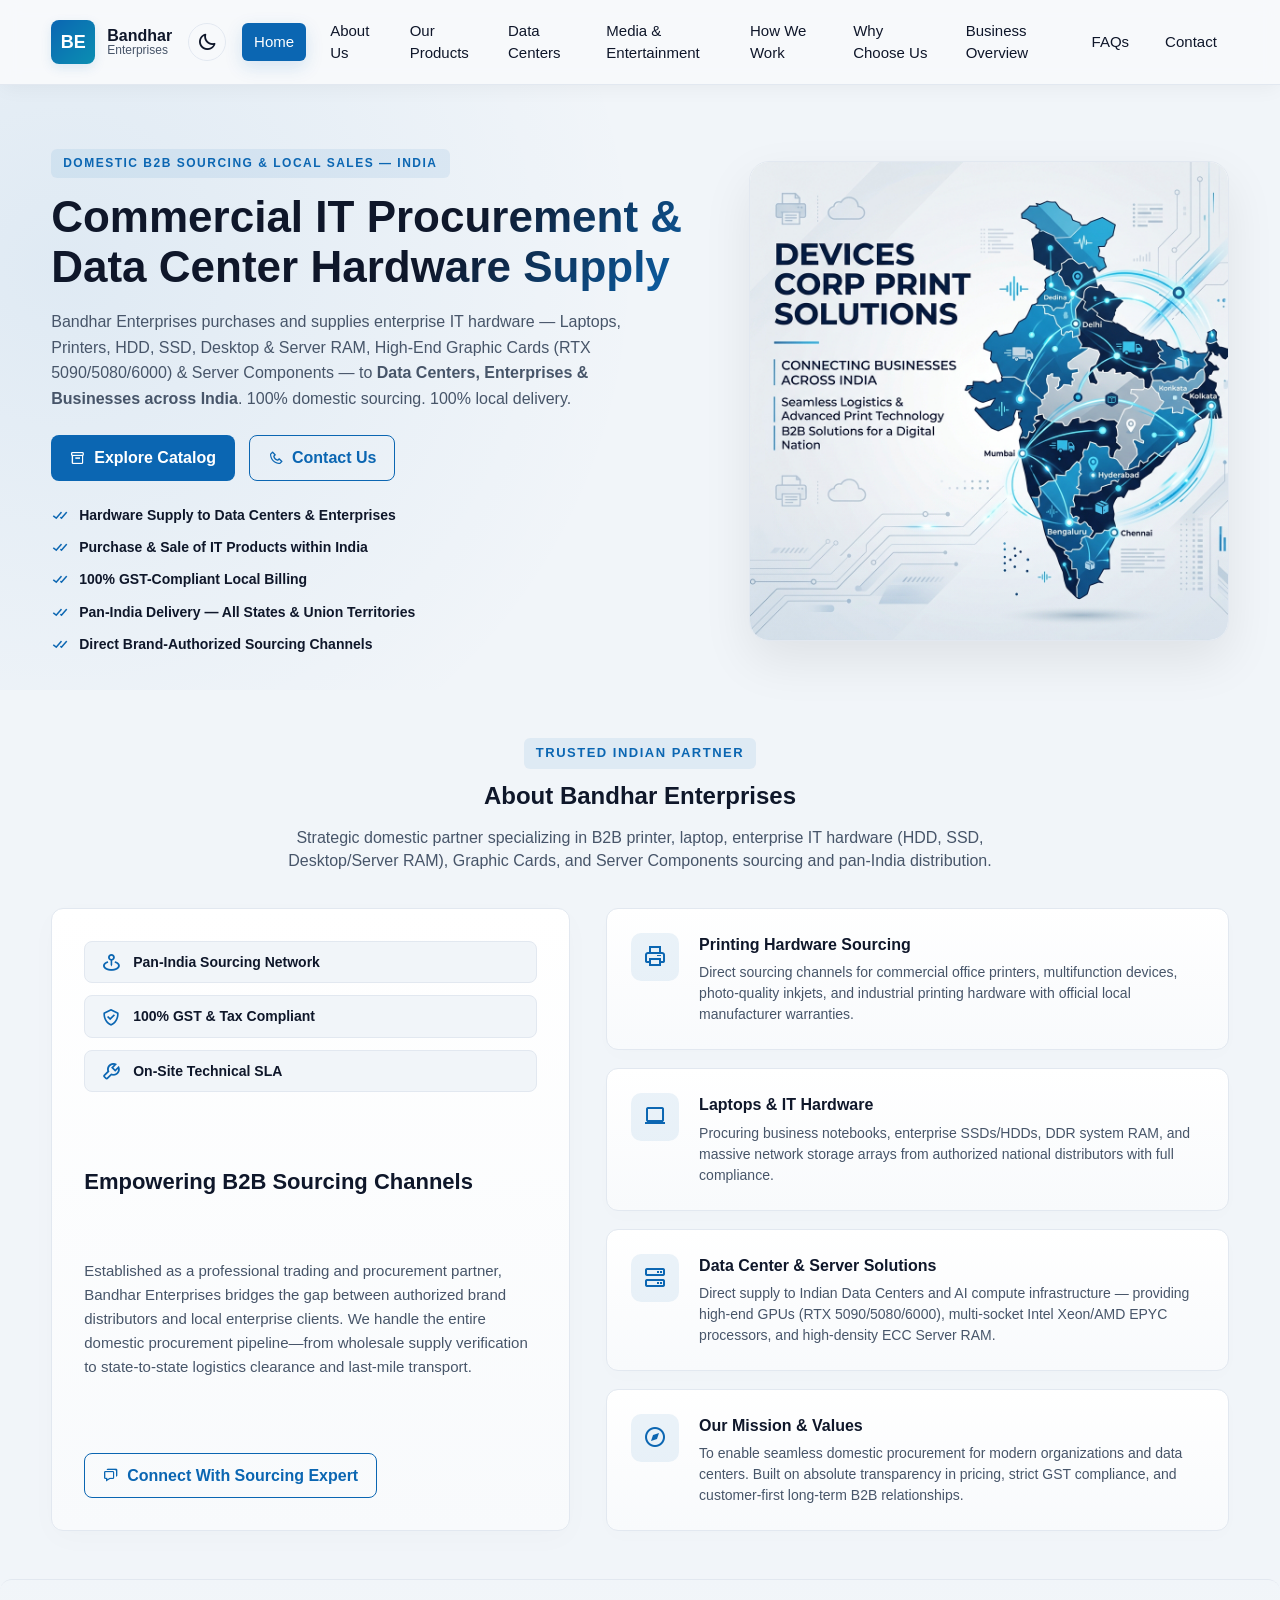
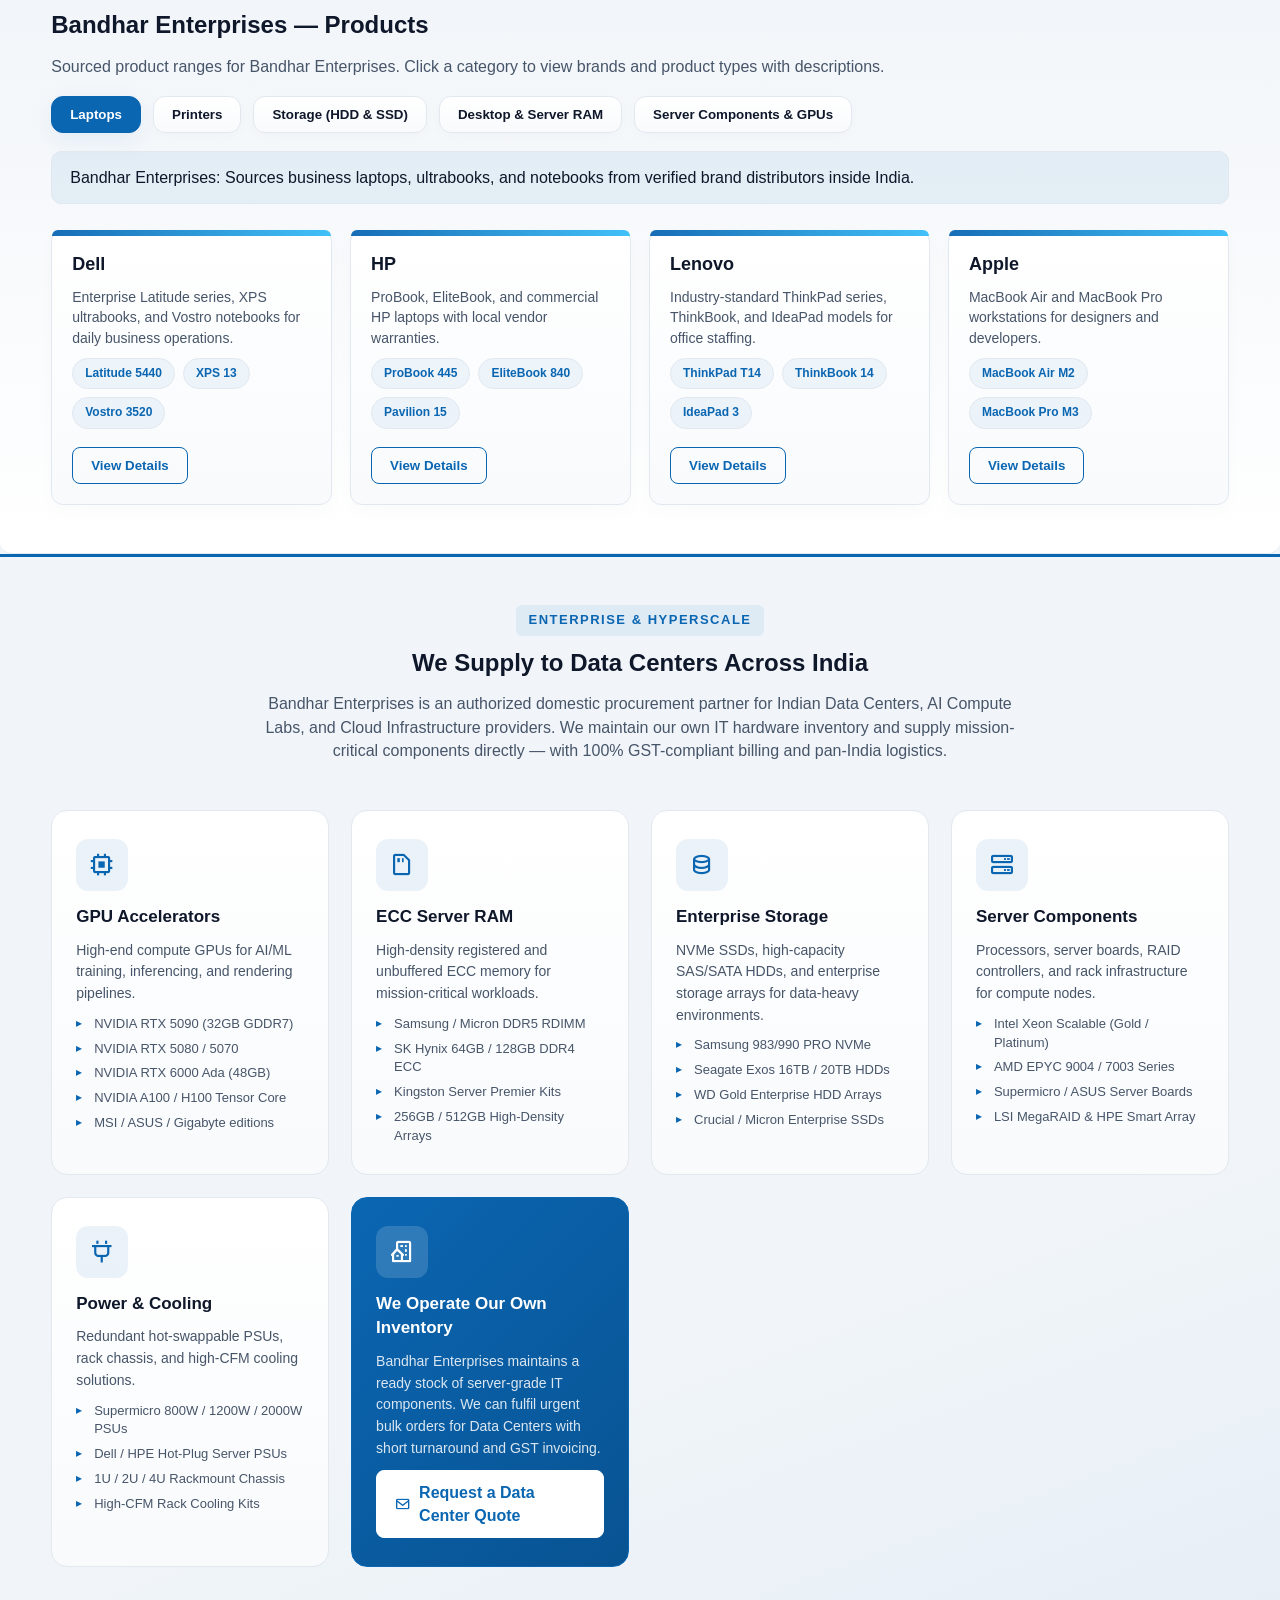
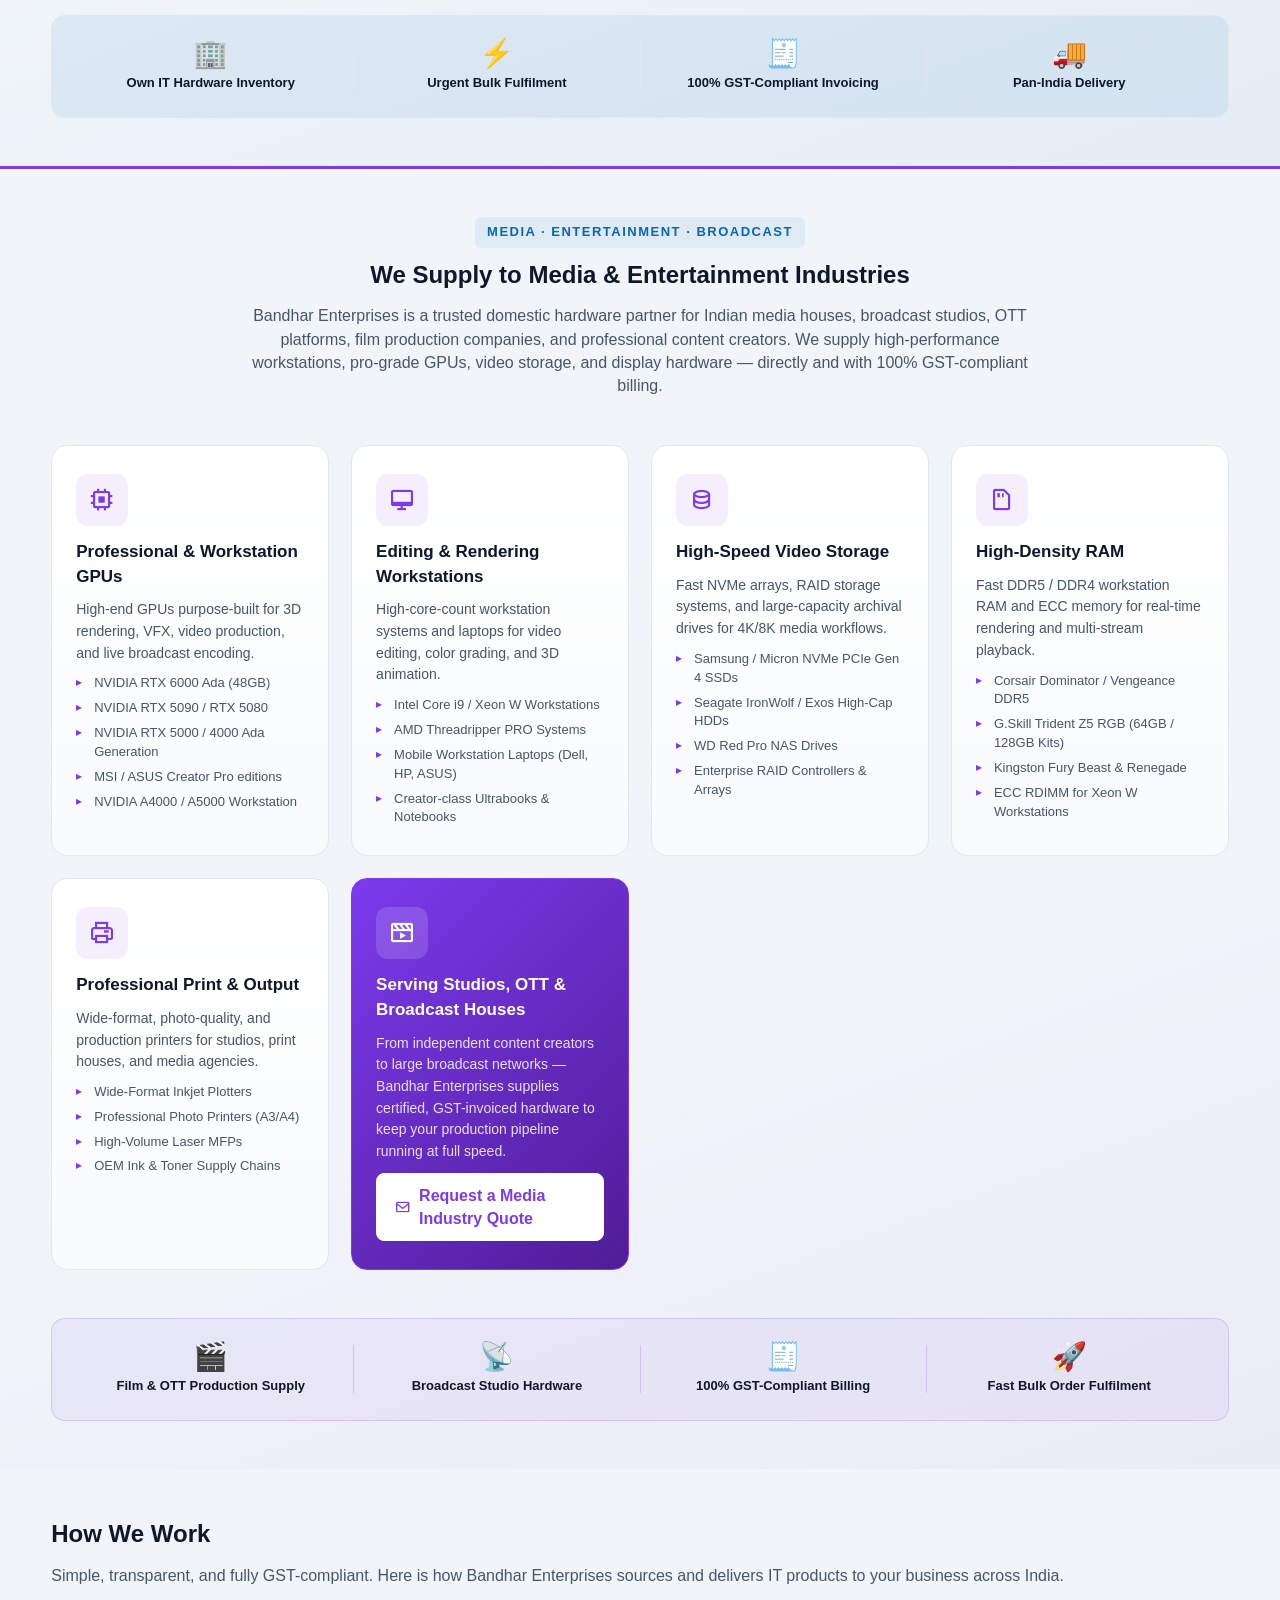
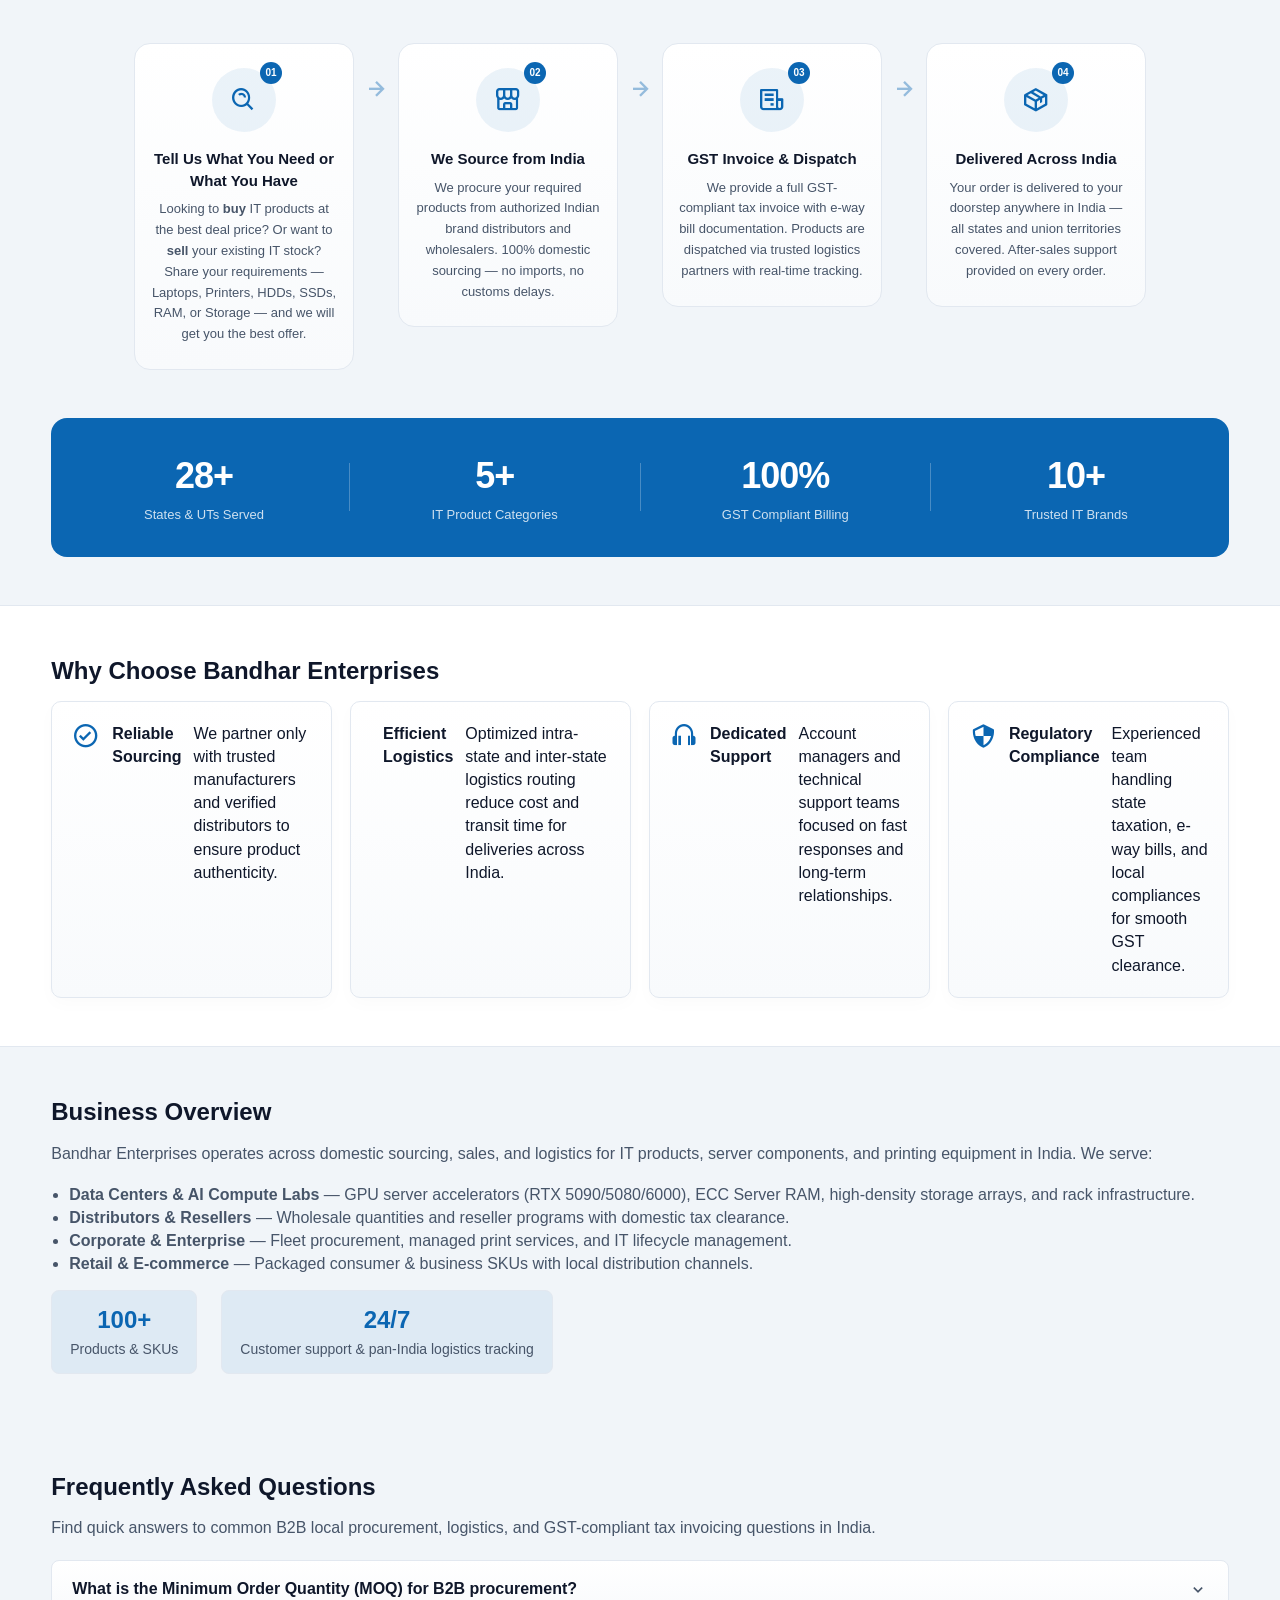
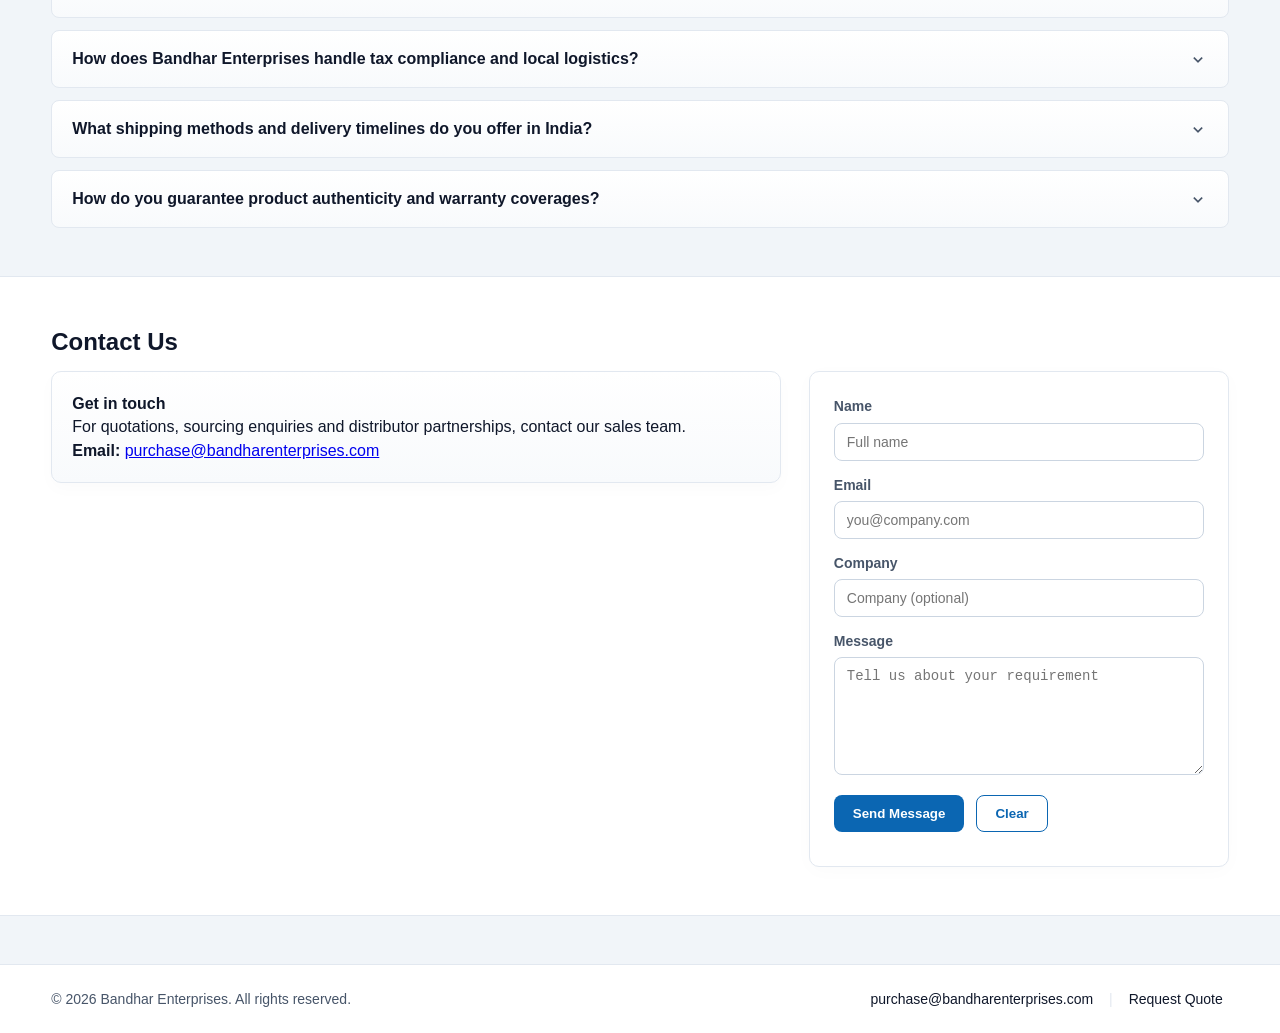
==== commit 23768480: "Add Media, Entertainment & Professional Media industry section v2.4" ====
--- a/index.html
+++ b/index.html
@@ -42,7 +42,7 @@
   <meta property="twitter:image" content="hero_india_local.png" />
 
   <!-- Styles -->
-  <link rel="stylesheet" href="style.css?v=2.3" />
+  <link rel="stylesheet" href="style.css?v=2.4" />
 
   <!-- Icons -->
   <link href="https://unpkg.com/boxicons@2.1.4/css/boxicons.min.css" rel="stylesheet" />
@@ -93,6 +93,7 @@
         <a href="#about" class="nav-link">About Us</a>
         <a href="#products-bandhar" class="nav-link">Our Products</a>
         <a href="#datacenter" class="nav-link">Data Centers</a>
+        <a href="#media-industry" class="nav-link">Media & Entertainment</a>
         <a href="#how-we-work" class="nav-link">How We Work</a>
         <a href="#why" class="nav-link">Why Choose Us</a>
         <a href="#overview" class="nav-link">Business Overview</a>
@@ -365,6 +366,119 @@
     </div>
   </section>
 
+  <!-- ===== MEDIA, ENTERTAINMENT & PROFESSIONAL MEDIA SECTION ===== -->
+  <section id="media-industry" class="section media-section reveal-on-scroll">
+    <div class="container">
+
+      <div class="media-header">
+        <span class="section-tagline">Media · Entertainment · Broadcast</span>
+        <h2 class="section-title">We Supply to Media & Entertainment Industries</h2>
+        <p class="lead">
+          Bandhar Enterprises is a trusted domestic hardware partner for Indian media houses, broadcast studios, OTT platforms, film production companies, and professional content creators. We supply high-performance workstations, pro-grade GPUs, video storage, and display hardware — directly and with 100% GST-compliant billing.
+        </p>
+      </div>
+
+      <!-- Media hardware grid -->
+      <div class="media-grid">
+
+        <div class="media-card">
+          <div class="media-card-icon"><i class='bx bx-chip'></i></div>
+          <h3>Professional & Workstation GPUs</h3>
+          <p>High-end GPUs purpose-built for 3D rendering, VFX, video production, and live broadcast encoding.</p>
+          <ul>
+            <li>NVIDIA RTX 6000 Ada (48GB)</li>
+            <li>NVIDIA RTX 5090 / RTX 5080</li>
+            <li>NVIDIA RTX 5000 / 4000 Ada Generation</li>
+            <li>MSI / ASUS Creator Pro editions</li>
+            <li>NVIDIA A4000 / A5000 Workstation</li>
+          </ul>
+        </div>
+
+        <div class="media-card">
+          <div class="media-card-icon"><i class='bx bx-desktop'></i></div>
+          <h3>Editing & Rendering Workstations</h3>
+          <p>High-core-count workstation systems and laptops for video editing, color grading, and 3D animation.</p>
+          <ul>
+            <li>Intel Core i9 / Xeon W Workstations</li>
+            <li>AMD Threadripper PRO Systems</li>
+            <li>Mobile Workstation Laptops (Dell, HP, ASUS)</li>
+            <li>Creator-class Ultrabooks & Notebooks</li>
+          </ul>
+        </div>
+
+        <div class="media-card">
+          <div class="media-card-icon"><i class='bx bx-data'></i></div>
+          <h3>High-Speed Video Storage</h3>
+          <p>Fast NVMe arrays, RAID storage systems, and large-capacity archival drives for 4K/8K media workflows.</p>
+          <ul>
+            <li>Samsung / Micron NVMe PCIe Gen 4 SSDs</li>
+            <li>Seagate IronWolf / Exos High-Cap HDDs</li>
+            <li>WD Red Pro NAS Drives</li>
+            <li>Enterprise RAID Controllers & Arrays</li>
+          </ul>
+        </div>
+
+        <div class="media-card">
+          <div class="media-card-icon"><i class='bx bx-memory-card'></i></div>
+          <h3>High-Density RAM</h3>
+          <p>Fast DDR5 / DDR4 workstation RAM and ECC memory for real-time rendering and multi-stream playback.</p>
+          <ul>
+            <li>Corsair Dominator / Vengeance DDR5</li>
+            <li>G.Skill Trident Z5 RGB (64GB / 128GB Kits)</li>
+            <li>Kingston Fury Beast & Renegade</li>
+            <li>ECC RDIMM for Xeon W Workstations</li>
+          </ul>
+        </div>
+
+        <div class="media-card">
+          <div class="media-card-icon"><i class='bx bx-printer'></i></div>
+          <h3>Professional Print & Output</h3>
+          <p>Wide-format, photo-quality, and production printers for studios, print houses, and media agencies.</p>
+          <ul>
+            <li>Wide-Format Inkjet Plotters</li>
+            <li>Professional Photo Printers (A3/A4)</li>
+            <li>High-Volume Laser MFPs</li>
+            <li>OEM Ink & Toner Supply Chains</li>
+          </ul>
+        </div>
+
+        <div class="media-card media-card-cta">
+          <div class="media-card-icon"><i class='bx bx-movie-play'></i></div>
+          <h3>Serving Studios, OTT & Broadcast Houses</h3>
+          <p>From independent content creators to large broadcast networks — Bandhar Enterprises supplies certified, GST-invoiced hardware to keep your production pipeline running at full speed.</p>
+          <a href="#contact" class="btn btn-primary media-cta-btn">
+            <i class='bx bx-envelope'></i> Request a Media Industry Quote
+          </a>
+        </div>
+
+      </div>
+
+      <!-- Media Stats bar -->
+      <div class="media-stats-row">
+        <div class="media-stat">
+          <span class="media-stat-num">🎬</span>
+          <span class="media-stat-label">Film & OTT Production Supply</span>
+        </div>
+        <div class="media-stat-sep"></div>
+        <div class="media-stat">
+          <span class="media-stat-num">📡</span>
+          <span class="media-stat-label">Broadcast Studio Hardware</span>
+        </div>
+        <div class="media-stat-sep"></div>
+        <div class="media-stat">
+          <span class="media-stat-num">🧾</span>
+          <span class="media-stat-label">100% GST-Compliant Billing</span>
+        </div>
+        <div class="media-stat-sep"></div>
+        <div class="media-stat">
+          <span class="media-stat-num">🚀</span>
+          <span class="media-stat-label">Fast Bulk Order Fulfilment</span>
+        </div>
+      </div>
+
+    </div>
+  </section>
+
   <!-- How We Work -->
   <section id="how-we-work" class="section reveal-on-scroll">
     <div class="container">
@@ -620,6 +734,6 @@
   </button>
 
   <!-- Scripts -->
-  <script src="script.js?v=2.3"></script>
+  <script src="script.js?v=2.4"></script>
 </body>
 </html>
--- a/style.css
+++ b/style.css
@@ -1193,3 +1193,166 @@
   .dc-stats-row { flex-direction: column; gap: 20px; }
   .dc-stat-sep { width: 60px; height: 1px; }
 }
+
+/* =====================================================
+   Media, Entertainment & Professional Media Section
+   ===================================================== */
+.media-section {
+  background: linear-gradient(160deg, var(--bg-body) 60%, rgba(111, 45, 168, 0.05) 100%);
+  border-top: 3px solid #7c3aed;
+}
+
+.media-header {
+  text-align: center;
+  max-width: 780px;
+  margin: 0 auto 48px;
+}
+
+.media-grid {
+  display: grid;
+  grid-template-columns: repeat(auto-fit, minmax(260px, 1fr));
+  gap: 22px;
+  margin-bottom: 48px;
+}
+
+.media-card {
+  background: var(--card-bg);
+  border: 1px solid var(--card-border);
+  border-radius: 16px;
+  padding: 28px 24px;
+  display: flex;
+  flex-direction: column;
+  gap: 10px;
+  transition: transform 0.25s ease, box-shadow 0.25s ease, border-color 0.25s ease;
+}
+
+.media-card:hover {
+  transform: translateY(-6px);
+  box-shadow: 0 16px 36px rgba(124, 58, 237, 0.12);
+  border-color: #7c3aed;
+}
+
+.media-card-icon {
+  width: 52px;
+  height: 52px;
+  background: rgba(124, 58, 237, 0.08);
+  border-radius: 12px;
+  display: flex;
+  align-items: center;
+  justify-content: center;
+  font-size: 26px;
+  color: #7c3aed;
+  margin-bottom: 4px;
+}
+
+.media-card h3 {
+  font-size: 17px;
+  font-weight: 800;
+  color: var(--text-main);
+  margin: 0;
+}
+
+.media-card p {
+  font-size: 14px;
+  color: var(--text-muted);
+  margin: 0;
+  line-height: 1.55;
+}
+
+.media-card ul {
+  list-style: none;
+  padding: 0;
+  margin: 0;
+  display: flex;
+  flex-direction: column;
+  gap: 6px;
+}
+
+.media-card ul li {
+  font-size: 13px;
+  color: var(--text-muted);
+  padding-left: 18px;
+  position: relative;
+}
+
+.media-card ul li::before {
+  content: "▸";
+  position: absolute;
+  left: 0;
+  color: #7c3aed;
+  font-size: 12px;
+}
+
+/* CTA highlight card */
+.media-card-cta {
+  background: linear-gradient(135deg, #7c3aed 0%, #4f1d96 100%);
+  border-color: #7c3aed;
+}
+
+.media-card-cta .media-card-icon {
+  background: rgba(255, 255, 255, 0.15);
+  color: #fff;
+}
+
+.media-card-cta h3 { color: #fff; }
+.media-card-cta p  { color: rgba(255,255,255,0.85); }
+
+.media-cta-btn {
+  margin-top: auto;
+  background: #fff;
+  color: #7c3aed;
+  border-color: #fff;
+  font-weight: 700;
+}
+
+.media-cta-btn:hover {
+  background: rgba(255,255,255,0.9);
+  color: #7c3aed;
+}
+
+/* Media stats row */
+.media-stats-row {
+  display: flex;
+  align-items: center;
+  justify-content: center;
+  background: rgba(124, 58, 237, 0.06);
+  border: 1px solid rgba(124, 58, 237, 0.18);
+  border-radius: 14px;
+  padding: 24px 32px;
+  flex-wrap: wrap;
+  gap: 16px;
+}
+
+.media-stat {
+  flex: 1;
+  min-width: 140px;
+  text-align: center;
+  display: flex;
+  flex-direction: column;
+  align-items: center;
+  gap: 6px;
+}
+
+.media-stat-num {
+  font-size: 28px;
+  line-height: 1;
+}
+
+.media-stat-label {
+  font-size: 13px;
+  font-weight: 600;
+  color: var(--text-main);
+}
+
+.media-stat-sep {
+  width: 1px;
+  height: 48px;
+  background: rgba(124, 58, 237, 0.2);
+  align-self: center;
+}
+
+@media (max-width: 768px) {
+  .media-grid { grid-template-columns: 1fr; }
+  .media-stats-row { flex-direction: column; gap: 20px; }
+  .media-stat-sep { width: 60px; height: 1px; }
+}
